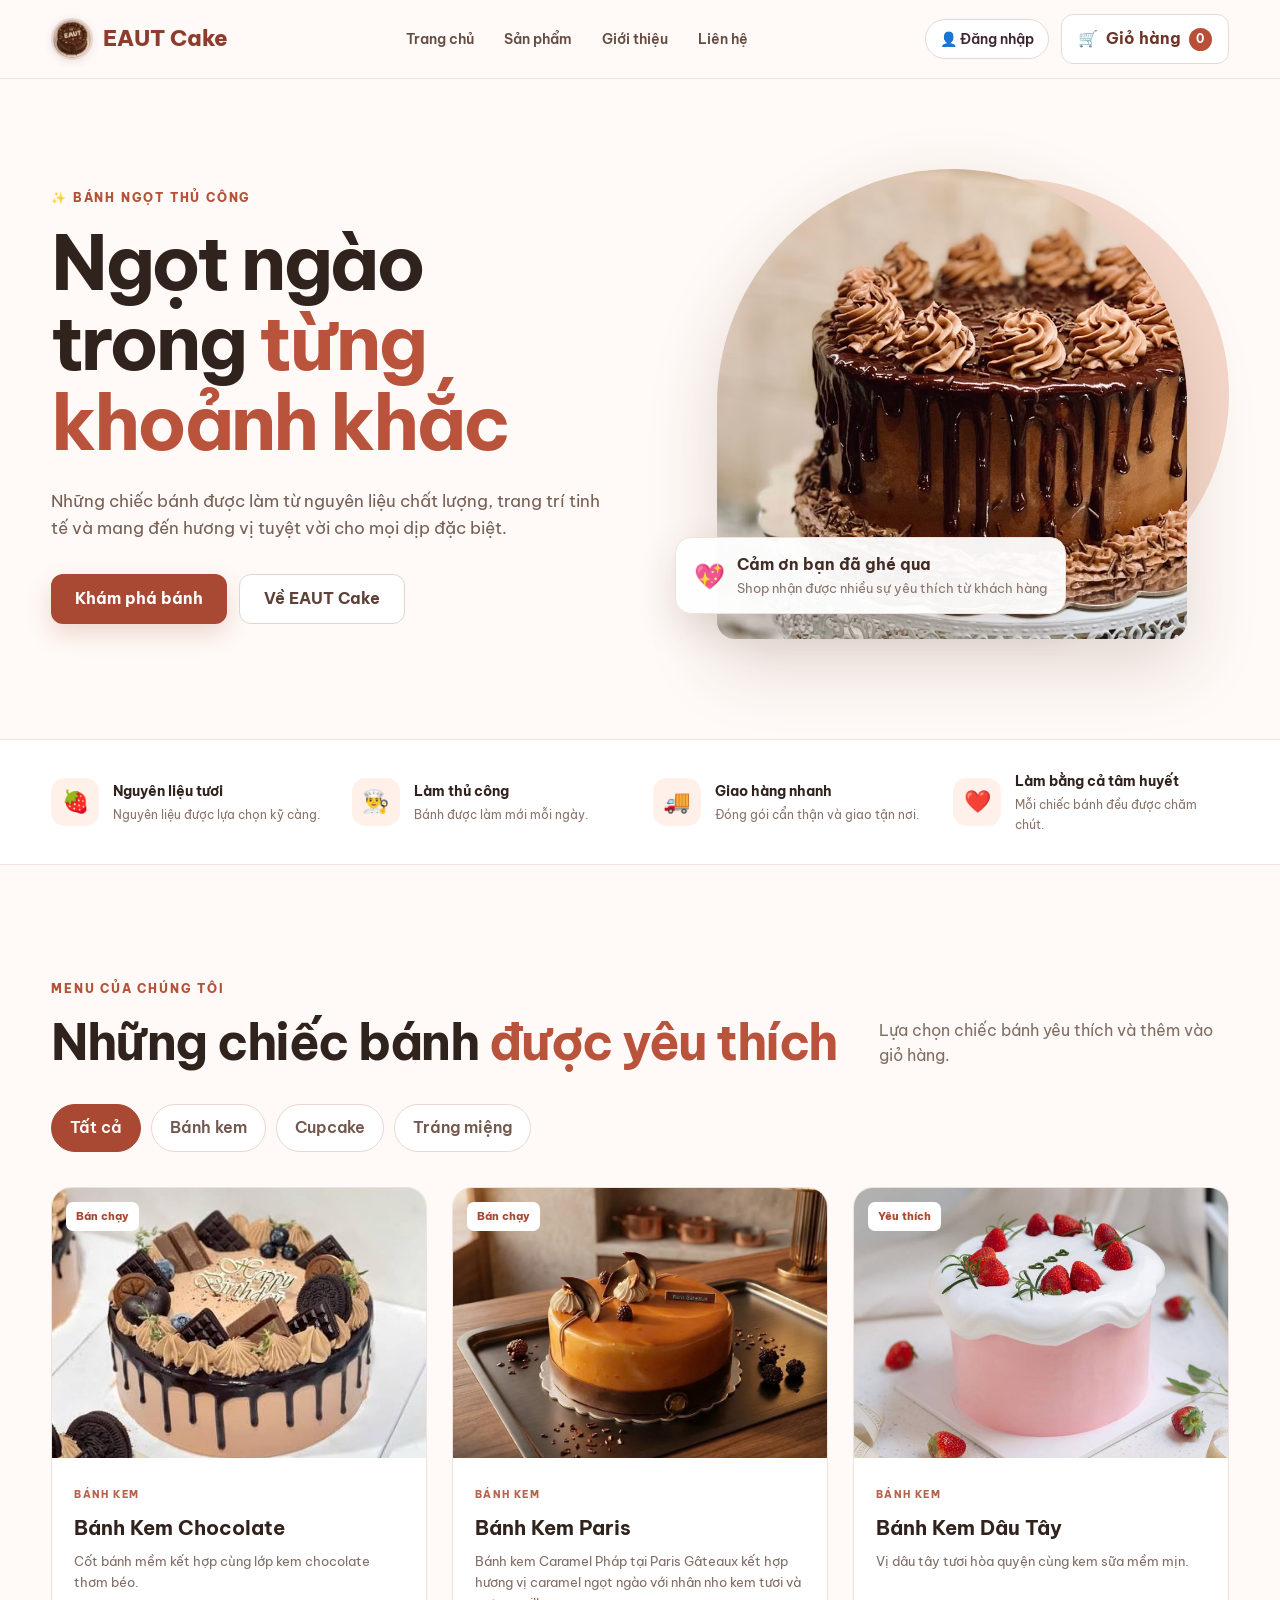
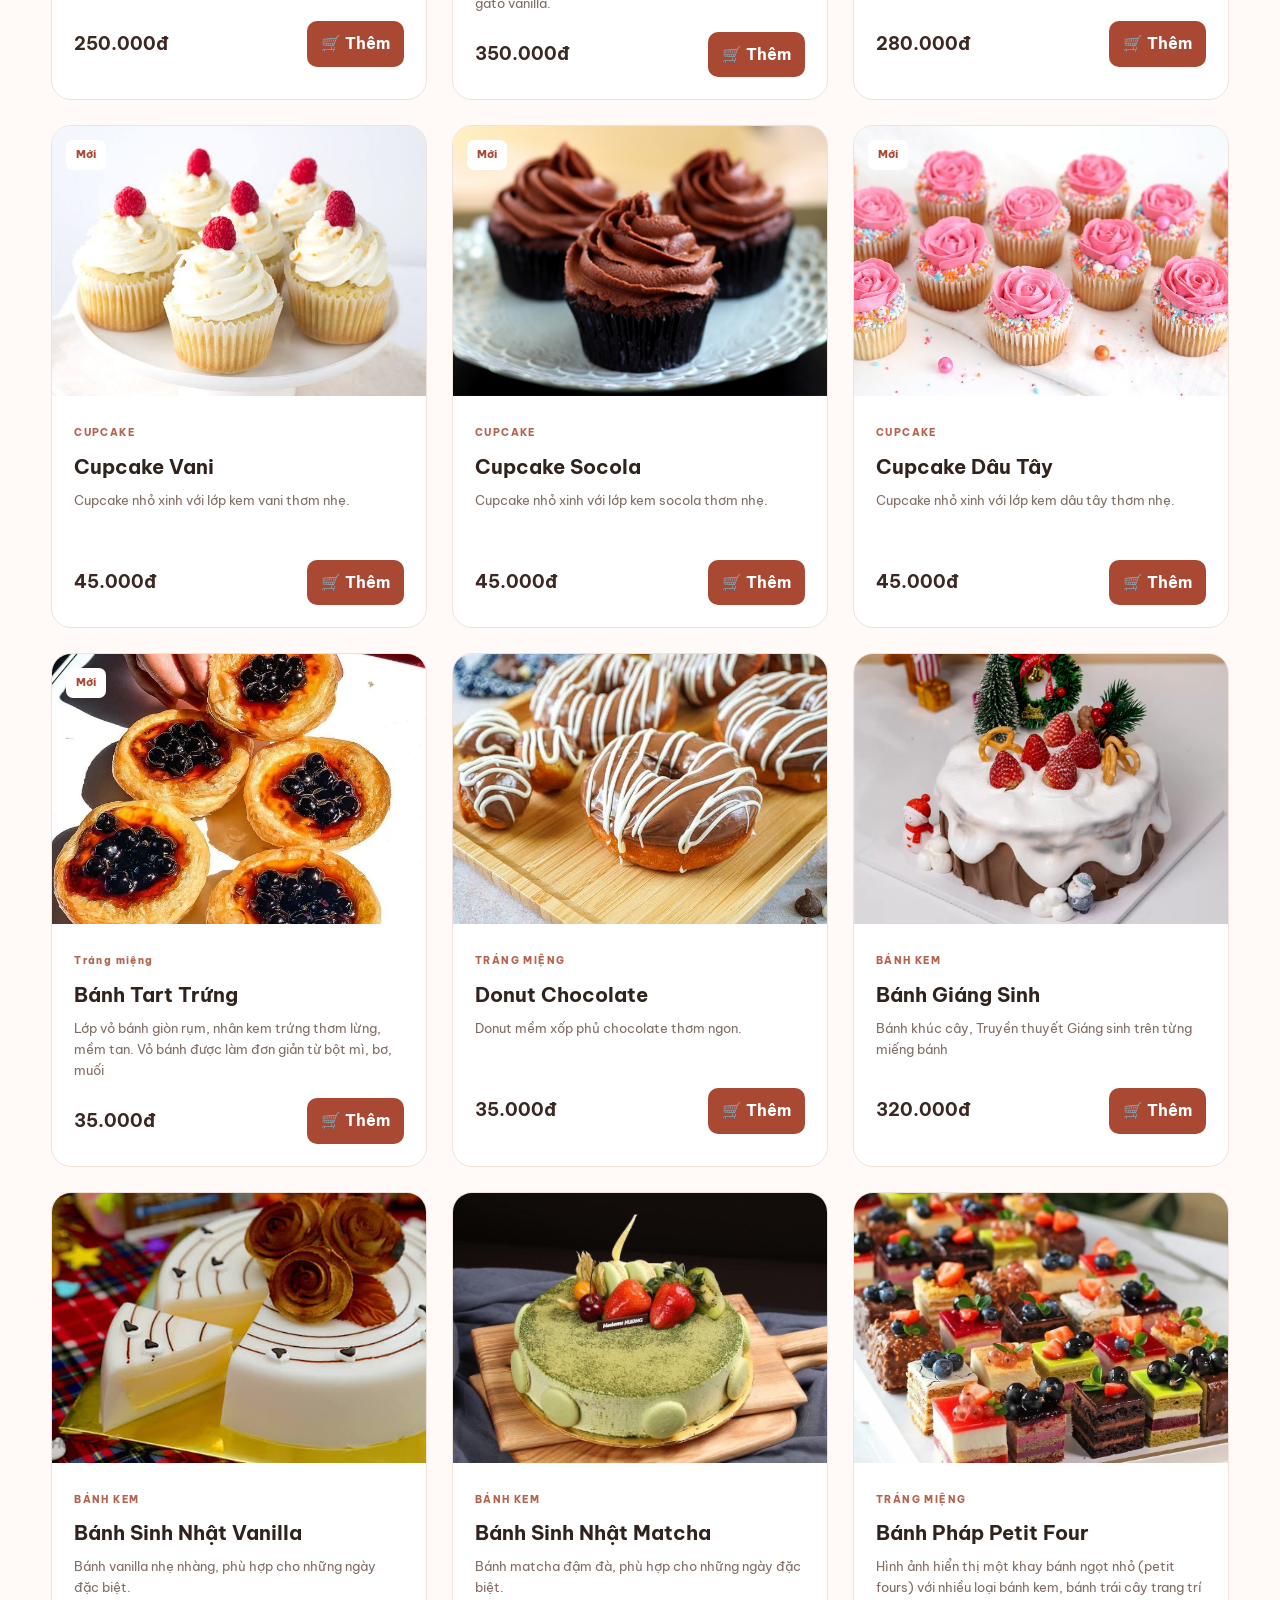
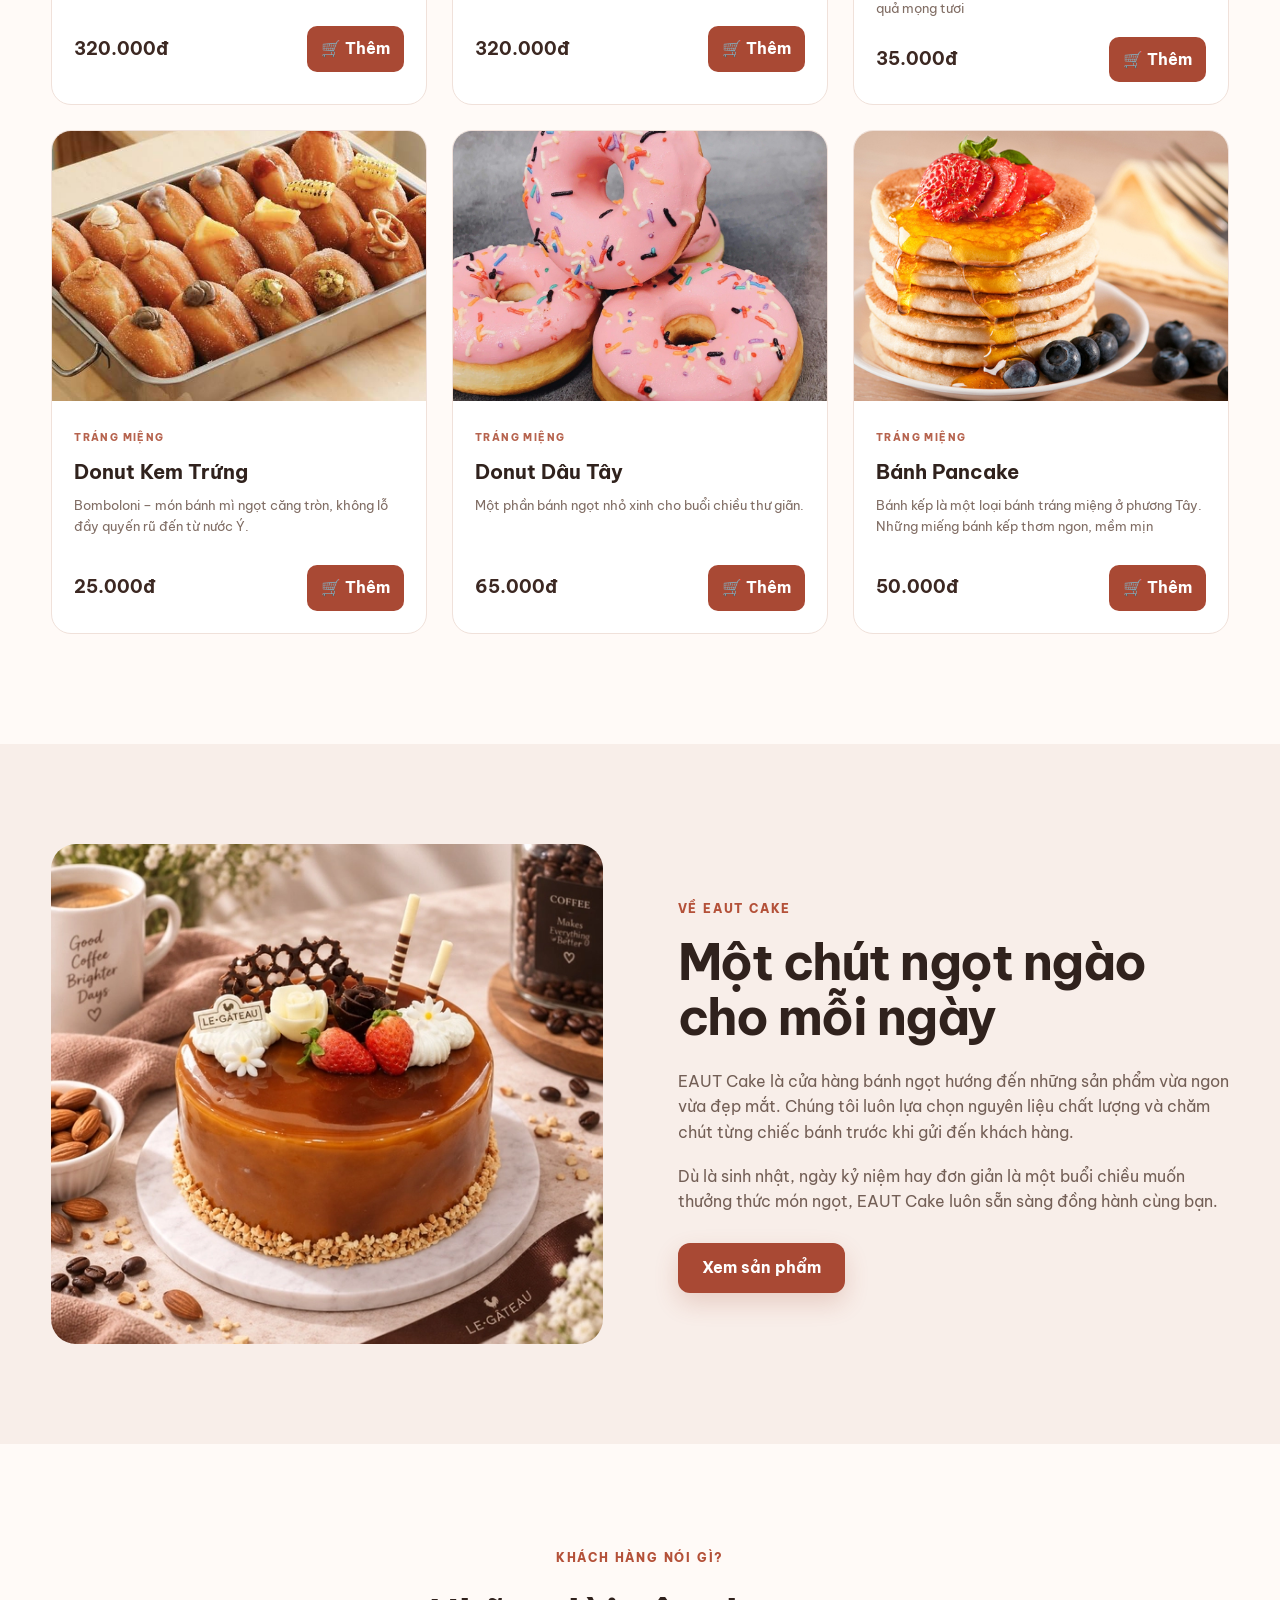
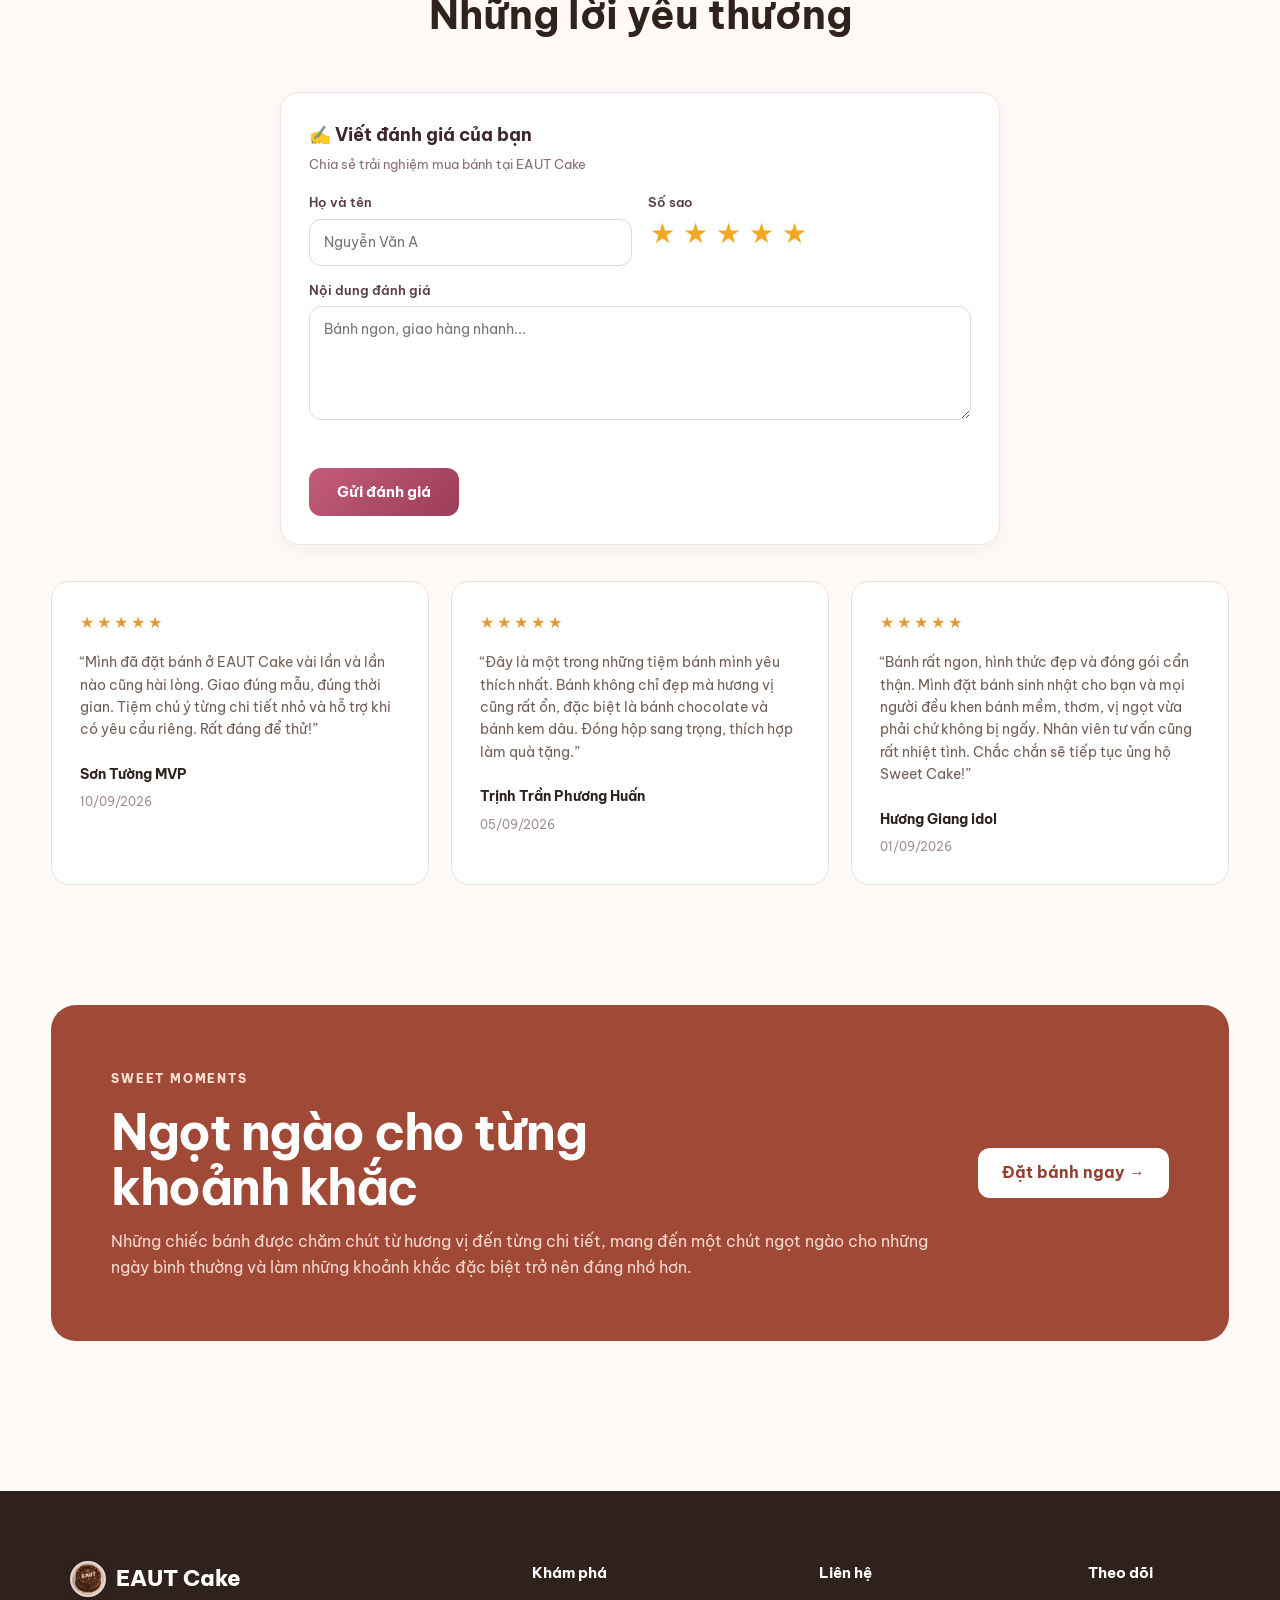
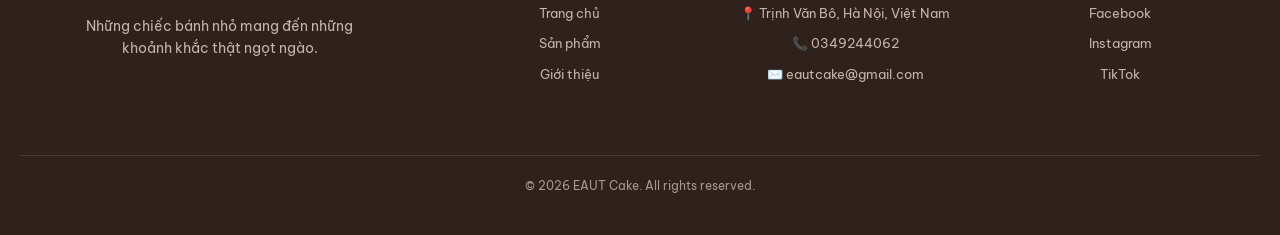
==== index.html @ 59509317 "Add files via upload" ====
<!DOCTYPE html>
<html lang="vi">
<head>
    <meta charset="UTF-8">
    <meta name="viewport" content="width=device-width, initial-scale=1.0">

    <title>EAUT Cake - Tiệm bánh ngọt</title>
    <meta name="description" content="Sweet Cake - Tiệm bánh ngọt với những chiếc bánh thơm ngon, đẹp mắt và chất lượng.">
    <link rel="stylesheet" href="admin.css">
    <link rel="stylesheet" href="style.css">
</head>

<body>

    <!-- HEADER -->
    <header class="header">
        <div class="container header-content">

            <a href="#" class="logo">
                <span class="logo-icon">
                    <img src="images/logo.png" alt="EAUT Cake logo">
                </span>
                <span>EAUT Cake</span>
            </a>

            <nav class="nav" id="nav">
                <a href="#home">Trang chủ</a>
                <a href="#products">Sản phẩm</a>
                <a href="#about">Giới thiệu</a>
                <a href="#contact">Liên hệ</a>
            </nav>

            <div class="header-actions">

                <!-- Auth area -->
                <div class="auth-area" id="auth-area">
                    <button class="auth-btn" id="btn-login" onclick="openAuthModal('login')">
                        👤 Đăng nhập
                    </button>
                    <div class="user-menu" id="user-menu" style="display:none;">
                        <button class="user-btn" onclick="toggleUserDropdown()">
                            <span id="user-display-name">User</span>
                            <span>▾</span>
                        </button>
                        <div class="user-dropdown" id="user-dropdown">
                            <a href="#" id="admin-link-item" style="display:none;" onclick="goAdmin(event)">⚙️ Quản trị</a>
                            <a href="#" onclick="handleLogout(event)">🚪 Đăng xuất</a>
                        </div>
                    </div>
                </div>

                <button class="cart-btn" onclick="openCart()">
                    🛒
                    <span>Giỏ hàng</span>
                    <b id="cart-count">0</b>
                </button>

                <button class="menu-btn" onclick="toggleMenu()">
                    ☰
                </button>

            </div>

        </div>
    </header>


    <!-- HERO -->
    <section class="hero" id="home">

        <div class="container hero-content">

            <div class="hero-text">

                <span class="small-title">
                    ✨ BÁNH NGỌT THỦ CÔNG
                </span>

                <h1>
                    Ngọt ngào trong
                    <span>từng khoảnh khắc</span>
                </h1>

                <p>
                    Những chiếc bánh được làm từ nguyên liệu chất lượng,
                    trang trí tinh tế và mang đến hương vị tuyệt vời
                    cho mọi dịp đặc biệt.
                </p>

                <div class="hero-buttons">

                    <a href="#products" class="primary-btn">
                        Khám phá bánh
                    </a>

                    <a href="#about" class="secondary-btn">
                        Về EAUT Cake
                    </a>

                </div>

            </div>


            <div class="hero-image">

                <div class="hero-circle"></div>

                <img
                    src="images/anh.avif"
                    alt="Bánh kem chocolate">

                <div class="floating-card">
                    <span>💖</span>
                    <div>
                        <strong>Cảm ơn bạn đã ghé qua</strong>
                        <small>Shop nhận được nhiều sự yêu thích từ khách hàng</small>
                    </div>
                </div>

            </div>

        </div>

    </section>


    <!-- FEATURES -->
    <section class="features">

        <div class="container features-grid">

            <div class="feature">
                <div class="feature-icon">🍓</div>
                <div>
                    <h3>Nguyên liệu tươi</h3>
                    <p>Nguyên liệu được lựa chọn kỹ càng.</p>
                </div>
            </div>

            <div class="feature">
                <div class="feature-icon">👨‍🍳</div>
                <div>
                    <h3>Làm thủ công</h3>
                    <p>Bánh được làm mới mỗi ngày.</p>
                </div>
            </div>

            <div class="feature">
                <div class="feature-icon">🚚</div>
                <div>
                    <h3>Giao hàng nhanh</h3>
                    <p>Đóng gói cẩn thận và giao tận nơi.</p>
                </div>
            </div>

            <div class="feature">
                <div class="feature-icon">❤️</div>
                <div>
                    <h3>Làm bằng cả tâm huyết</h3>
                    <p>Mỗi chiếc bánh đều được chăm chút.</p>
                </div>
            </div>

        </div>

    </section>


    <!-- PRODUCTS -->
    <section class="products-section" id="products">

        <div class="container">

            <div class="section-heading">

                <div>
                    <span class="small-title">MENU CỦA CHÚNG TÔI</span>

                    <h2>
                        Những chiếc bánh
                        <span>được yêu thích</span>
                    </h2>
                </div>

                <p>
                    Lựa chọn chiếc bánh yêu thích và thêm vào giỏ hàng.
                </p>

            </div>


            <div class="category-buttons">

                <button class="category active" onclick="filterProducts('all', this)">
                    Tất cả
                </button>

                <button class="category" onclick="filterProducts('cake', this)">
                    Bánh kem
                </button>

                <button class="category" onclick="filterProducts('cupcake', this)">
                    Cupcake
                </button>

                <button class="category" onclick="filterProducts('dessert', this)">
                    Tráng miệng
                </button>

            </div>


            <div class="products-grid" id="products-grid">

                <!-- PRODUCT 1 -->
                <div class="product-card" data-category="cake">

                    <div class="product-image">

                        <span class="product-tag">
                            Bán chạy
                        </span>

                        <img
                            src="images/banhsocola.jpg"
                            alt="Bánh kem chocolate"
                            loading="lazy"
                        >

                    </div>

                    <div class="product-content">

                        <span class="product-type">
                            BÁNH KEM
                        </span>

                        <h3>Bánh Kem Chocolate</h3>

                        <p>
                            Cốt bánh mềm kết hợp cùng lớp kem chocolate
                            thơm béo.
                        </p>

                        <div class="product-bottom">

                            <strong>250.000đ</strong>

                            <button
                                class="add-btn"
                                onclick="addToCart('Bánh Kem Chocolate', 250000)"
                            >
                                🛒 Thêm
                            </button>

                        </div>

                    </div>

                </div>

                <!-- PRODUCT 2 -->
                <div class="product-card" data-category="cake">

                    <div class="product-image">

                        <span class="product-tag">
                            Bán chạy
                        </span>

                        <img
                            src="images/banhparis.webp"
                            alt="Bánh kem Paris"
                            loading="lazy"
                        >

                    </div>

                    <div class="product-content">

                        <span class="product-type">
                            BÁNH KEM
                        </span>

                        <h3>Bánh Kem Paris</h3>

                        <p>
                            Bánh kem Caramel Pháp tại Paris Gâteaux kết hợp hương vị caramel 
                            ngọt ngào với nhân nho kem tươi và gato vanilla. 
                        </p>

                        <div class="product-bottom">

                            <strong>350.000đ</strong>

                            <button
                                class="add-btn"
                                onclick="addToCart('Bánh Kem Paris', 250000)"
                            >
                                🛒 Thêm
                            </button>

                        </div>

                    </div>

                </div>


                <!-- PRODUCT 3 -->
                <div class="product-card" data-category="cake">

                    <div class="product-image">

                        <span class="product-tag">
                            Yêu thích
                        </span>

                        <img
                            src="images/banhdautay.jpeg"
                            alt="Bánh dâu tây"
                            loading="lazy"
                        >

                    </div>

                    <div class="product-content">

                        <span class="product-type">
                            BÁNH KEM
                        </span>

                        <h3>Bánh Kem Dâu Tây</h3>

                        <p>
                            Vị dâu tây tươi hòa quyện cùng kem sữa
                            mềm mịn.
                        </p>

                        <div class="product-bottom">

                            <strong>280.000đ</strong>

                            <button
                                class="add-btn"
                                onclick="addToCart('Bánh Kem Dâu Tây', 280000)"
                            >
                                🛒 Thêm
                            </button>

                        </div>

                    </div>

                </div>


                <!-- PRODUCT 4 -->
                <div class="product-card" data-category="cupcake">

                    <div class="product-image">

                        <span class="product-tag">
                            Mới
                        </span>

                        <img
                            src="images/cupecakevani.jpg"
                            alt="Cupcake vani"
                            loading="lazy"
                        >

                    </div>

                    <div class="product-content">

                        <span class="product-type">
                            CUPCAKE
                        </span>

                        <h3>Cupcake Vani</h3>

                        <p>
                            Cupcake nhỏ xinh với lớp kem vani
                            thơm nhẹ.
                        </p>

                        <div class="product-bottom">

                            <strong>45.000đ</strong>

                            <button
                                class="add-btn"
                                onclick="addToCart('Cupcake Vani', 45000)"
                            >
                                🛒 Thêm
                            </button>

                        </div>

                    </div>

                </div>

                <!-- PRODUCT 5 -->
                <div class="product-card" data-category="cupcake">

                    <div class="product-image">

                        <span class="product-tag">
                            Mới
                        </span>

                        <img
                            src="images/cupecakescl.jpg"
                            alt="Cupcake Socola"
                            loading="lazy"
                        >

                    </div>

                    <div class="product-content">

                        <span class="product-type">
                            CUPCAKE
                        </span>

                        <h3>Cupcake Socola</h3>

                        <p>
                            Cupcake nhỏ xinh với lớp kem socola
                            thơm nhẹ.
                        </p>

                        <div class="product-bottom">

                            <strong>45.000đ</strong>

                            <button
                                class="add-btn"
                                onclick="addToCart('Cupcake Socola', 45000)"
                            >
                                🛒 Thêm
                            </button>

                        </div>

                    </div>

                </div>

                <!-- PRODUCT 6 -->
                <div class="product-card" data-category="cupcake">

                    <div class="product-image">

                        <span class="product-tag">
                            Mới
                        </span>

                        <img
                            src="images/cupecakedautay.jpg"
                            alt="Cupcake dâu tây"
                            loading="lazy"
                        >

                    </div>

                    <div class="product-content">

                        <span class="product-type">
                            CUPCAKE
                        </span>

                        <h3>Cupcake Dâu Tây</h3>

                        <p>
                            Cupcake nhỏ xinh với lớp kem dâu tây
                            thơm nhẹ.
                        </p>

                        <div class="product-bottom">

                            <strong>45.000đ</strong>

                            <button
                                class="add-btn"
                                onclick="addToCart('Cupcake dâu tây', 45000)"
                            >
                                🛒 Thêm
                            </button>

                        </div>

                    </div>

                </div>

                <!-- PRODUCT 7 -->
                <div class="product-card" data-category="dessert">

                    <div class="product-image">

                        <span class="product-tag">
                            Mới
                        </span>

                        <img
                            src="images/banhtrung.webp"
                            alt="Bánh trứng"
                            loading="lazy"
                        >

                    </div>

                    <div class="product-content">

                        <span class="product-type">
                            Tráng miệng
                        </span>

                        <h3>Bánh Tart Trứng</h3>

                        <p>
                            Lớp vỏ bánh giòn rụm, nhân kem trứng thơm lừng, mềm tan. 
                            Vỏ bánh được làm đơn giản từ bột mì, bơ, muối
                        </p>

                        <div class="product-bottom">

                            <strong>35.000đ</strong>

                            <button
                                class="add-btn"
                                onclick="addToCart('Bánh Trứng', 35000)"
                            >
                                🛒 Thêm
                            </button>

                        </div>

                    </div>

                </div>

                <!-- PRODUCT 8 -->
                <div class="product-card" data-category="dessert">

                    <div class="product-image">

                        <img
                            src="images/donutscl.jpg"
                            alt="Bánh donut"
                            loading="lazy"
                        >

                    </div>

                    <div class="product-content">

                        <span class="product-type">
                            TRÁNG MIỆNG
                        </span>

                        <h3>Donut Chocolate</h3>

                        <p>
                            Donut mềm xốp phủ chocolate thơm ngon.
                        </p>

                        <div class="product-bottom">

                            <strong>35.000đ</strong>

                            <button
                                class="add-btn"
                                onclick="addToCart('Donut Chocolate', 35000)"
                            >
                                🛒 Thêm
                            </button>

                        </div>

                    </div>

                </div>


                <!-- PRODUCT 9 -->
                <div class="product-card" data-category="cake">

                    <div class="product-image">

                        <img
                            src="images/banhgiangsinh.webp"
                            alt="Bánh giáng sinh"
                            loading="lazy"
                        >

                    </div>

                    <div class="product-content">

                        <span class="product-type">
                            BÁNH KEM
                        </span>

                        <h3>Bánh Giáng Sinh</h3>

                        <p>
                        Bánh khúc cây, Truyền thuyết Giáng sinh trên từng miếng bánh
                        </p>

                        <div class="product-bottom">

                            <strong>320.000đ</strong>

                            <button
                                class="add-btn"
                                onclick="addToCart('Bánh Giáng Sinh', 320000)"
                            >
                                🛒 Thêm
                            </button>

                        </div>

                    </div>

                </div>
                <div class="product-card" data-category="cake">

                    <div class="product-image">

                        <img
                            src="images/snvailla.jpg"
                            alt="Bánh sinh nhật"
                            loading="lazy"
                        >

                    </div>

                    <div class="product-content">

                        <span class="product-type">
                            BÁNH KEM
                        </span>

                        <h3>Bánh Sinh Nhật Vanilla</h3>

                        <p>
                            Bánh vanilla nhẹ nhàng, phù hợp cho
                            những ngày đặc biệt.
                        </p>

                        <div class="product-bottom">

                            <strong>320.000đ</strong>

                            <button
                                class="add-btn"
                                onclick="addToCart('Bánh Sinh Nhật Vanilla', 320000)"
                            >
                                🛒 Thêm
                            </button>

                        </div>

                    </div>

                </div>


                <!-- PRODUCT 10 -->
                <div class="product-card" data-category="cake">

                    <div class="product-image">

                        <img
                            src="images/snmatcha.jpg"
                            alt="Bánh sinh nhật Matcha"
                            loading="lazy"
                        >

                    </div>

                    <div class="product-content">

                        <span class="product-type">
                            BÁNH KEM
                        </span>

                        <h3>Bánh Sinh Nhật Matcha</h3>

                        <p>
                            Bánh matcha đậm đà, phù hợp cho
                            những ngày đặc biệt.
                        </p>

                        <div class="product-bottom">

                            <strong>320.000đ</strong>

                            <button
                                class="add-btn"
                                onclick="addToCart('Bánh Sinh Nhật Matcha', 320000)"
                            >
                                🛒 Thêm
                            </button>

                        </div>

                    </div>

                </div>

                <!-- PRODUCT 11 -->
                <div class="product-card" data-category="dessert">

                    <div class="product-image">

                        <img
                            src="images/petitfour.webp"
                            alt="Bánh ngọt"
                            loading="lazy"
                        >

                    </div>

                    <div class="product-content">

                        <span class="product-type">
                            TRÁNG MIỆNG
                        </span>

                        <h3>Bánh Pháp Petit Four</h3>

                        <p>
                            Hình ảnh hiển thị một khay bánh ngọt nhỏ (petit fours) với nhiều loại bánh kem, 
                            bánh trái cây trang trí quả mọng tươi
                        </p>

                        <div class="product-bottom">

                            <strong>35.000đ</strong>

                            <button
                                class="add-btn"
                                onclick="addToCart('Bánh ngọt', 35000)"
                            >
                                🛒 Thêm
                            </button>

                        </div>

                    </div>

                </div>

                <!-- PRODUCT 12 -->
                <div class="product-card" data-category="dessert">

                    <div class="product-image">

                        <img
                            src="images/donutkemtrung.jpg"
                            alt="Donut kem trứng"
                            loading="lazy"
                        >

                    </div>

                    <div class="product-content">

                        <span class="product-type">
                            TRÁNG MIỆNG
                        </span>

                        <h3>Donut Kem Trứng</h3>

                        <p>
                            Bomboloni – món bánh mì ngọt căng tròn, 
                            không lỗ đầy quyến rũ đến từ nước Ý.
                        </p>

                        <div class="product-bottom">

                            <strong>25.000đ</strong>

                            <button
                                class="add-btn"
                                onclick="addToCart('Donut kem trứng', 25000)"
                            >
                                🛒 Thêm
                            </button>

                        </div>

                    </div>

                </div>


                <!-- PRODUCT 13 -->
                <div class="product-card" data-category="dessert">

                    <div class="product-image">

                        <img
                            src="images/donutdautay.webp"
                            alt="Donut Dâu Tây"
                            loading="lazy"
                        >

                    </div>

                    <div class="product-content">

                        <span class="product-type">
                            TRÁNG MIỆNG
                        </span>

                        <h3>Donut Dâu Tây</h3>

                        <p>
                            Một phần bánh ngọt nhỏ xinh cho buổi
                            chiều thư giãn.
                        </p>

                        <div class="product-bottom">

                            <strong>65.000đ</strong>

                            <button
                                class="add-btn"
                                onclick="addToCart('Donut Dâu Tây', 65000)"
                            >
                                🛒 Thêm
                            </button>

                        </div>

                    </div>

                </div>

                
                <!-- PRODUCT 14 -->
                <div class="product-card" data-category="dessert">

                    <div class="product-image">

                        <img
                            src="images/pancake.jpg"
                            alt="Pancake"
                            loading="lazy"
                        >

                    </div>

                    <div class="product-content">

                        <span class="product-type">
                            TRÁNG MIỆNG
                        </span>

                        <h3>Bánh Pancake</h3>

                        <p>
                            Bánh kếp là một loại bánh tráng miệng ở phương Tây. 
                            Những miếng bánh kếp thơm ngon, mềm mịn
                        </p>

                        <div class="product-bottom">

                            <strong>50.000đ</strong>

                            <button
                                class="add-btn"
                                onclick="addToCart('Pancake', 50000)"
                            >
                                🛒 Thêm
                            </button>

                        </div>

                    </div>

                </div>

            </div>

        </div>

    </section>


    <!-- ABOUT -->
    <section class="about" id="about">

        <div class="container about-grid">

            <div class="about-image">

                <img
                    src="images/banhcuoi.webp"
                    alt="Tiệm bánh Sweet Cake"
                    loading="lazy"
                >

            </div>

            <div class="about-content">

                <span class="small-title">
                    VỀ EAUT CAKE
                </span>

                <h2>
                    Một chút ngọt ngào
                    cho mỗi ngày
                </h2>

                <p>
                    EAUT Cake là cửa hàng bánh ngọt hướng đến những
                    sản phẩm vừa ngon vừa đẹp mắt. Chúng tôi luôn
                    lựa chọn nguyên liệu chất lượng và chăm chút
                    từng chiếc bánh trước khi gửi đến khách hàng.
                </p>

                <p>
                    Dù là sinh nhật, ngày kỷ niệm hay đơn giản là
                    một buổi chiều muốn thưởng thức món ngọt,
                    EAUT Cake luôn sẵn sàng đồng hành cùng bạn.
                </p>

                <a href="#products" class="primary-btn">
                    Xem sản phẩm
                </a>

            </div>

        </div>

    </section>


    <!-- REVIEWS -->
    <section class="reviews" id="reviews">

        <div class="container">

            <div class="section-title-center">

                <span class="small-title">
                    KHÁCH HÀNG NÓI GÌ?
                </span>

                <h2>
                    Những lời yêu thương
                </h2>

            </div>

            <!-- Form viết đánh giá -->
            <div class="review-form-card">
                <h3>✍️ Viết đánh giá của bạn</h3>
                <p class="review-form-hint">Chia sẻ trải nghiệm mua bánh tại EAUT Cake</p>

                <form id="review-form" onsubmit="submitReview(event)">
                    <div class="review-form-row">
                        <div class="form-group">
                            <label for="review-name">Họ và tên</label>
                            <input type="text" id="review-name" placeholder="Nguyễn Văn A" required maxlength="50">
                        </div>
                        <div class="form-group">
                            <label>Số sao</label>
                            <div class="star-picker" id="star-picker">
                                <button type="button" class="star-btn" data-star="1">★</button>
                                <button type="button" class="star-btn" data-star="2">★</button>
                                <button type="button" class="star-btn" data-star="3">★</button>
                                <button type="button" class="star-btn" data-star="4">★</button>
                                <button type="button" class="star-btn" data-star="5">★</button>
                            </div>
                            <input type="hidden" id="review-rating" value="5">
                        </div>
                    </div>

                    <div class="form-group">
                        <label for="review-content">Nội dung đánh giá</label>
                        <textarea id="review-content" rows="4" placeholder="Bánh ngon, giao hàng nhanh..." required maxlength="500"></textarea>
                    </div>

                    <p class="review-form-error" id="review-error"></p>

                    <button type="submit" class="review-submit-btn">Gửi đánh giá</button>
                </form>
            </div>

            <!-- Danh sách đánh giá -->
            <div class="reviews-grid" id="reviews-grid">
                <!-- Render by JS -->
            </div>

        </div>

    </section>


    <!-- CTA -->
    <section class="cta">

        <div class="container">

            <div class="cta-box">

                <div>
                    <span class="small-title">
                        SWEET MOMENTS
                    </span>

                    <h2>
                        Ngọt ngào cho từng khoảnh khắc
                    </h2>

                    <p>
                        Những chiếc bánh được chăm chút từ hương vị đến từng chi tiết,
mang đến một chút ngọt ngào cho những ngày bình thường
và làm những khoảnh khắc đặc biệt trở nên đáng nhớ hơn.
                    </p>
                </div>

                <a href="#products" class="white-btn">
                    Đặt bánh ngay →
                </a>

            </div>

        </div>

    </section>


    <!-- FOOTER -->
    <footer class="footer" id="contact">

        <div class="container footer-grid">

            <div class="footer-brand">

                <a href="#" class="logo">
                    <span class="logo-icon">
                        <img src="images/logo.png" alt="EAUT Cake logo">
                    </span>
                    EAUT Cake
                </a>

                <p>
                    Những chiếc bánh nhỏ mang đến
                    những khoảnh khắc thật ngọt ngào.
                </p>

            </div>


            <div class="footer-column">

                <h3>Khám phá</h3>

                <a href="#home">Trang chủ</a>
                <a href="#products">Sản phẩm</a>
                <a href="#about">Giới thiệu</a>

            </div>


            <div class="footer-column">

                <h3>Liên hệ</h3>

                <p>📍 Trịnh Văn Bô, Hà Nội, Việt Nam</p>
                <p>📞 0349244062</p>
                <p>✉️ eautcake@gmail.com</p>

            </div>


            <div class="footer-column">

                <h3>Theo dõi</h3>

                <div class="socials">

                    <a href="#">Facebook</a>
                    <a href="#">Instagram</a>
                    <a href="#">TikTok</a>

                </div>

            </div>

        </div>


        <div class="footer-bottom">

            <p>
                © 2026 EAUT Cake. All rights reserved.
            </p>

        </div>

    </footer>


    <!-- CART -->
    <div class="overlay" id="cart-overlay">

        <div class="cart-modal">

            <button class="close-btn" onclick="closeCart()">
                ×
            </button>

            <div class="modal-header">

                <span>🛒</span>

                <div>
                    <h2>Giỏ hàng</h2>
                    <p>Các sản phẩm bạn đã chọn</p>
                </div>

            </div>


            <div id="cart-items" class="cart-items">

                <div class="empty-cart">
                    <div>🛒</div>
                    <h3>Giỏ hàng đang trống</h3>
                    <p>Hãy chọn một chiếc bánh bạn yêu thích.</p>
                </div>

            </div>


            <div class="cart-footer">

                <div class="total-row">

                    <span>Tổng cộng</span>

                    <strong id="cart-total">
                        0đ
                    </strong>

                </div>

                <button
                    class="checkout-btn"
                    onclick="openCheckout()"
                >
                    Tiến hành thanh toán
                </button>

            </div>

        </div>

    </div>


    <!-- TOAST -->
    <div class="toast" id="toast">
        <span>✓</span>
        <p id="toast-message">
            Đã thêm sản phẩm vào giỏ hàng
        </p>
    </div>


    <!-- AUTH MODAL -->
    <div class="auth-overlay" id="auth-overlay">
        <div class="auth-modal">
            <button class="auth-close" onclick="closeAuthModal()">×</button>

            <div class="auth-tabs">
                <button class="auth-tab active" id="tab-login" onclick="switchAuthTab('login')">Đăng nhập</button>
                <button class="auth-tab" id="tab-register" onclick="switchAuthTab('register')">Đăng ký</button>
            </div>

            <!-- LOGIN FORM -->
            <form id="login-form" class="auth-form" onsubmit="handleLogin(event)">
                <h2>Đăng nhập</h2>
                <p class="auth-hint">Tài khoản admin: <b>admin</b> / <b>admin123</b></p>

                <div class="form-group">
                    <label>Tên đăng nhập</label>
                    <input type="text" id="login-username" placeholder="Nhập tên đăng nhập" required autocomplete="username">
                </div>

                <div class="form-group">
                    <label>Mật khẩu</label>
                    <input type="password" id="login-password" placeholder="Nhập mật khẩu" required autocomplete="current-password">
                </div>

                <p class="auth-error" id="login-error"></p>

                <button type="submit" class="auth-submit">Đăng nhập</button>
            </form>

            <!-- REGISTER FORM -->
            <form id="register-form" class="auth-form" style="display:none;" onsubmit="handleRegister(event)">
                <h2>Đăng ký tài khoản</h2>

                <div class="form-group">
                    <label>Họ và tên</label>
                    <input type="text" id="reg-fullname" placeholder="Nguyễn Văn A" required>
                </div>

                <div class="form-group">
                    <label>Tên đăng nhập</label>
                    <input type="text" id="reg-username" placeholder="username" required autocomplete="username">
                </div>

                <div class="form-group">
                    <label>Số điện thoại</label>
                    <input type="tel" id="reg-phone" placeholder="09xxxxxxxx">
                </div>

                <div class="form-group">
                    <label>Mật khẩu</label>
                    <input type="password" id="reg-password" placeholder="Tối thiểu 4 ký tự" required autocomplete="new-password">
                </div>

                <div class="form-group">
                    <label>Nhập lại mật khẩu</label>
                    <input type="password" id="reg-password2" placeholder="Nhập lại mật khẩu" required autocomplete="new-password">
                </div>

                <p class="auth-error" id="register-error"></p>

                <button type="submit" class="auth-submit">Đăng ký</button>
            </form>
        </div>
    </div>


    <script src="auth.js"></script>
    <script src="script.js"></script>

</body>
</html>
---- admin.css ----
* {
    box-sizing: border-box;
    margin: 0;
    padding: 0;
}

body {
    font-family: Arial, sans-serif;
    background: #f7f5f2;
    color: #333;
}


/* ================= SIDEBAR ================= */

.sidebar {
    position: fixed;

    left: 0;
    top: 0;

    width: 250px;
    height: 100vh;

    background: #3d2430;

    color: white;

    padding: 25px 15px;

    display: flex;
    flex-direction: column;
}


.admin-logo {
    display: flex;
    align-items: center;
    gap: 10px;
    font-size: 20px;
    font-weight: bold;
    margin-bottom: 25px;
}

.admin-logo .logo-icon {
    display: inline-flex;
    align-items: center;
    justify-content: center;
    width: 40px;
    height: 40px;
    border-radius: 50%;
    overflow: hidden;
    flex-shrink: 0;
    background: rgba(255,255,255,0.15);
    border: 2px solid rgba(255,255,255,0.35);
}

.admin-logo .logo-icon img {
    width: 100%;
    height: 100%;
    object-fit: cover;
    display: block;
}


.admin-title {
    font-size: 12px;

    color: #d8c4cb;

    letter-spacing: 2px;

    margin-bottom: 20px;
}


.sidebar nav a,
.back-home {
    display: block;

    text-decoration: none;

    color: white;

    padding: 14px 15px;

    border-radius: 8px;

    margin-bottom: 5px;

    transition: 0.2s;
}


.sidebar nav a:hover,
.back-home:hover {
    background: #684052;
}


.back-home {
    margin-top: auto;

    background: #51303d;
}


/* ================= MAIN ================= */

.admin-main {
    margin-left: 250px;

    padding: 30px;

    max-width: 1500px;
}


.admin-header {
    display: flex;

    justify-content: space-between;

    align-items: center;

    margin-bottom: 30px;
}


.admin-header h1 {
    font-size: 30px;

    margin-bottom: 5px;
}


.admin-header p {
    color: #777;
}


.admin-user {
    background: white;

    padding: 12px 18px;

    border-radius: 10px;

    box-shadow: 0 3px 15px rgba(0,0,0,0.05);
}


/* ================= STATS ================= */

.stats {
    display: grid;

    grid-template-columns:
        repeat(4, 1fr);

    gap: 20px;

    margin-top: 20px;
}


.stat-card {
    background: white;

    padding: 22px;

    border-radius: 14px;

    display: flex;

    align-items: center;

    gap: 15px;

    box-shadow:
        0 5px 20px rgba(0,0,0,0.05);
}


.stat-icon {
    width: 55px;
    height: 55px;

    display: flex;

    align-items: center;
    justify-content: center;

    background: #f8e9ee;

    border-radius: 12px;

    font-size: 25px;
}


.stat-card p {
    color: #777;

    font-size: 14px;

    margin-bottom: 5px;
}


.stat-card h3 {
    font-size: 21px;

    color: #3d2430;
}


/* ================= SECTION ================= */

.admin-section {
    margin-top: 40px;
}


.section-header {
    display: flex;

    justify-content: space-between;

    margin-bottom: 15px;
}


.section-header h2 {
    margin-bottom: 5px;
}


.section-header p {
    color: #777;
}


/* ================= TABLE ================= */

.table-container {
    background: white;

    border-radius: 14px;

    overflow-x: auto;

    box-shadow:
        0 5px 20px rgba(0,0,0,0.05);
}


table {
    width: 100%;

    border-collapse: collapse;
}


th,
td {
    padding: 16px;

    text-align: left;

    border-bottom: 1px solid #eee;
}


th {
    background: #faf7f8;

    color: #555;
}


td {
    color: #444;
}


/* ================= BUTTON ================= */

.stock-controls {
    display: flex;

    align-items: center;

    gap: 8px;
}


.stock-controls button {
    width: 30px;
    height: 30px;

    border: none;

    border-radius: 6px;

    background: #eee;

    cursor: pointer;

    font-size: 18px;
}


.stock-controls button:hover {
    background: #ddd;
}


.stock-number {
    min-width: 30px;

    text-align: center;

    font-weight: bold;
}


.status {
    display: inline-block;

    padding: 5px 10px;

    border-radius: 20px;

    font-size: 13px;
}


.in-stock {
    background: #e5f6ea;

    color: #21853d;
}


.low-stock {
    background: #fff2d6;

    color: #a96c00;
}


.out-stock {
    background: #ffe4e4;

    color: #c62828;
}


/* ================= REVENUE ================= */

.revenue-box {
    background: linear-gradient(
        135deg,
        #3d2430,
        #704254
    );

    color: white;

    border-radius: 18px;

    padding: 30px;

    display: flex;

    justify-content: space-between;

    align-items: center;
}


.revenue-box p {
    opacity: 0.8;

    margin-bottom: 8px;
}


.revenue-box h2 {
    font-size: 35px;
}


.revenue-icon {
    font-size: 55px;
}


/* ================= FOOTER ================= */

footer {
    text-align: center;

    color: #999;

    margin-top: 50px;

    padding: 20px;
}


/* ================= RESPONSIVE ================= */

@media (max-width: 1000px) {

    .stats {
        grid-template-columns:
            repeat(2, 1fr);
    }

}


@media (max-width: 700px) {

    .sidebar {
        position: static;

        width: 100%;

        height: auto;
    }

    .admin-main {
        margin-left: 0;

        padding: 20px;
    }

    .stats {
        grid-template-columns: 1fr;
    }

    .admin-header {
        display: block;
    }

    .admin-user {
        margin-top: 15px;
    }

}

/* Status select */
.status-select {
    padding: 6px 10px;
    border-radius: 8px;
    border: 1px solid #ddd;
    font-size: 13px;
    background: #fff;
    cursor: pointer;
    font-family: inherit;
}

.status-select:focus {
    outline: 2px solid #c45c7a;
}


/* Inline stock edit */
.stock-controls {
    display: flex;
    align-items: center;
    gap: 6px;
}

.stock-controls button {
    width: 28px;
    height: 28px;
    border: 1px solid #ddd;
    border-radius: 6px;
    background: #fff;
    cursor: pointer;
    font-size: 16px;
    line-height: 1;
}

.stock-controls button:hover {
    background: #f0e4e8;
    border-color: #c45c7a;
}

.stock-input {
    width: 64px;
    padding: 6px 8px;
    border: 1.5px solid #e0d0d5;
    border-radius: 8px;
    text-align: center;
    font-size: 14px;
    font-weight: 600;
    font-family: inherit;
}

.stock-input:focus {
    outline: none;
    border-color: #c45c7a;
    box-shadow: 0 0 0 2px rgba(196, 92, 122, 0.15);
}

.save-stock-btn {
    padding: 6px 12px;
    border: none;
    border-radius: 8px;
    background: #3d2430;
    color: #fff;
    font-size: 13px;
    font-weight: 600;
    cursor: pointer;
    font-family: inherit;
}

.save-stock-btn:hover {
    background: #c45c7a;
}
---- style.css ----
@import url('https://fonts.googleapis.com/css2?family=Be+Vietnam+Pro:wght@400;500;600;700;800&display=swap');


/* =========================
   RESET
========================= */
.admin-link {
    text-decoration: none;

    color: #3d2430;

    font-weight: 600;

    padding: 10px 15px;

    border: 1px solid #ddd;

    border-radius: 8px;
}

.admin-link:hover {
    background: #3d2430;

    color: white;
}
* {
    margin: 0;
    padding: 0;
    box-sizing: border-box;
}

html {
    scroll-behavior: smooth;
}

body {
    font-family: "Be Vietnam Pro", sans-serif;
    background: #fffaf7;
    color: #30221d;
    line-height: 1.6;
}

button,
input,
textarea,
select {
    font: inherit;
}

button {
    cursor: pointer;
}

a {
    text-decoration: none;
    color: inherit;
}

img {
    max-width: 100%;
    display: block;
}

.container {
    width: min(1180px, 92%);
    margin: auto;
}


/* =========================
   HEADER
========================= */

.header {
    position: sticky;
    top: 0;
    z-index: 1000;
    background: rgba(255, 250, 247, 0.92);
    backdrop-filter: blur(15px);
    border-bottom: 1px solid #f1e4dd;
}

.header-content {
    min-height: 78px;
    display: flex;
    align-items: center;
    justify-content: space-between;
    gap: 30px;
}

.logo {
    display: flex;
    align-items: center;
    gap: 10px;
    font-size: 22px;
    font-weight: 800;
    color: #8d3d2d;
    text-decoration: none;
}

/* Khung logo tròn — thay ảnh tại images/logo.png (hoặc .jpg / .webp / .svg) */
.logo-icon {
    display: inline-flex;
    align-items: center;
    justify-content: center;
    width: 42px;
    height: 42px;
    border-radius: 50%;
    overflow: hidden;
    flex-shrink: 0;
    background: #f8f0f2;
    border: 2px solid #e8d5d9;
    box-shadow: 0 2px 8px rgba(61, 36, 48, 0.1);
}

.logo-icon img {
    width: 100%;
    height: 100%;
    object-fit: cover;
    display: block;
}

/* Logo nhỏ hơn ở footer */
.footer .logo-icon {
    width: 36px;
    height: 36px;
}

.nav {
    display: flex;
    align-items: center;
    gap: 30px;
}

.nav a {
    font-size: 14px;
    font-weight: 600;
    color: #654c43;
    transition: 0.3s;
}

.nav a:hover {
    color: #c05b43;
}

.header-actions {
    display: flex;
    align-items: center;
    gap: 12px;
}

.cart-btn {
    border: 1px solid #ead9d0;
    background: white;
    color: #6c3528;
    padding: 11px 16px;
    border-radius: 12px;
    display: flex;
    align-items: center;
    gap: 8px;
    font-weight: 700;
    transition: 0.3s;
}

.cart-btn:hover {
    background: #fff0e9;
    transform: translateY(-2px);
}

.cart-btn b {
    min-width: 23px;
    height: 23px;
    display: flex;
    align-items: center;
    justify-content: center;
    background: #b94f38;
    color: white;
    border-radius: 50%;
    font-size: 12px;
}

.menu-btn {
    display: none;
    border: 0;
    background: transparent;
    font-size: 25px;
}


/* =========================
   HERO
========================= */

.hero {
    padding: 90px 0 100px;
    overflow: hidden;
}

.hero-content {
    display: grid;
    grid-template-columns: 1fr 1fr;
    align-items: center;
    gap: 70px;
}

.small-title {
    display: inline-block;
    color: #b45139;
    font-size: 12px;
    font-weight: 800;
    letter-spacing: 1.8px;
    margin-bottom: 16px;
}

.hero h1 {
    max-width: 650px;
    font-size: clamp(45px, 6vw, 76px);
    line-height: 1.05;
    letter-spacing: -3px;
    margin-bottom: 25px;
}

.hero h1 span,
.section-heading h2 span {
    color: #b9533c;
}

.hero-text > p {
    max-width: 570px;
    color: #765f55;
    font-size: 17px;
    margin-bottom: 32px;
}

.hero-buttons {
    display: flex;
    align-items: center;
    gap: 12px;
}

.primary-btn,
.secondary-btn,
.white-btn {
    display: inline-flex;
    align-items: center;
    justify-content: center;
    min-height: 50px;
    padding: 0 24px;
    border-radius: 12px;
    font-weight: 700;
    transition: 0.3s;
}

.primary-btn {
    background: #a94934;
    color: white;
    box-shadow: 0 10px 25px rgba(169, 73, 52, 0.2);
}

.primary-btn:hover {
    background: #8d3d2d;
    transform: translateY(-3px);
}

.secondary-btn {
    border: 1px solid #e4d4cd;
    background: white;
    color: #5d4036;
}

.secondary-btn:hover {
    background: #fff0e9;
}

.hero-image {
    position: relative;
    display: flex;
    justify-content: center;
    align-items: center;
}

.hero-image img {
    width: min(470px, 100%);
    height: 470px;
    object-fit: cover;
    border-radius: 50% 50% 18px 18px;
    position: relative;
    z-index: 2;
    box-shadow: 0 25px 70px rgba(91, 48, 34, 0.18);
}

.hero-circle {
    width: 430px;
    height: 430px;
    background: #f4d8ca;
    border-radius: 50%;
    position: absolute;
    right: 0;
    top: 10px;
}

.floating-card {
    position: absolute;
    z-index: 5;
    left: 0;
    bottom: 25px;
    display: flex;
    align-items: center;
    gap: 12px;
    padding: 14px 18px;
    background: rgba(255,255,255,0.95);
    border: 1px solid #f0e1db;
    border-radius: 16px;
    box-shadow: 0 15px 40px rgba(83, 42, 30, 0.13);
}

.floating-card > span {
    font-size: 25px;
}

.floating-card strong {
    display: block;
    color: #432d26;
}

.floating-card small {
    display: block;
    color: #89746c;
}


/* =========================
   FEATURES
========================= */

.features {
    padding: 30px 0;
    background: #fff;
    border-top: 1px solid #f3e6e0;
    border-bottom: 1px solid #f3e6e0;
}

.features-grid {
    display: grid;
    grid-template-columns: repeat(4, 1fr);
    gap: 25px;
}

.feature {
    display: flex;
    align-items: center;
    gap: 14px;
}

.feature-icon {
    width: 48px;
    height: 48px;
    flex-shrink: 0;
    display: flex;
    align-items: center;
    justify-content: center;
    background: #fff0e9;
    border-radius: 14px;
    font-size: 22px;
}

.feature h3 {
    font-size: 14px;
    margin-bottom: 3px;
}

.feature p {
    font-size: 12px;
    color: #88736a;
}


/* =========================
   PRODUCTS
========================= */

.products-section {
    padding: 110px 0;
}

.section-heading {
    display: flex;
    align-items: end;
    justify-content: space-between;
    gap: 40px;
    margin-bottom: 35px;
}

.section-heading h2,
.about h2,
.cta h2 {
    font-size: clamp(32px, 4vw, 50px);
    line-height: 1.1;
    letter-spacing: -1.5px;
}

.section-heading > p {
    max-width: 350px;
    color: #806c63;
}

.category-buttons {
    display: flex;
    gap: 10px;
    margin-bottom: 35px;
    flex-wrap: wrap;
}

.category {
    border: 1px solid #e8d8d1;
    background: white;
    color: #72584e;
    padding: 10px 18px;
    border-radius: 50px;
    font-weight: 600;
    transition: 0.3s;
}

.category:hover,
.category.active {
    background: #a94934;
    color: white;
    border-color: #a94934;
}

.products-grid {
    display: grid;
    grid-template-columns: repeat(3, 1fr);
    gap: 25px;
}

.product-card {
    overflow: hidden;
    background: white;
    border: 1px solid #f0e1da;
    border-radius: 20px;
    transition: 0.35s;
}

.product-card:hover {
    transform: translateY(-7px);
    box-shadow: 0 20px 45px rgba(87, 44, 31, 0.12);
}

.product-image {
    height: 270px;
    position: relative;
    overflow: hidden;
    background: #f3e6df;
}

.product-image img {
    width: 100%;
    height: 100%;
    object-fit: cover;
    transition: 0.5s;
}

.product-card:hover .product-image img {
    transform: scale(1.06);
}

.product-tag {
    position: absolute;
    z-index: 2;
    left: 14px;
    top: 14px;
    padding: 6px 10px;
    border-radius: 7px;
    background: white;
    color: #a94934;
    font-size: 11px;
    font-weight: 800;
}

.product-content {
    padding: 22px;
}

.product-type {
    font-size: 10px;
    font-weight: 800;
    letter-spacing: 1.4px;
    color: #b6634e;
}

.product-content h3 {
    font-size: 20px;
    margin: 7px 0;
}

.product-content p {
    min-height: 52px;
    font-size: 13px;
    color: #806d64;
    margin-bottom: 18px;
}

.product-bottom {
    display: flex;
    align-items: center;
    justify-content: space-between;
    gap: 10px;
}

.product-bottom strong {
    color: #3c2822;
    font-size: 18px;
}

.add-btn {
    border: 0;
    background: #a94934;
    color: white;
    padding: 10px 14px;
    border-radius: 10px;
    font-weight: 700;
    transition: 0.3s;
}

.add-btn:hover {
    background: #873a2c;
    transform: translateY(-2px);
}


/* =========================
   ABOUT
========================= */

.about {
    padding: 100px 0;
    background: #f8eee9;
}

.about-grid {
    display: grid;
    grid-template-columns: 1fr 1fr;
    align-items: center;
    gap: 75px;
}

.about-image img {
    width: 100%;
    height: 500px;
    object-fit: cover;
    border-radius: 25px;
}

.about-content h2 {
    margin-bottom: 25px;
}

.about-content p {
    color: #735f56;
    margin-bottom: 18px;
}

.about-content .primary-btn {
    margin-top: 10px;
}


/* =========================
   REVIEWS
========================= */

.reviews {
    padding: 100px 0;
}

.section-title-center {
    text-align: center;
    margin-bottom: 45px;
}

.section-title-center h2 {
    font-size: 40px;
}

.reviews-grid {
    display: grid;
    grid-template-columns: repeat(3, 1fr);
    gap: 22px;
}

.review-card {
    background: white;
    border: 1px solid #eee0d9;
    border-radius: 18px;
    padding: 28px;
}

.stars {
    color: #e29b39;
    letter-spacing: 3px;
    margin-bottom: 16px;
}

.review-card p {
    color: #735f56;
    font-size: 14px;
    margin-bottom: 20px;
}

.review-card strong {
    font-size: 14px;
}


/* =========================
   CTA
========================= */

.cta {
    padding: 20px 0 100px;
}

.cta-box {
    background: #9f4936;
    color: white;
    border-radius: 25px;
    padding: 60px;
    display: flex;
    align-items: center;
    justify-content: space-between;
    gap: 40px;
}

.cta-box .small-title {
    color: #ffdcd0;
}

.cta h2 {
    max-width: 600px;
    margin-bottom: 15px;
}

.cta p {
    color: #f6d8d0;
}

.white-btn {
    background: white;
    color: #943f2e;
    white-space: nowrap;
}

.white-btn:hover {
    transform: translateY(-3px);
}


/* =========================
   FOOTER
========================= */

.footer {
    background: #2f211c;
    color: white;
    padding-top: 70px;
}

.footer-grid {
    display: grid;
    grid-template-columns: 2fr 1fr 1.5fr 1fr;
    gap: 50px;
    padding-bottom: 60px;
}

.footer .logo {
    color: white;
    margin-bottom: 18px;
}

.footer-brand p {
    max-width: 300px;
    color: #c7b4ac;
    font-size: 14px;
}

.footer-column h3 {
    font-size: 15px;
    margin-bottom: 18px;
}

.footer-column a,
.footer-column p {
    display: block;
    color: #c7b4ac;
    font-size: 13px;
    margin-bottom: 10px;
}

.footer-column a:hover {
    color: white;
}

.footer-bottom {
    border-top: 1px solid #493932;
    padding: 20px;
    text-align: center;
    color: #aa9790;
    font-size: 12px;
}


/* =========================
   OVERLAY / MODAL
========================= */

.overlay {
    display: none;
    position: fixed;
    inset: 0;
    z-index: 2000;
    background: rgba(32, 20, 16, 0.6);
    backdrop-filter: blur(5px);
    align-items: center;
    justify-content: center;
    padding: 20px;
}

.cart-modal,
.checkout-modal {
    width: min(600px, 100%);
    max-height: 90vh;
    overflow-y: auto;
    background: #fffaf7;
    border-radius: 22px;
    padding: 28px;
    position: relative;
    animation: modalIn 0.25s ease;
}

@keyframes modalIn {

    from {
        opacity: 0;
        transform: translateY(20px) scale(0.97);
    }

    to {
        opacity: 1;
        transform: translateY(0) scale(1);
    }

}

.close-btn {
    position: absolute;
    right: 18px;
    top: 15px;
    width: 36px;
    height: 36px;
    border: 0;
    border-radius: 50%;
    background: #f4e7e1;
    color: #6d4a40;
    font-size: 25px;
}

.modal-header {
    display: flex;
    align-items: center;
    gap: 14px;
    padding-right: 35px;
    margin-bottom: 25px;
}

.modal-header > span {
    font-size: 30px;
}

.modal-header h2 {
    font-size: 24px;
}

.modal-header p {
    font-size: 13px;
    color: #8b756c;
}


/* =========================
   CART
========================= */

.cart-items {
    display: flex;
    flex-direction: column;
    gap: 12px;
}

.empty-cart {
    text-align: center;
    padding: 45px 20px;
    color: #806c63;
}

.empty-cart > div {
    font-size: 40px;
    margin-bottom: 10px;
}

.empty-cart h3 {
    color: #46332c;
    margin-bottom: 5px;
}

.cart-item {
    display: grid;
    grid-template-columns: 1fr auto auto;
    align-items: center;
    gap: 15px;
    padding: 15px;
    background: white;
    border: 1px solid #eee0d9;
    border-radius: 14px;
}

.cart-item h3 {
    font-size: 15px;
}

.cart-item-price {
    color: #a94934;
    font-size: 13px;
    font-weight: 700;
}

.quantity {
    display: flex;
    align-items: center;
    border: 1px solid #e6d7d0;
    border-radius: 9px;
    overflow: hidden;
}

.quantity button {
    width: 30px;
    height: 30px;
    border: 0;
    background: #f8eee9;
}

.quantity span {
    width: 30px;
    text-align: center;
    font-size: 13px;
}

.remove-btn {
    border: 0;
    background: #fff0ec;
    color: #ad4735;
    width: 32px;
    height: 32px;
    border-radius: 8px;
}

.cart-footer {
    margin-top: 25px;
    border-top: 1px solid #eadbd4;
    padding-top: 20px;
}

.total-row {
    display: flex;
    align-items: center;
    justify-content: space-between;
    margin-bottom: 15px;
}

.total-row strong {
    color: #a94934;
    font-size: 22px;
}

.checkout-btn,
.confirm-btn {
    width: 100%;
    border: 0;
    background: #a94934;
    color: white;
    padding: 14px;
    border-radius: 11px;
    font-weight: 800;
    transition: 0.3s;
}

.checkout-btn:hover,
.confirm-btn:hover {
    background: #85392c;
}


/* =========================
   CHECKOUT
========================= */

.checkout-products {
    background: white;
    border: 1px solid #eee0d9;
    border-radius: 13px;
    padding: 12px;
    margin-bottom: 20px;
}

.checkout-product {
    display: flex;
    justify-content: space-between;
    gap: 15px;
    padding: 9px;
    font-size: 13px;
    border-bottom: 1px solid #f2e7e2;
}

.checkout-product:last-child {
    border-bottom: 0;
}

.checkout-product strong {
    color: #a94934;
}

.form-group {
    margin-bottom: 16px;
}

.form-group label {
    display: block;
    margin-bottom: 7px;
    font-size: 13px;
    font-weight: 700;
}

.form-group input,
.form-group textarea,
.form-group select {
    width: 100%;
    border: 1px solid #e2d4cd;
    background: white;
    padding: 12px 14px;
    border-radius: 10px;
    outline: none;
    color: #3f302b;
}

.form-group input:focus,
.form-group textarea:focus,
.form-group select:focus {
    border-color: #b7553e;
    box-shadow: 0 0 0 3px rgba(183, 85, 62, 0.1);
}

.bank-info {
    display: none;
    background: #fff1eb;
    border: 1px solid #f0d3c7;
    padding: 15px;
    border-radius: 11px;
    margin-bottom: 18px;
    font-size: 13px;
}

.bank-info.show {
    display: block;
}

.bank-info p {
    margin-top: 5px;
}

.bank-info small {
    display: block;
    color: #8c6e64;
    margin-top: 8px;
}

.checkout-total {
    display: flex;
    align-items: center;
    justify-content: space-between;
    margin: 20px 0;
    font-size: 16px;
}

.checkout-total strong {
    color: #a94934;
    font-size: 23px;
}


/* =========================
   TOAST
========================= */

.toast {
    position: fixed;
    z-index: 5000;
    right: 25px;
    bottom: 25px;
    background: #30221d;
    color: white;
    padding: 13px 18px;
    border-radius: 12px;
    display: flex;
    align-items: center;
    gap: 10px;
    transform: translateY(100px);
    opacity: 0;
    pointer-events: none;
    transition: 0.3s;
}

.toast.show {
    transform: translateY(0);
    opacity: 1;
}

.toast span {
    width: 25px;
    height: 25px;
    display: flex;
    align-items: center;
    justify-content: center;
    background: #52a46c;
    border-radius: 50%;
}


/* =========================
   RESPONSIVE
========================= */

@media (max-width: 1000px) {

    .nav {
        gap: 16px;
    }

    .hero-content {
        gap: 35px;
    }

    .features-grid {
        grid-template-columns: repeat(2, 1fr);
    }

    .products-grid {
        grid-template-columns: repeat(2, 1fr);
    }

    .footer-grid {
        grid-template-columns: repeat(2, 1fr);
    }

}


@media (max-width: 760px) {

    .header-content {
        min-height: 68px;
    }

    .nav {
        display: none;
        position: absolute;
        left: 4%;
        right: 4%;
        top: 75px;
        padding: 20px;
        background: white;
        border: 1px solid #eadbd4;
        border-radius: 15px;
        flex-direction: column;
        align-items: stretch;
        box-shadow: 0 20px 40px rgba(50, 30, 20, 0.1);
    }

    .nav.show {
        display: flex;
    }

    .nav a {
        padding: 10px;
    }

    .menu-btn {
        display: block;
    }

    .cart-btn span {
        display: none;
    }

    .hero {
        padding: 65px 0;
    }

    .hero-content {
        grid-template-columns: 1fr;
    }

    .hero h1 {
        font-size: 48px;
    }

    .hero-image {
        margin-top: 20px;
    }

    .hero-image img {
        height: 360px;
    }

    .hero-circle {
        width: 330px;
        height: 330px;
    }

    .floating-card {
        left: 10px;
    }

    .section-heading {
        display: block;
    }

    .section-heading > p {
        margin-top: 15px;
    }

    .about-grid {
        grid-template-columns: 1fr;
        gap: 35px;
    }

    .about-image img {
        height: 380px;
    }

    .reviews-grid {
        grid-template-columns: 1fr;
    }

    .cta-box {
        padding: 40px 25px;
        flex-direction: column;
        align-items: flex-start;
    }

}


@media (max-width: 520px) {

    .container {
        width: 90%;
    }

    .features-grid {
        grid-template-columns: 1fr;
    }

    .products-grid {
        grid-template-columns: 1fr;
    }

    .product-image {
        height: 260px;
    }

    .hero h1 {
        font-size: 42px;
        letter-spacing: -2px;
    }

    .hero-buttons {
        flex-direction: column;
        align-items: stretch;
    }

    .primary-btn,
    .secondary-btn {
        width: 100%;
    }

    .footer-grid {
        grid-template-columns: 1fr;
        gap: 30px;
    }

    .cart-modal,
    .checkout-modal {
        padding: 22px 17px;
    }

    .cart-item {
        grid-template-columns: 1fr auto;
    }

    .quantity {
        grid-column: 1;
    }

    .remove-btn {
        grid-column: 2;
        grid-row: 1 / 3;
    }

    .toast {
        left: 15px;
        right: 15px;
        bottom: 15px;
    }

}

/* =========================
   AUTH UI
========================= */

.auth-area {
    position: relative;
}

.auth-btn,
.user-btn {
    background: #fff;
    border: 1.5px solid #e8d5d9;
    color: #3d2430;
    font-weight: 600;
    font-size: 14px;
    padding: 8px 14px;
    border-radius: 999px;
    cursor: pointer;
    font-family: inherit;
    transition: 0.2s;
    display: flex;
    align-items: center;
    gap: 6px;
}

.auth-btn:hover,
.user-btn:hover {
    background: #3d2430;
    color: #fff;
    border-color: #3d2430;
}

.user-menu {
    position: relative;
}

.user-dropdown {
    display: none;
    position: absolute;
    right: 0;
    top: calc(100% + 8px);
    background: #fff;
    border-radius: 12px;
    box-shadow: 0 10px 30px rgba(0,0,0,0.12);
    min-width: 160px;
    overflow: hidden;
    z-index: 100;
}

.user-dropdown.show {
    display: block;
}

.user-dropdown a {
    display: block;
    padding: 12px 16px;
    color: #3d2430;
    text-decoration: none;
    font-size: 14px;
    font-weight: 500;
}

.user-dropdown a:hover {
    background: #fdf6f8;
}

/* Overlay + Modal */
.auth-overlay {
    position: fixed;
    inset: 0;
    background: rgba(30, 15, 20, 0.55);
    display: none;
    align-items: center;
    justify-content: center;
    z-index: 2000;
    padding: 16px;
}

.auth-overlay.show {
    display: flex;
}

.auth-modal {
    background: #fff;
    border-radius: 20px;
    width: 100%;
    max-width: 420px;
    padding: 28px 28px 32px;
    position: relative;
    box-shadow: 0 20px 50px rgba(0,0,0,0.15);
    animation: authIn 0.25s ease;
}

@keyframes authIn {
    from { opacity: 0; transform: translateY(12px) scale(0.98); }
    to   { opacity: 1; transform: translateY(0) scale(1); }
}

.auth-close {
    position: absolute;
    top: 14px;
    right: 16px;
    background: none;
    border: none;
    font-size: 26px;
    color: #999;
    cursor: pointer;
    line-height: 1;
}

.auth-close:hover {
    color: #3d2430;
}

.auth-tabs {
    display: flex;
    gap: 8px;
    margin-bottom: 22px;
    background: #f8f0f2;
    border-radius: 12px;
    padding: 4px;
}

.auth-tab {
    flex: 1;
    border: none;
    background: transparent;
    padding: 10px;
    border-radius: 10px;
    font-weight: 600;
    font-size: 14px;
    color: #8a6b75;
    cursor: pointer;
    font-family: inherit;
    transition: 0.2s;
}

.auth-tab.active {
    background: #fff;
    color: #3d2430;
    box-shadow: 0 2px 8px rgba(0,0,0,0.06);
}

.auth-form h2 {
    font-size: 22px;
    color: #3d2430;
    margin-bottom: 6px;
}

.auth-hint {
    font-size: 13px;
    color: #8a6b75;
    margin-bottom: 18px;
}

.auth-hint b {
    color: #c45c7a;
}

.auth-form .form-group {
    margin-bottom: 14px;
}

.auth-form label {
    display: block;
    font-size: 13px;
    font-weight: 600;
    color: #5a3d48;
    margin-bottom: 6px;
}

.auth-form input {
    width: 100%;
    padding: 12px 14px;
    border: 1.5px solid #e8d5d9;
    border-radius: 12px;
    font-size: 15px;
    font-family: inherit;
    outline: none;
    transition: 0.2s;
}

.auth-form input:focus {
    border-color: #c45c7a;
    box-shadow: 0 0 0 3px rgba(196, 92, 122, 0.15);
}

.auth-error {
    color: #d32f2f;
    font-size: 13px;
    min-height: 18px;
    margin-bottom: 10px;
}

.auth-submit {
    width: 100%;
    padding: 14px;
    border: none;
    border-radius: 12px;
    background: linear-gradient(135deg, #c45c7a, #9b3d5a);
    color: #fff;
    font-size: 16px;
    font-weight: 700;
    cursor: pointer;
    font-family: inherit;
    transition: 0.2s;
}

.auth-submit:hover {
    transform: translateY(-1px);
    box-shadow: 0 8px 20px rgba(196, 92, 122, 0.35);
}

@media (max-width: 768px) {
    .auth-btn span:not(:first-child),
    .user-btn span:last-child {
        display: none;
    }

    .auth-btn,
    .user-btn {
        padding: 8px 12px;
    }
}


/* =========================
   REVIEW FORM
========================= */

.review-form-card {
    background: #fff;
    border-radius: 20px;
    padding: 28px;
    margin-bottom: 36px;
    border: 1px solid #f0e4e8;
    box-shadow: 0 4px 20px rgba(61, 36, 48, 0.05);
    max-width: 720px;
    margin-left: auto;
    margin-right: auto;
}

.review-form-card h3 {
    font-size: 18px;
    color: #3d2430;
    margin-bottom: 4px;
}

.review-form-hint {
    font-size: 13px;
    color: #8a6b75;
    margin-bottom: 18px;
}

.review-form-row {
    display: grid;
    grid-template-columns: 1fr 1fr;
    gap: 16px;
}

.review-form-card .form-group {
    margin-bottom: 14px;
}

.review-form-card label {
    display: block;
    font-size: 13px;
    font-weight: 600;
    color: #5a3d48;
    margin-bottom: 6px;
}

.review-form-card input,
.review-form-card textarea {
    width: 100%;
    padding: 11px 14px;
    border: 1.5px solid #e8d5d9;
    border-radius: 12px;
    font-size: 14px;
    font-family: inherit;
    outline: none;
    transition: 0.2s;
}

.review-form-card input:focus,
.review-form-card textarea:focus {
    border-color: #c45c7a;
    box-shadow: 0 0 0 3px rgba(196, 92, 122, 0.12);
}

.star-picker {
    display: flex;
    gap: 4px;
}

.star-btn {
    background: none;
    border: none;
    font-size: 28px;
    color: #e0d0d5;
    cursor: pointer;
    padding: 0 2px;
    transition: 0.15s;
    line-height: 1;
}

.star-btn.active,
.star-btn:hover {
    color: #f5a623;
}

.review-form-error {
    color: #d32f2f;
    font-size: 13px;
    min-height: 18px;
    margin-bottom: 8px;
}

.review-submit-btn {
    padding: 12px 28px;
    border: none;
    border-radius: 12px;
    background: linear-gradient(135deg, #c45c7a, #9b3d5a);
    color: #fff;
    font-size: 15px;
    font-weight: 700;
    cursor: pointer;
    font-family: inherit;
    transition: 0.2s;
}

.review-submit-btn:hover {
    transform: translateY(-1px);
    box-shadow: 0 8px 20px rgba(196, 92, 122, 0.3);
}

.review-date {
    display: block;
    font-size: 12px;
    color: #a08a92;
    font-weight: 400;
    margin-top: 6px;
}

@media (max-width: 600px) {
    .review-form-row {
        grid-template-columns: 1fr;
    }

    .review-form-card {
        padding: 20px;
    }
}
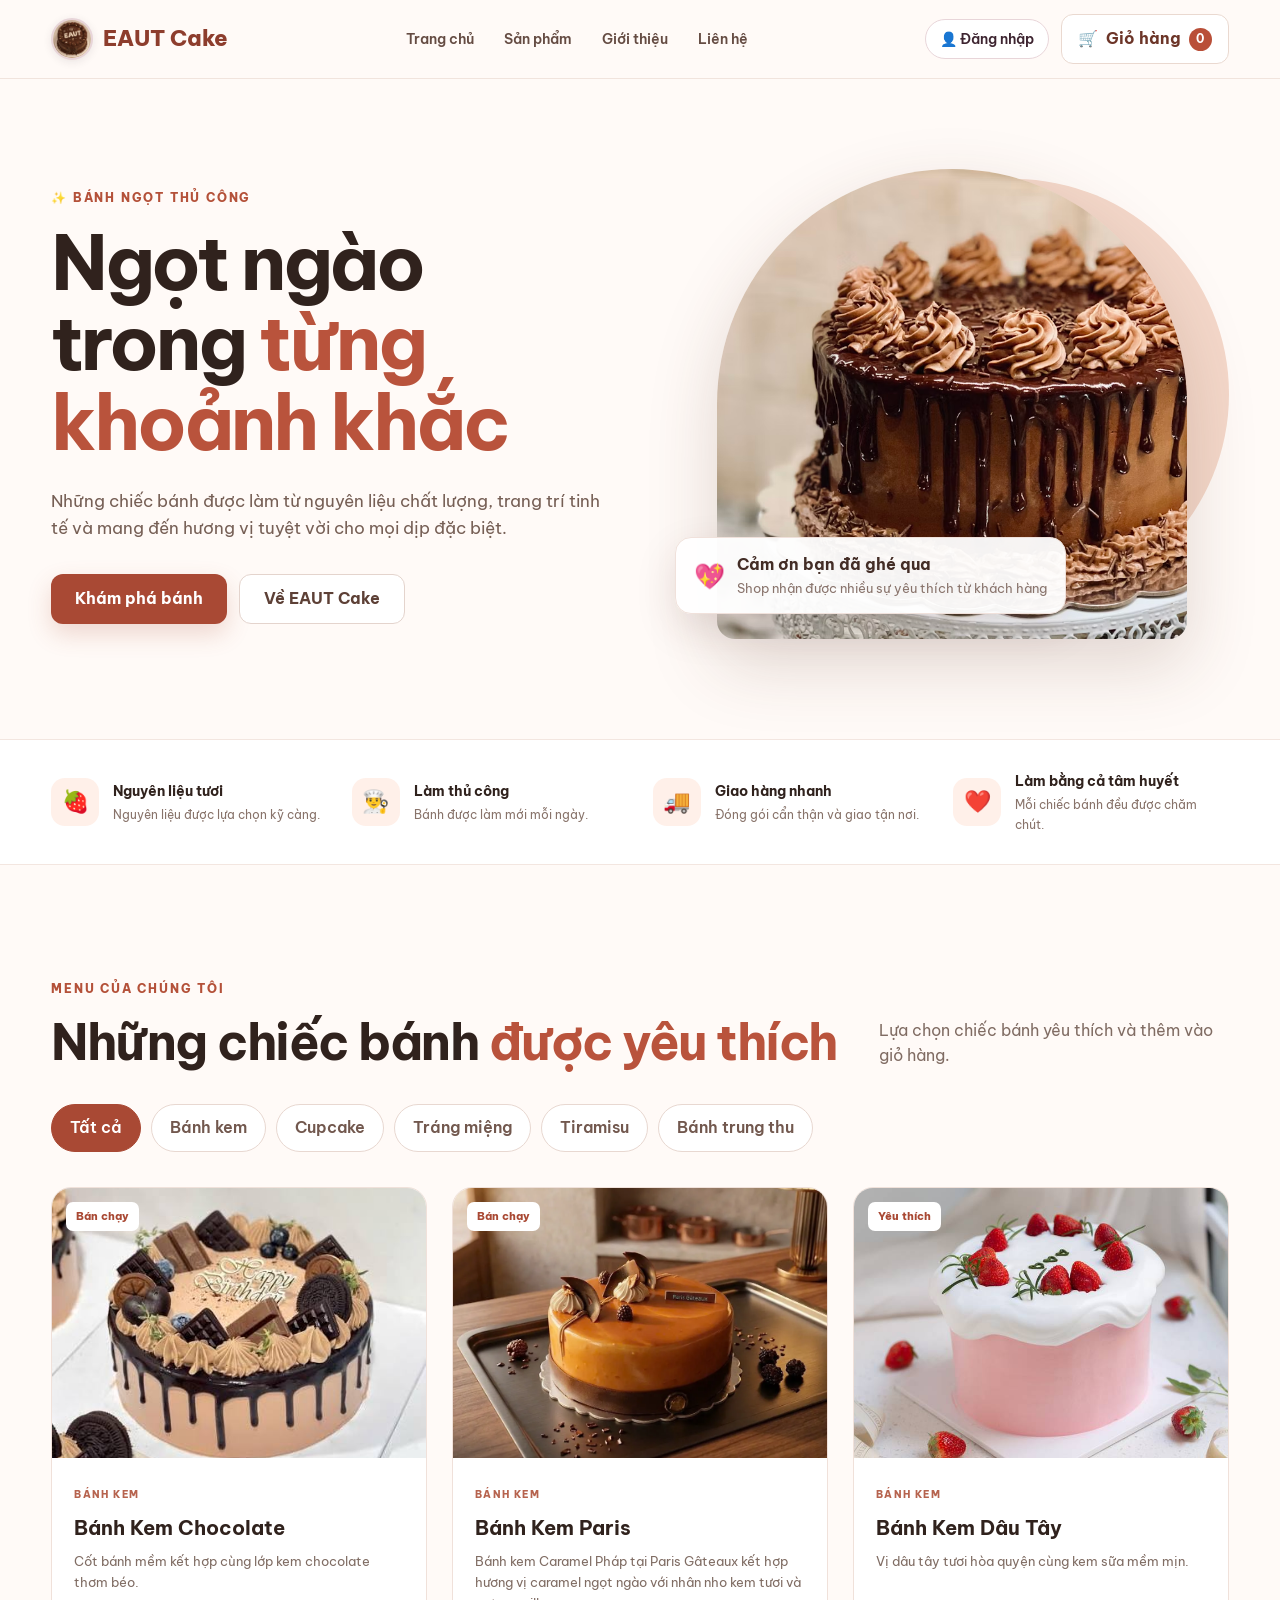
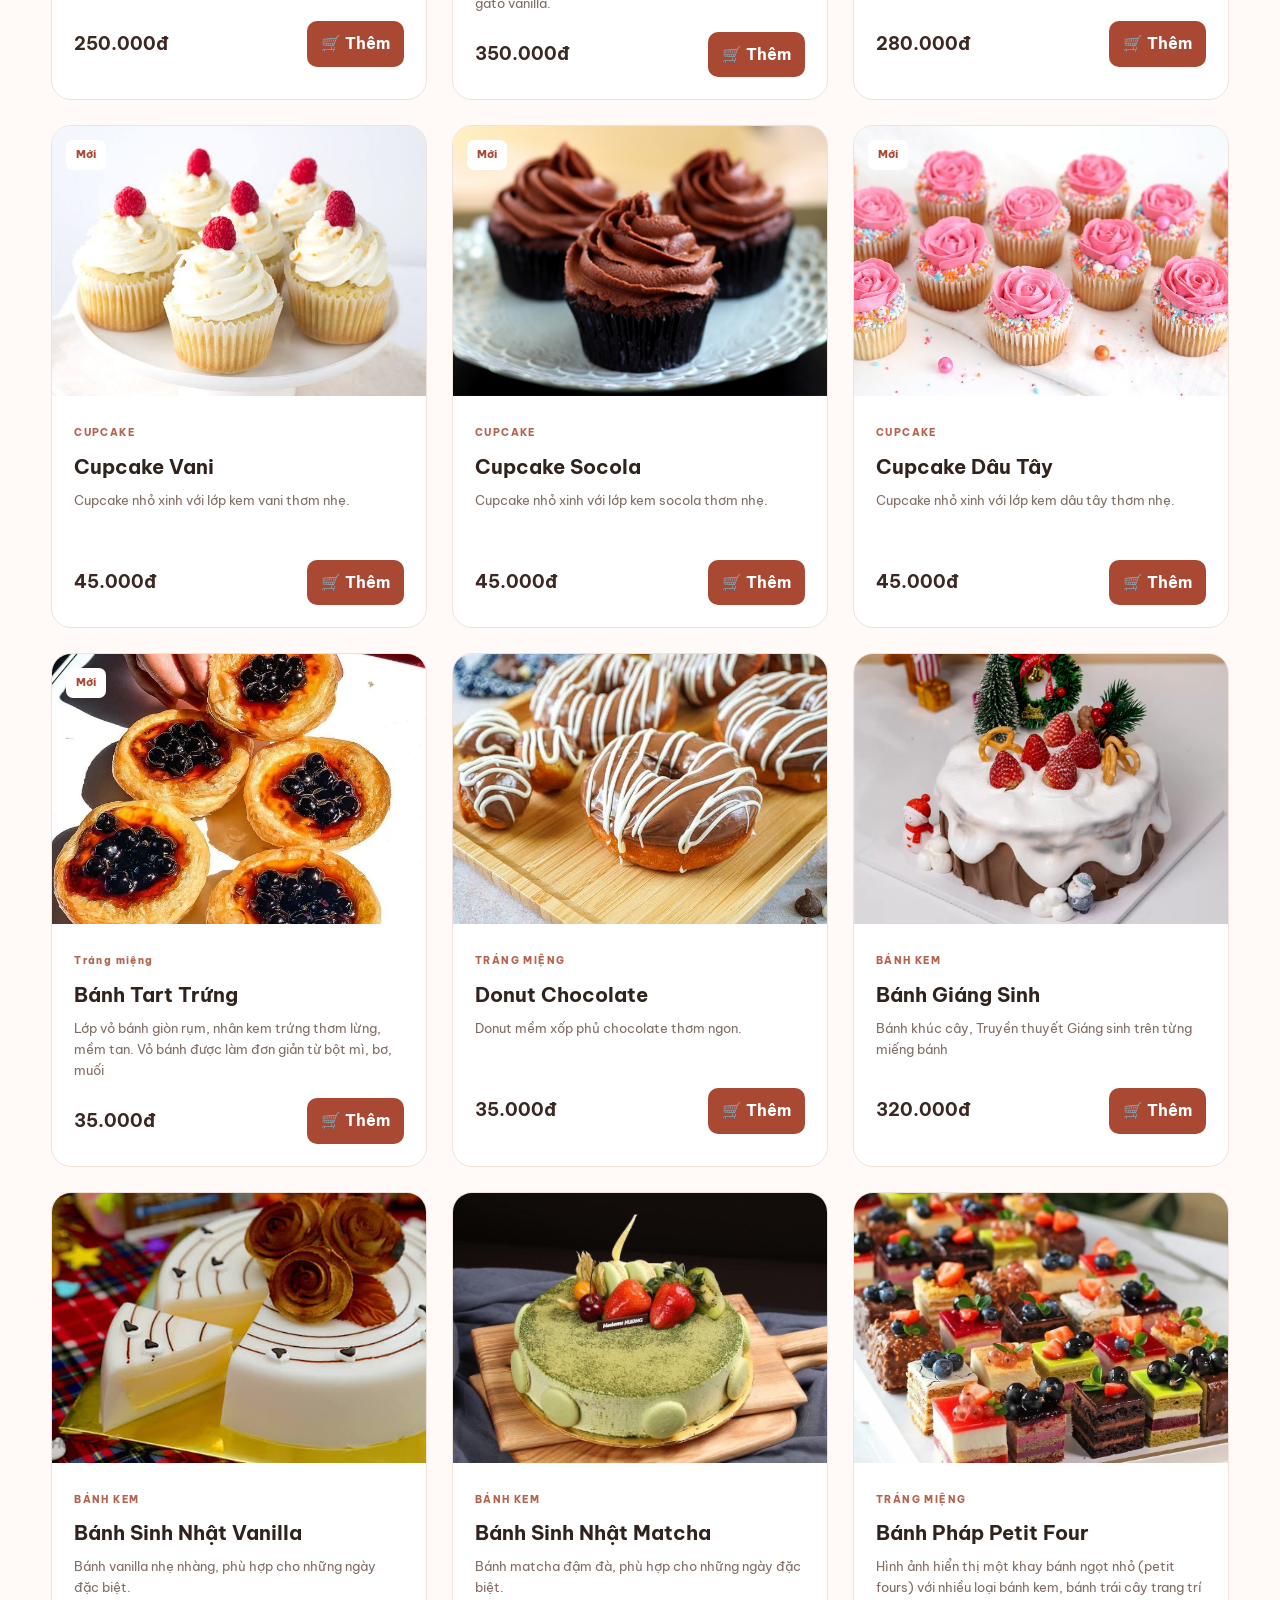
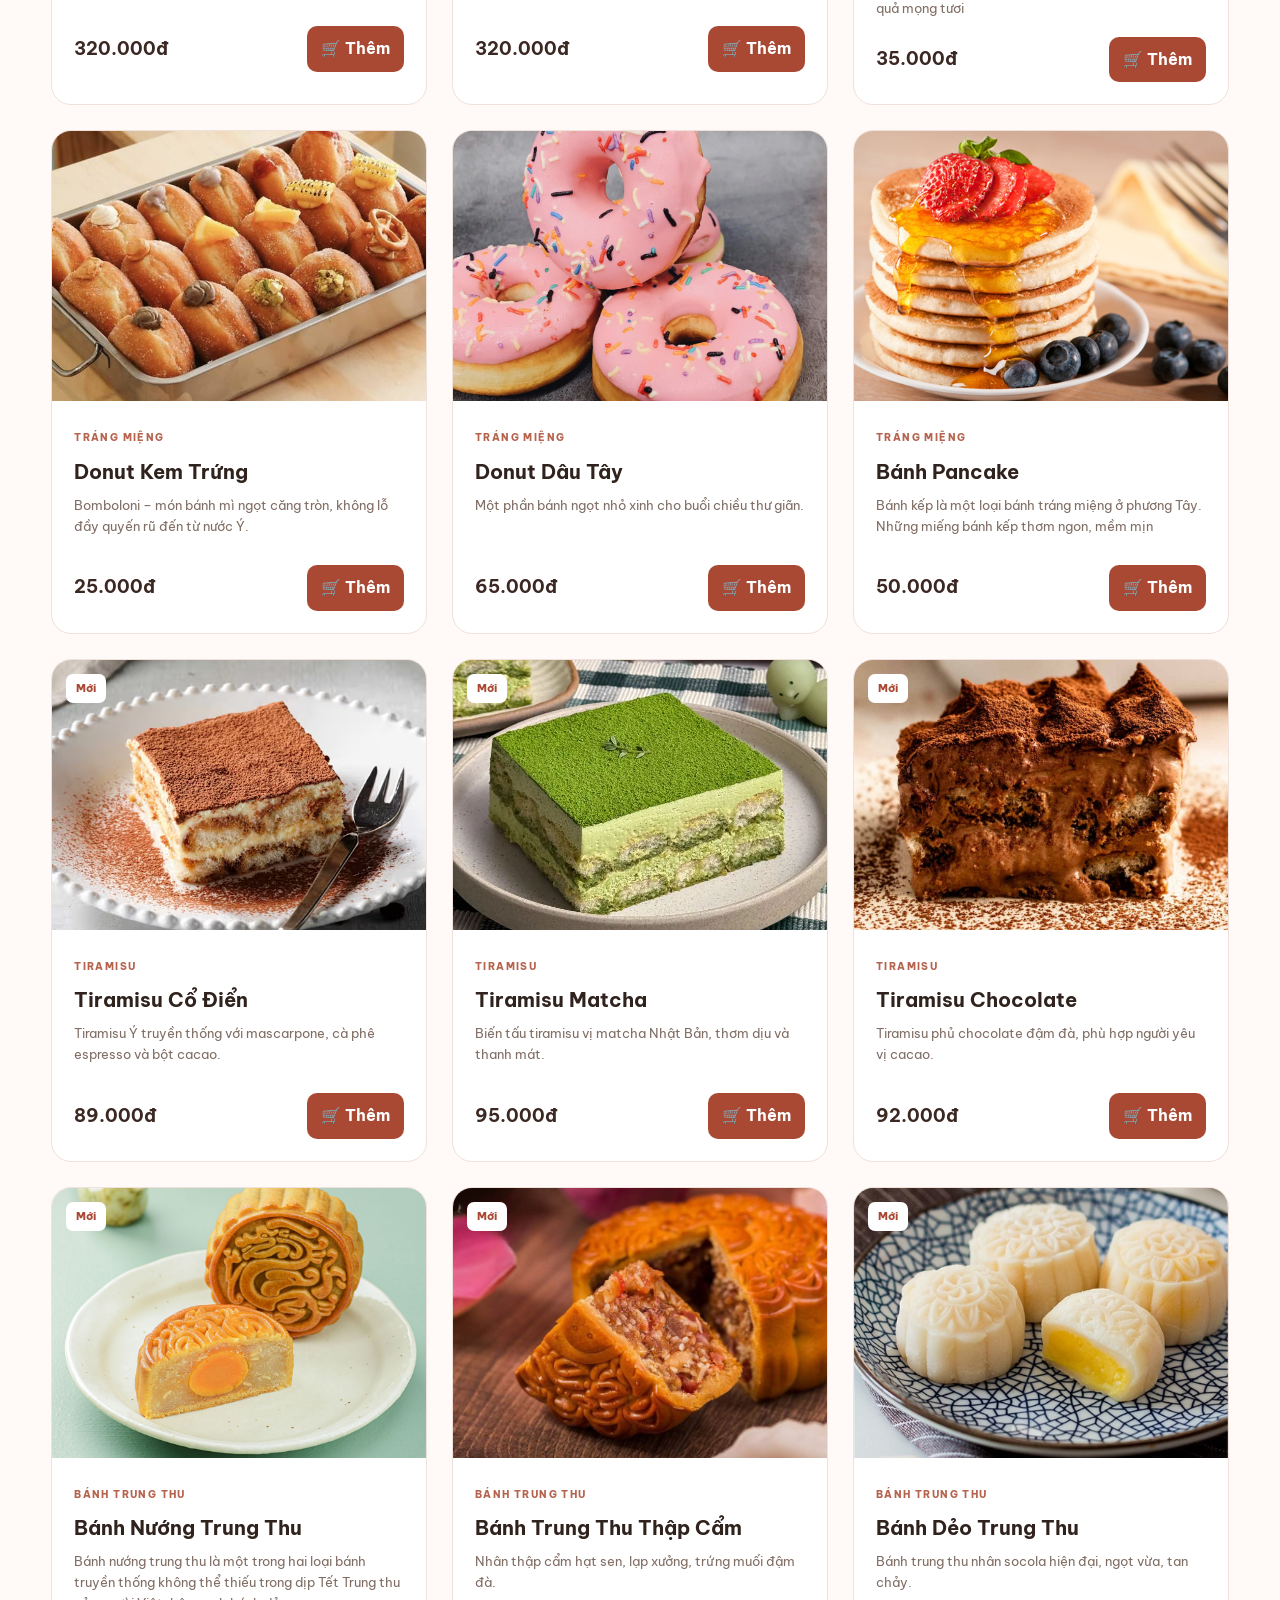
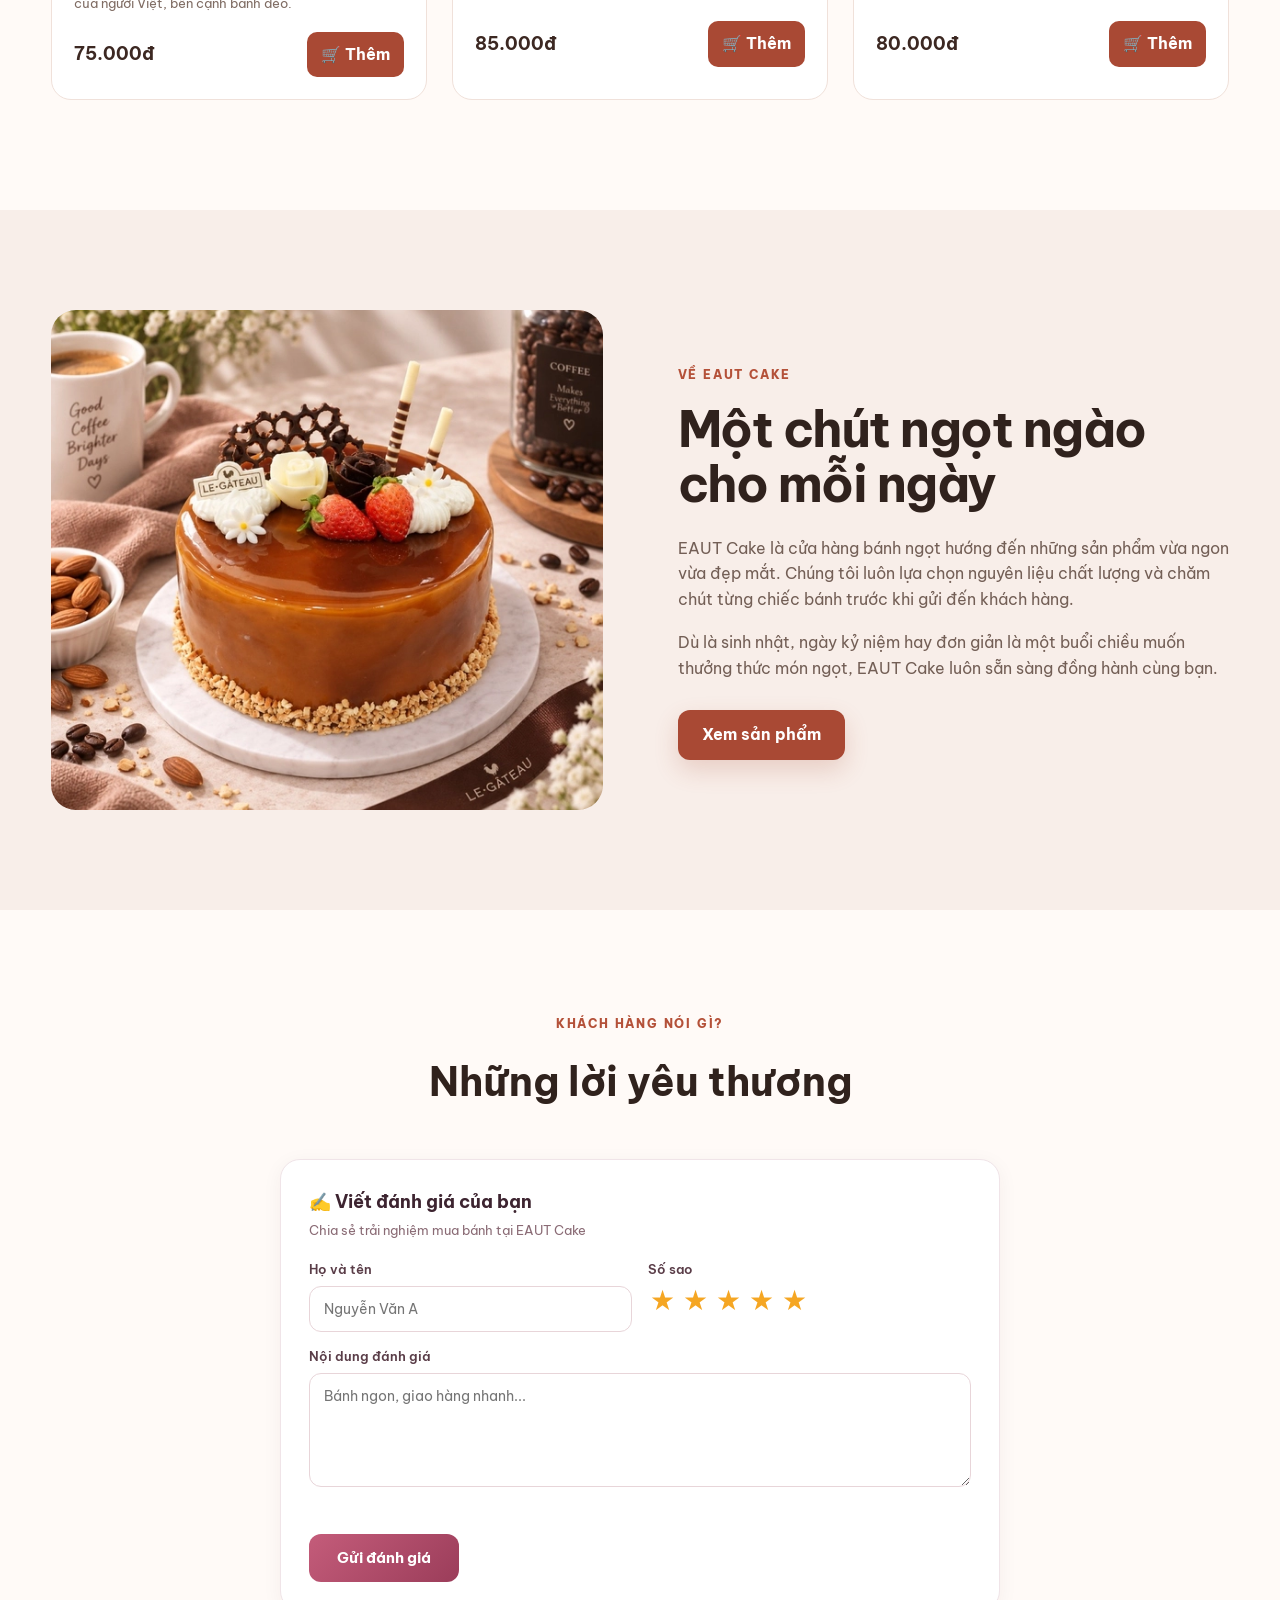
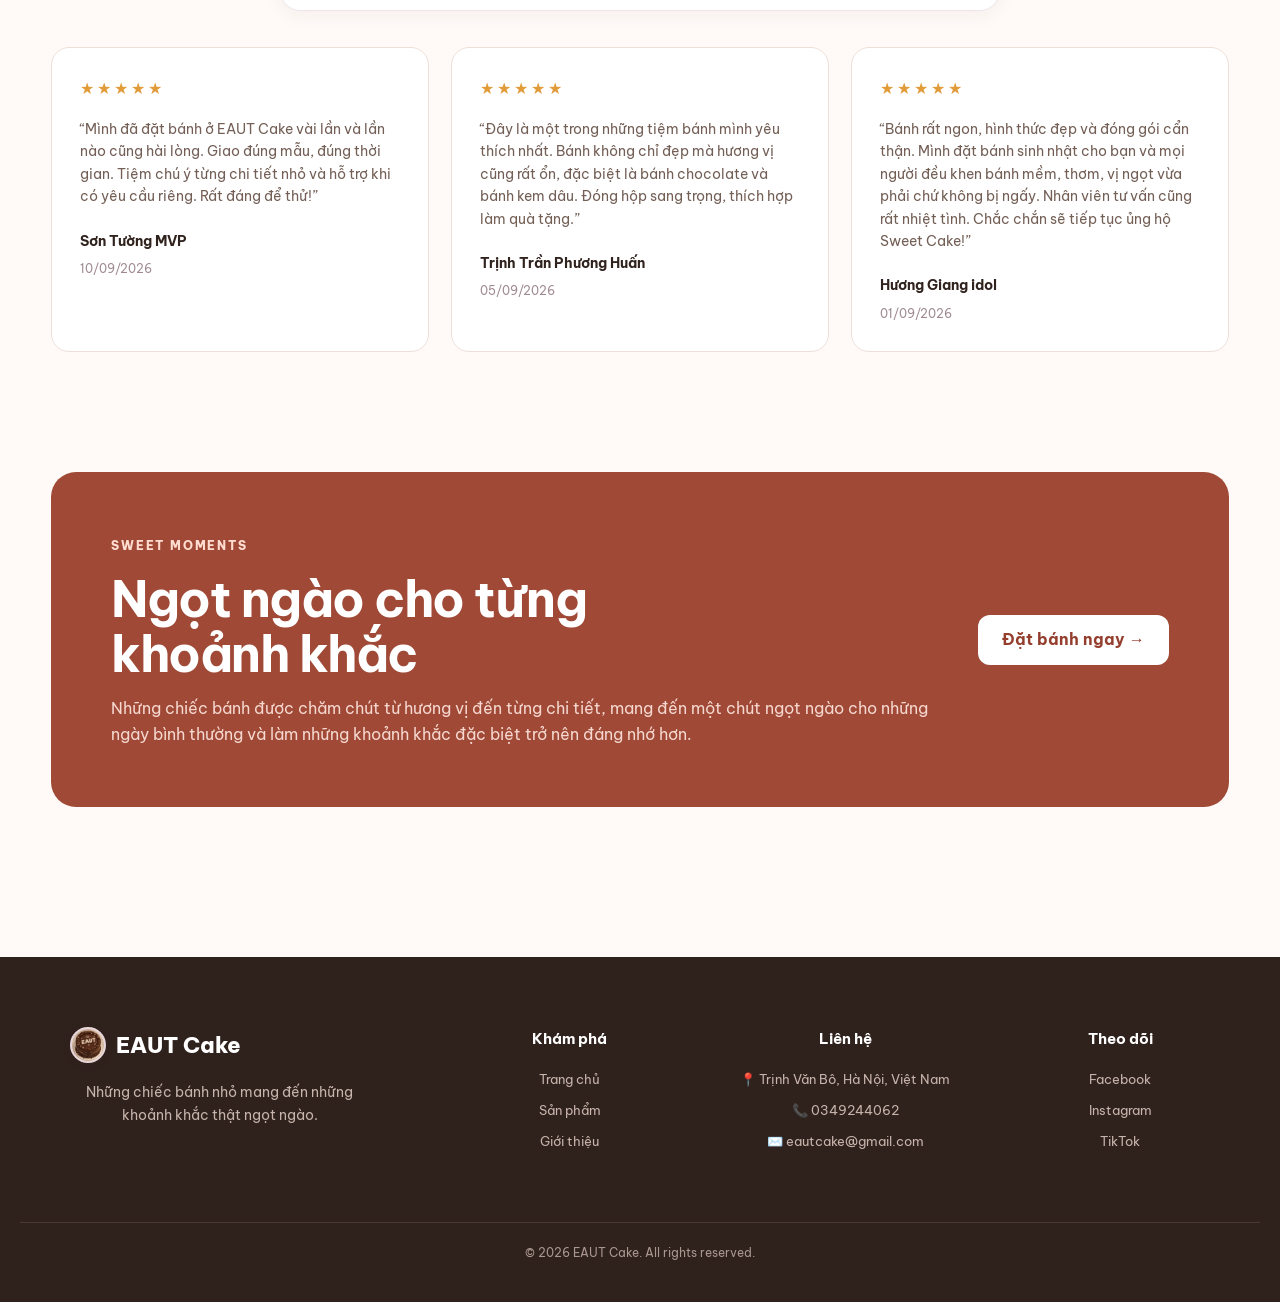
==== commit 49b697f2: "Add files via upload" ====
--- a/index.html
+++ b/index.html
@@ -1,1254 +1,1395 @@
-<!DOCTYPE html>
-<html lang="vi">
-<head>
-    <meta charset="UTF-8">
-    <meta name="viewport" content="width=device-width, initial-scale=1.0">
-
-    <title>EAUT Cake - Tiệm bánh ngọt</title>
-    <meta name="description" content="Sweet Cake - Tiệm bánh ngọt với những chiếc bánh thơm ngon, đẹp mắt và chất lượng.">
-    <link rel="stylesheet" href="admin.css">
-    <link rel="stylesheet" href="style.css">
-</head>
-
-<body>
-
-    <!-- HEADER -->
-    <header class="header">
-        <div class="container header-content">
-
-            <a href="#" class="logo">
-                <span class="logo-icon">
-                    <img src="images/logo.png" alt="EAUT Cake logo">
-                </span>
-                <span>EAUT Cake</span>
-            </a>
-
-            <nav class="nav" id="nav">
-                <a href="#home">Trang chủ</a>
-                <a href="#products">Sản phẩm</a>
-                <a href="#about">Giới thiệu</a>
-                <a href="#contact">Liên hệ</a>
-            </nav>
-
-            <div class="header-actions">
-
-                <!-- Auth area -->
-                <div class="auth-area" id="auth-area">
-                    <button class="auth-btn" id="btn-login" onclick="openAuthModal('login')">
-                        👤 Đăng nhập
-                    </button>
-                    <div class="user-menu" id="user-menu" style="display:none;">
-                        <button class="user-btn" onclick="toggleUserDropdown()">
-                            <span id="user-display-name">User</span>
-                            <span>▾</span>
-                        </button>
-                        <div class="user-dropdown" id="user-dropdown">
-                            <a href="#" id="admin-link-item" style="display:none;" onclick="goAdmin(event)">⚙️ Quản trị</a>
-                            <a href="#" onclick="handleLogout(event)">🚪 Đăng xuất</a>
-                        </div>
-                    </div>
-                </div>
-
-                <button class="cart-btn" onclick="openCart()">
-                    🛒
-                    <span>Giỏ hàng</span>
-                    <b id="cart-count">0</b>
-                </button>
-
-                <button class="menu-btn" onclick="toggleMenu()">
-                    ☰
-                </button>
-
-            </div>
-
-        </div>
-    </header>
-
-
-    <!-- HERO -->
-    <section class="hero" id="home">
-
-        <div class="container hero-content">
-
-            <div class="hero-text">
-
-                <span class="small-title">
-                    ✨ BÁNH NGỌT THỦ CÔNG
-                </span>
-
-                <h1>
-                    Ngọt ngào trong
-                    <span>từng khoảnh khắc</span>
-                </h1>
-
-                <p>
-                    Những chiếc bánh được làm từ nguyên liệu chất lượng,
-                    trang trí tinh tế và mang đến hương vị tuyệt vời
-                    cho mọi dịp đặc biệt.
-                </p>
-
-                <div class="hero-buttons">
-
-                    <a href="#products" class="primary-btn">
-                        Khám phá bánh
-                    </a>
-
-                    <a href="#about" class="secondary-btn">
-                        Về EAUT Cake
-                    </a>
-
-                </div>
-
-            </div>
-
-
-            <div class="hero-image">
-
-                <div class="hero-circle"></div>
-
-                <img
-                    src="images/anh.avif"
-                    alt="Bánh kem chocolate">
-
-                <div class="floating-card">
-                    <span>💖</span>
-                    <div>
-                        <strong>Cảm ơn bạn đã ghé qua</strong>
-                        <small>Shop nhận được nhiều sự yêu thích từ khách hàng</small>
-                    </div>
-                </div>
-
-            </div>
-
-        </div>
-
-    </section>
-
-
-    <!-- FEATURES -->
-    <section class="features">
-
-        <div class="container features-grid">
-
-            <div class="feature">
-                <div class="feature-icon">🍓</div>
-                <div>
-                    <h3>Nguyên liệu tươi</h3>
-                    <p>Nguyên liệu được lựa chọn kỹ càng.</p>
-                </div>
-            </div>
-
-            <div class="feature">
-                <div class="feature-icon">👨‍🍳</div>
-                <div>
-                    <h3>Làm thủ công</h3>
-                    <p>Bánh được làm mới mỗi ngày.</p>
-                </div>
-            </div>
-
-            <div class="feature">
-                <div class="feature-icon">🚚</div>
-                <div>
-                    <h3>Giao hàng nhanh</h3>
-                    <p>Đóng gói cẩn thận và giao tận nơi.</p>
-                </div>
-            </div>
-
-            <div class="feature">
-                <div class="feature-icon">❤️</div>
-                <div>
-                    <h3>Làm bằng cả tâm huyết</h3>
-                    <p>Mỗi chiếc bánh đều được chăm chút.</p>
-                </div>
-            </div>
-
-        </div>
-
-    </section>
-
-
-    <!-- PRODUCTS -->
-    <section class="products-section" id="products">
-
-        <div class="container">
-
-            <div class="section-heading">
-
-                <div>
-                    <span class="small-title">MENU CỦA CHÚNG TÔI</span>
-
-                    <h2>
-                        Những chiếc bánh
-                        <span>được yêu thích</span>
-                    </h2>
-                </div>
-
-                <p>
-                    Lựa chọn chiếc bánh yêu thích và thêm vào giỏ hàng.
-                </p>
-
-            </div>
-
-
-            <div class="category-buttons">
-
-                <button class="category active" onclick="filterProducts('all', this)">
-                    Tất cả
-                </button>
-
-                <button class="category" onclick="filterProducts('cake', this)">
-                    Bánh kem
-                </button>
-
-                <button class="category" onclick="filterProducts('cupcake', this)">
-                    Cupcake
-                </button>
-
-                <button class="category" onclick="filterProducts('dessert', this)">
-                    Tráng miệng
-                </button>
-
-            </div>
-
-
-            <div class="products-grid" id="products-grid">
-
-                <!-- PRODUCT 1 -->
-                <div class="product-card" data-category="cake">
-
-                    <div class="product-image">
-
-                        <span class="product-tag">
-                            Bán chạy
-                        </span>
-
-                        <img
-                            src="images/banhsocola.jpg"
-                            alt="Bánh kem chocolate"
-                            loading="lazy"
-                        >
-
-                    </div>
-
-                    <div class="product-content">
-
-                        <span class="product-type">
-                            BÁNH KEM
-                        </span>
-
-                        <h3>Bánh Kem Chocolate</h3>
-
-                        <p>
-                            Cốt bánh mềm kết hợp cùng lớp kem chocolate
-                            thơm béo.
-                        </p>
-
-                        <div class="product-bottom">
-
-                            <strong>250.000đ</strong>
-
-                            <button
-                                class="add-btn"
-                                onclick="addToCart('Bánh Kem Chocolate', 250000)"
-                            >
-                                🛒 Thêm
-                            </button>
-
-                        </div>
-
-                    </div>
-
-                </div>
-
-                <!-- PRODUCT 2 -->
-                <div class="product-card" data-category="cake">
-
-                    <div class="product-image">
-
-                        <span class="product-tag">
-                            Bán chạy
-                        </span>
-
-                        <img
-                            src="images/banhparis.webp"
-                            alt="Bánh kem Paris"
-                            loading="lazy"
-                        >
-
-                    </div>
-
-                    <div class="product-content">
-
-                        <span class="product-type">
-                            BÁNH KEM
-                        </span>
-
-                        <h3>Bánh Kem Paris</h3>
-
-                        <p>
-                            Bánh kem Caramel Pháp tại Paris Gâteaux kết hợp hương vị caramel 
-                            ngọt ngào với nhân nho kem tươi và gato vanilla. 
-                        </p>
-
-                        <div class="product-bottom">
-
-                            <strong>350.000đ</strong>
-
-                            <button
-                                class="add-btn"
-                                onclick="addToCart('Bánh Kem Paris', 250000)"
-                            >
-                                🛒 Thêm
-                            </button>
-
-                        </div>
-
-                    </div>
-
-                </div>
-
-
-                <!-- PRODUCT 3 -->
-                <div class="product-card" data-category="cake">
-
-                    <div class="product-image">
-
-                        <span class="product-tag">
-                            Yêu thích
-                        </span>
-
-                        <img
-                            src="images/banhdautay.jpeg"
-                            alt="Bánh dâu tây"
-                            loading="lazy"
-                        >
-
-                    </div>
-
-                    <div class="product-content">
-
-                        <span class="product-type">
-                            BÁNH KEM
-                        </span>
-
-                        <h3>Bánh Kem Dâu Tây</h3>
-
-                        <p>
-                            Vị dâu tây tươi hòa quyện cùng kem sữa
-                            mềm mịn.
-                        </p>
-
-                        <div class="product-bottom">
-
-                            <strong>280.000đ</strong>
-
-                            <button
-                                class="add-btn"
-                                onclick="addToCart('Bánh Kem Dâu Tây', 280000)"
-                            >
-                                🛒 Thêm
-                            </button>
-
-                        </div>
-
-                    </div>
-
-                </div>
-
-
-                <!-- PRODUCT 4 -->
-                <div class="product-card" data-category="cupcake">
-
-                    <div class="product-image">
-
-                        <span class="product-tag">
-                            Mới
-                        </span>
-
-                        <img
-                            src="images/cupecakevani.jpg"
-                            alt="Cupcake vani"
-                            loading="lazy"
-                        >
-
-                    </div>
-
-                    <div class="product-content">
-
-                        <span class="product-type">
-                            CUPCAKE
-                        </span>
-
-                        <h3>Cupcake Vani</h3>
-
-                        <p>
-                            Cupcake nhỏ xinh với lớp kem vani
-                            thơm nhẹ.
-                        </p>
-
-                        <div class="product-bottom">
-
-                            <strong>45.000đ</strong>
-
-                            <button
-                                class="add-btn"
-                                onclick="addToCart('Cupcake Vani', 45000)"
-                            >
-                                🛒 Thêm
-                            </button>
-
-                        </div>
-
-                    </div>
-
-                </div>
-
-                <!-- PRODUCT 5 -->
-                <div class="product-card" data-category="cupcake">
-
-                    <div class="product-image">
-
-                        <span class="product-tag">
-                            Mới
-                        </span>
-
-                        <img
-                            src="images/cupecakescl.jpg"
-                            alt="Cupcake Socola"
-                            loading="lazy"
-                        >
-
-                    </div>
-
-                    <div class="product-content">
-
-                        <span class="product-type">
-                            CUPCAKE
-                        </span>
-
-                        <h3>Cupcake Socola</h3>
-
-                        <p>
-                            Cupcake nhỏ xinh với lớp kem socola
-                            thơm nhẹ.
-                        </p>
-
-                        <div class="product-bottom">
-
-                            <strong>45.000đ</strong>
-
-                            <button
-                                class="add-btn"
-                                onclick="addToCart('Cupcake Socola', 45000)"
-                            >
-                                🛒 Thêm
-                            </button>
-
-                        </div>
-
-                    </div>
-
-                </div>
-
-                <!-- PRODUCT 6 -->
-                <div class="product-card" data-category="cupcake">
-
-                    <div class="product-image">
-
-                        <span class="product-tag">
-                            Mới
-                        </span>
-
-                        <img
-                            src="images/cupecakedautay.jpg"
-                            alt="Cupcake dâu tây"
-                            loading="lazy"
-                        >
-
-                    </div>
-
-                    <div class="product-content">
-
-                        <span class="product-type">
-                            CUPCAKE
-                        </span>
-
-                        <h3>Cupcake Dâu Tây</h3>
-
-                        <p>
-                            Cupcake nhỏ xinh với lớp kem dâu tây
-                            thơm nhẹ.
-                        </p>
-
-                        <div class="product-bottom">
-
-                            <strong>45.000đ</strong>
-
-                            <button
-                                class="add-btn"
-                                onclick="addToCart('Cupcake dâu tây', 45000)"
-                            >
-                                🛒 Thêm
-                            </button>
-
-                        </div>
-
-                    </div>
-
-                </div>
-
-                <!-- PRODUCT 7 -->
-                <div class="product-card" data-category="dessert">
-
-                    <div class="product-image">
-
-                        <span class="product-tag">
-                            Mới
-                        </span>
-
-                        <img
-                            src="images/banhtrung.webp"
-                            alt="Bánh trứng"
-                            loading="lazy"
-                        >
-
-                    </div>
-
-                    <div class="product-content">
-
-                        <span class="product-type">
-                            Tráng miệng
-                        </span>
-
-                        <h3>Bánh Tart Trứng</h3>
-
-                        <p>
-                            Lớp vỏ bánh giòn rụm, nhân kem trứng thơm lừng, mềm tan. 
-                            Vỏ bánh được làm đơn giản từ bột mì, bơ, muối
-                        </p>
-
-                        <div class="product-bottom">
-
-                            <strong>35.000đ</strong>
-
-                            <button
-                                class="add-btn"
-                                onclick="addToCart('Bánh Trứng', 35000)"
-                            >
-                                🛒 Thêm
-                            </button>
-
-                        </div>
-
-                    </div>
-
-                </div>
-
-                <!-- PRODUCT 8 -->
-                <div class="product-card" data-category="dessert">
-
-                    <div class="product-image">
-
-                        <img
-                            src="images/donutscl.jpg"
-                            alt="Bánh donut"
-                            loading="lazy"
-                        >
-
-                    </div>
-
-                    <div class="product-content">
-
-                        <span class="product-type">
-                            TRÁNG MIỆNG
-                        </span>
-
-                        <h3>Donut Chocolate</h3>
-
-                        <p>
-                            Donut mềm xốp phủ chocolate thơm ngon.
-                        </p>
-
-                        <div class="product-bottom">
-
-                            <strong>35.000đ</strong>
-
-                            <button
-                                class="add-btn"
-                                onclick="addToCart('Donut Chocolate', 35000)"
-                            >
-                                🛒 Thêm
-                            </button>
-
-                        </div>
-
-                    </div>
-
-                </div>
-
-
-                <!-- PRODUCT 9 -->
-                <div class="product-card" data-category="cake">
-
-                    <div class="product-image">
-
-                        <img
-                            src="images/banhgiangsinh.webp"
-                            alt="Bánh giáng sinh"
-                            loading="lazy"
-                        >
-
-                    </div>
-
-                    <div class="product-content">
-
-                        <span class="product-type">
-                            BÁNH KEM
-                        </span>
-
-                        <h3>Bánh Giáng Sinh</h3>
-
-                        <p>
-                        Bánh khúc cây, Truyền thuyết Giáng sinh trên từng miếng bánh
-                        </p>
-
-                        <div class="product-bottom">
-
-                            <strong>320.000đ</strong>
-
-                            <button
-                                class="add-btn"
-                                onclick="addToCart('Bánh Giáng Sinh', 320000)"
-                            >
-                                🛒 Thêm
-                            </button>
-
-                        </div>
-
-                    </div>
-
-                </div>
-                <div class="product-card" data-category="cake">
-
-                    <div class="product-image">
-
-                        <img
-                            src="images/snvailla.jpg"
-                            alt="Bánh sinh nhật"
-                            loading="lazy"
-                        >
-
-                    </div>
-
-                    <div class="product-content">
-
-                        <span class="product-type">
-                            BÁNH KEM
-                        </span>
-
-                        <h3>Bánh Sinh Nhật Vanilla</h3>
-
-                        <p>
-                            Bánh vanilla nhẹ nhàng, phù hợp cho
-                            những ngày đặc biệt.
-                        </p>
-
-                        <div class="product-bottom">
-
-                            <strong>320.000đ</strong>
-
-                            <button
-                                class="add-btn"
-                                onclick="addToCart('Bánh Sinh Nhật Vanilla', 320000)"
-                            >
-                                🛒 Thêm
-                            </button>
-
-                        </div>
-
-                    </div>
-
-                </div>
-
-
-                <!-- PRODUCT 10 -->
-                <div class="product-card" data-category="cake">
-
-                    <div class="product-image">
-
-                        <img
-                            src="images/snmatcha.jpg"
-                            alt="Bánh sinh nhật Matcha"
-                            loading="lazy"
-                        >
-
-                    </div>
-
-                    <div class="product-content">
-
-                        <span class="product-type">
-                            BÁNH KEM
-                        </span>
-
-                        <h3>Bánh Sinh Nhật Matcha</h3>
-
-                        <p>
-                            Bánh matcha đậm đà, phù hợp cho
-                            những ngày đặc biệt.
-                        </p>
-
-                        <div class="product-bottom">
-
-                            <strong>320.000đ</strong>
-
-                            <button
-                                class="add-btn"
-                                onclick="addToCart('Bánh Sinh Nhật Matcha', 320000)"
-                            >
-                                🛒 Thêm
-                            </button>
-
-                        </div>
-
-                    </div>
-
-                </div>
-
-                <!-- PRODUCT 11 -->
-                <div class="product-card" data-category="dessert">
-
-                    <div class="product-image">
-
-                        <img
-                            src="images/petitfour.webp"
-                            alt="Bánh ngọt"
-                            loading="lazy"
-                        >
-
-                    </div>
-
-                    <div class="product-content">
-
-                        <span class="product-type">
-                            TRÁNG MIỆNG
-                        </span>
-
-                        <h3>Bánh Pháp Petit Four</h3>
-
-                        <p>
-                            Hình ảnh hiển thị một khay bánh ngọt nhỏ (petit fours) với nhiều loại bánh kem, 
-                            bánh trái cây trang trí quả mọng tươi
-                        </p>
-
-                        <div class="product-bottom">
-
-                            <strong>35.000đ</strong>
-
-                            <button
-                                class="add-btn"
-                                onclick="addToCart('Bánh ngọt', 35000)"
-                            >
-                                🛒 Thêm
-                            </button>
-
-                        </div>
-
-                    </div>
-
-                </div>
-
-                <!-- PRODUCT 12 -->
-                <div class="product-card" data-category="dessert">
-
-                    <div class="product-image">
-
-                        <img
-                            src="images/donutkemtrung.jpg"
-                            alt="Donut kem trứng"
-                            loading="lazy"
-                        >
-
-                    </div>
-
-                    <div class="product-content">
-
-                        <span class="product-type">
-                            TRÁNG MIỆNG
-                        </span>
-
-                        <h3>Donut Kem Trứng</h3>
-
-                        <p>
-                            Bomboloni – món bánh mì ngọt căng tròn, 
-                            không lỗ đầy quyến rũ đến từ nước Ý.
-                        </p>
-
-                        <div class="product-bottom">
-
-                            <strong>25.000đ</strong>
-
-                            <button
-                                class="add-btn"
-                                onclick="addToCart('Donut kem trứng', 25000)"
-                            >
-                                🛒 Thêm
-                            </button>
-
-                        </div>
-
-                    </div>
-
-                </div>
-
-
-                <!-- PRODUCT 13 -->
-                <div class="product-card" data-category="dessert">
-
-                    <div class="product-image">
-
-                        <img
-                            src="images/donutdautay.webp"
-                            alt="Donut Dâu Tây"
-                            loading="lazy"
-                        >
-
-                    </div>
-
-                    <div class="product-content">
-
-                        <span class="product-type">
-                            TRÁNG MIỆNG
-                        </span>
-
-                        <h3>Donut Dâu Tây</h3>
-
-                        <p>
-                            Một phần bánh ngọt nhỏ xinh cho buổi
-                            chiều thư giãn.
-                        </p>
-
-                        <div class="product-bottom">
-
-                            <strong>65.000đ</strong>
-
-                            <button
-                                class="add-btn"
-                                onclick="addToCart('Donut Dâu Tây', 65000)"
-                            >
-                                🛒 Thêm
-                            </button>
-
-                        </div>
-
-                    </div>
-
-                </div>
-
-                
-                <!-- PRODUCT 14 -->
-                <div class="product-card" data-category="dessert">
-
-                    <div class="product-image">
-
-                        <img
-                            src="images/pancake.jpg"
-                            alt="Pancake"
-                            loading="lazy"
-                        >
-
-                    </div>
-
-                    <div class="product-content">
-
-                        <span class="product-type">
-                            TRÁNG MIỆNG
-                        </span>
-
-                        <h3>Bánh Pancake</h3>
-
-                        <p>
-                            Bánh kếp là một loại bánh tráng miệng ở phương Tây. 
-                            Những miếng bánh kếp thơm ngon, mềm mịn
-                        </p>
-
-                        <div class="product-bottom">
-
-                            <strong>50.000đ</strong>
-
-                            <button
-                                class="add-btn"
-                                onclick="addToCart('Pancake', 50000)"
-                            >
-                                🛒 Thêm
-                            </button>
-
-                        </div>
-
-                    </div>
-
-                </div>
-
-            </div>
-
-        </div>
-
-    </section>
-
-
-    <!-- ABOUT -->
-    <section class="about" id="about">
-
-        <div class="container about-grid">
-
-            <div class="about-image">
-
-                <img
-                    src="images/banhcuoi.webp"
-                    alt="Tiệm bánh Sweet Cake"
-                    loading="lazy"
-                >
-
-            </div>
-
-            <div class="about-content">
-
-                <span class="small-title">
-                    VỀ EAUT CAKE
-                </span>
-
-                <h2>
-                    Một chút ngọt ngào
-                    cho mỗi ngày
-                </h2>
-
-                <p>
-                    EAUT Cake là cửa hàng bánh ngọt hướng đến những
-                    sản phẩm vừa ngon vừa đẹp mắt. Chúng tôi luôn
-                    lựa chọn nguyên liệu chất lượng và chăm chút
-                    từng chiếc bánh trước khi gửi đến khách hàng.
-                </p>
-
-                <p>
-                    Dù là sinh nhật, ngày kỷ niệm hay đơn giản là
-                    một buổi chiều muốn thưởng thức món ngọt,
-                    EAUT Cake luôn sẵn sàng đồng hành cùng bạn.
-                </p>
-
-                <a href="#products" class="primary-btn">
-                    Xem sản phẩm
-                </a>
-
-            </div>
-
-        </div>
-
-    </section>
-
-
-    <!-- REVIEWS -->
-    <section class="reviews" id="reviews">
-
-        <div class="container">
-
-            <div class="section-title-center">
-
-                <span class="small-title">
-                    KHÁCH HÀNG NÓI GÌ?
-                </span>
-
-                <h2>
-                    Những lời yêu thương
-                </h2>
-
-            </div>
-
-            <!-- Form viết đánh giá -->
-            <div class="review-form-card">
-                <h3>✍️ Viết đánh giá của bạn</h3>
-                <p class="review-form-hint">Chia sẻ trải nghiệm mua bánh tại EAUT Cake</p>
-
-                <form id="review-form" onsubmit="submitReview(event)">
-                    <div class="review-form-row">
-                        <div class="form-group">
-                            <label for="review-name">Họ và tên</label>
-                            <input type="text" id="review-name" placeholder="Nguyễn Văn A" required maxlength="50">
-                        </div>
-                        <div class="form-group">
-                            <label>Số sao</label>
-                            <div class="star-picker" id="star-picker">
-                                <button type="button" class="star-btn" data-star="1">★</button>
-                                <button type="button" class="star-btn" data-star="2">★</button>
-                                <button type="button" class="star-btn" data-star="3">★</button>
-                                <button type="button" class="star-btn" data-star="4">★</button>
-                                <button type="button" class="star-btn" data-star="5">★</button>
-                            </div>
-                            <input type="hidden" id="review-rating" value="5">
-                        </div>
-                    </div>
-
-                    <div class="form-group">
-                        <label for="review-content">Nội dung đánh giá</label>
-                        <textarea id="review-content" rows="4" placeholder="Bánh ngon, giao hàng nhanh..." required maxlength="500"></textarea>
-                    </div>
-
-                    <p class="review-form-error" id="review-error"></p>
-
-                    <button type="submit" class="review-submit-btn">Gửi đánh giá</button>
-                </form>
-            </div>
-
-            <!-- Danh sách đánh giá -->
-            <div class="reviews-grid" id="reviews-grid">
-                <!-- Render by JS -->
-            </div>
-
-        </div>
-
-    </section>
-
-
-    <!-- CTA -->
-    <section class="cta">
-
-        <div class="container">
-
-            <div class="cta-box">
-
-                <div>
-                    <span class="small-title">
-                        SWEET MOMENTS
-                    </span>
-
-                    <h2>
-                        Ngọt ngào cho từng khoảnh khắc
-                    </h2>
-
-                    <p>
-                        Những chiếc bánh được chăm chút từ hương vị đến từng chi tiết,
-mang đến một chút ngọt ngào cho những ngày bình thường
-và làm những khoảnh khắc đặc biệt trở nên đáng nhớ hơn.
-                    </p>
-                </div>
-
-                <a href="#products" class="white-btn">
-                    Đặt bánh ngay →
-                </a>
-
-            </div>
-
-        </div>
-
-    </section>
-
-
-    <!-- FOOTER -->
-    <footer class="footer" id="contact">
-
-        <div class="container footer-grid">
-
-            <div class="footer-brand">
-
-                <a href="#" class="logo">
-                    <span class="logo-icon">
-                        <img src="images/logo.png" alt="EAUT Cake logo">
-                    </span>
-                    EAUT Cake
-                </a>
-
-                <p>
-                    Những chiếc bánh nhỏ mang đến
-                    những khoảnh khắc thật ngọt ngào.
-                </p>
-
-            </div>
-
-
-            <div class="footer-column">
-
-                <h3>Khám phá</h3>
-
-                <a href="#home">Trang chủ</a>
-                <a href="#products">Sản phẩm</a>
-                <a href="#about">Giới thiệu</a>
-
-            </div>
-
-
-            <div class="footer-column">
-
-                <h3>Liên hệ</h3>
-
-                <p>📍 Trịnh Văn Bô, Hà Nội, Việt Nam</p>
-                <p>📞 0349244062</p>
-                <p>✉️ eautcake@gmail.com</p>
-
-            </div>
-
-
-            <div class="footer-column">
-
-                <h3>Theo dõi</h3>
-
-                <div class="socials">
-
-                    <a href="#">Facebook</a>
-                    <a href="#">Instagram</a>
-                    <a href="#">TikTok</a>
-
-                </div>
-
-            </div>
-
-        </div>
-
-
-        <div class="footer-bottom">
-
-            <p>
-                © 2026 EAUT Cake. All rights reserved.
-            </p>
-
-        </div>
-
-    </footer>
-
-
-    <!-- CART -->
-    <div class="overlay" id="cart-overlay">
-
-        <div class="cart-modal">
-
-            <button class="close-btn" onclick="closeCart()">
-                ×
-            </button>
-
-            <div class="modal-header">
-
-                <span>🛒</span>
-
-                <div>
-                    <h2>Giỏ hàng</h2>
-                    <p>Các sản phẩm bạn đã chọn</p>
-                </div>
-
-            </div>
-
-
-            <div id="cart-items" class="cart-items">
-
-                <div class="empty-cart">
-                    <div>🛒</div>
-                    <h3>Giỏ hàng đang trống</h3>
-                    <p>Hãy chọn một chiếc bánh bạn yêu thích.</p>
-                </div>
-
-            </div>
-
-
-            <div class="cart-footer">
-
-                <div class="total-row">
-
-                    <span>Tổng cộng</span>
-
-                    <strong id="cart-total">
-                        0đ
-                    </strong>
-
-                </div>
-
-                <button
-                    class="checkout-btn"
-                    onclick="openCheckout()"
-                >
-                    Tiến hành thanh toán
-                </button>
-
-            </div>
-
-        </div>
-
-    </div>
-
-
-    <!-- TOAST -->
-    <div class="toast" id="toast">
-        <span>✓</span>
-        <p id="toast-message">
-            Đã thêm sản phẩm vào giỏ hàng
-        </p>
-    </div>
-
-
-    <!-- AUTH MODAL -->
-    <div class="auth-overlay" id="auth-overlay">
-        <div class="auth-modal">
-            <button class="auth-close" onclick="closeAuthModal()">×</button>
-
-            <div class="auth-tabs">
-                <button class="auth-tab active" id="tab-login" onclick="switchAuthTab('login')">Đăng nhập</button>
-                <button class="auth-tab" id="tab-register" onclick="switchAuthTab('register')">Đăng ký</button>
-            </div>
-
-            <!-- LOGIN FORM -->
-            <form id="login-form" class="auth-form" onsubmit="handleLogin(event)">
-                <h2>Đăng nhập</h2>
-                <p class="auth-hint">Tài khoản admin: <b>admin</b> / <b>admin123</b></p>
-
-                <div class="form-group">
-                    <label>Tên đăng nhập</label>
-                    <input type="text" id="login-username" placeholder="Nhập tên đăng nhập" required autocomplete="username">
-                </div>
-
-                <div class="form-group">
-                    <label>Mật khẩu</label>
-                    <input type="password" id="login-password" placeholder="Nhập mật khẩu" required autocomplete="current-password">
-                </div>
-
-                <p class="auth-error" id="login-error"></p>
-
-                <button type="submit" class="auth-submit">Đăng nhập</button>
-            </form>
-
-            <!-- REGISTER FORM -->
-            <form id="register-form" class="auth-form" style="display:none;" onsubmit="handleRegister(event)">
-                <h2>Đăng ký tài khoản</h2>
-
-                <div class="form-group">
-                    <label>Họ và tên</label>
-                    <input type="text" id="reg-fullname" placeholder="Nguyễn Văn A" required>
-                </div>
-
-                <div class="form-group">
-                    <label>Tên đăng nhập</label>
-                    <input type="text" id="reg-username" placeholder="username" required autocomplete="username">
-                </div>
-
-                <div class="form-group">
-                    <label>Số điện thoại</label>
-                    <input type="tel" id="reg-phone" placeholder="09xxxxxxxx">
-                </div>
-
-                <div class="form-group">
-                    <label>Mật khẩu</label>
-                    <input type="password" id="reg-password" placeholder="Tối thiểu 4 ký tự" required autocomplete="new-password">
-                </div>
-
-                <div class="form-group">
-                    <label>Nhập lại mật khẩu</label>
-                    <input type="password" id="reg-password2" placeholder="Nhập lại mật khẩu" required autocomplete="new-password">
-                </div>
-
-                <p class="auth-error" id="register-error"></p>
-
-                <button type="submit" class="auth-submit">Đăng ký</button>
-            </form>
-        </div>
-    </div>
-
-
-    <script src="auth.js"></script>
-    <script src="script.js"></script>
-
-</body>
+<!DOCTYPE html>
+<html lang="vi">
+<head>
+    <meta charset="UTF-8">
+    <meta name="viewport" content="width=device-width, initial-scale=1.0">
+
+    <title>EAUT Cake - Tiệm bánh ngọt</title>
+    <meta name="description" content="Sweet Cake - Tiệm bánh ngọt với những chiếc bánh thơm ngon, đẹp mắt và chất lượng.">
+    <link rel="stylesheet" href="admin.css">
+    <link rel="stylesheet" href="style.css">
+</head>
+
+<body>
+
+    <!-- HEADER -->
+    <header class="header">
+        <div class="container header-content">
+
+            <a href="#" class="logo">
+                <span class="logo-icon">
+                    <img src="images/logo.png" alt="EAUT Cake logo">
+                </span>
+                <span>EAUT Cake</span>
+            </a>
+
+            <nav class="nav" id="nav">
+                <a href="#home">Trang chủ</a>
+                <a href="#products">Sản phẩm</a>
+                <a href="#about">Giới thiệu</a>
+                <a href="#contact">Liên hệ</a>
+            </nav>
+
+            <div class="header-actions">
+
+                <!-- Auth area -->
+                <div class="auth-area" id="auth-area">
+                    <button class="auth-btn" id="btn-login" onclick="openAuthModal('login')">
+                        👤 Đăng nhập
+                    </button>
+                    <div class="user-menu" id="user-menu" style="display:none;">
+                        <button class="user-btn" onclick="toggleUserDropdown()">
+                            <span id="user-display-name">User</span>
+                            <span>▾</span>
+                        </button>
+                        <div class="user-dropdown" id="user-dropdown">
+                            <a href="#" id="admin-link-item" style="display:none;" onclick="goAdmin(event)">⚙️ Quản trị</a>
+                            <a href="#" onclick="handleLogout(event)">🚪 Đăng xuất</a>
+                        </div>
+                    </div>
+                </div>
+
+                <button class="cart-btn" onclick="openCart()">
+                    🛒
+                    <span>Giỏ hàng</span>
+                    <b id="cart-count">0</b>
+                </button>
+
+                <button class="menu-btn" onclick="toggleMenu()">
+                    ☰
+                </button>
+
+            </div>
+
+        </div>
+    </header>
+
+
+    <!-- HERO -->
+    <section class="hero" id="home">
+
+        <div class="container hero-content">
+
+            <div class="hero-text">
+
+                <span class="small-title">
+                    ✨ BÁNH NGỌT THỦ CÔNG
+                </span>
+
+                <h1>
+                    Ngọt ngào trong
+                    <span>từng khoảnh khắc</span>
+                </h1>
+
+                <p>
+                    Những chiếc bánh được làm từ nguyên liệu chất lượng,
+                    trang trí tinh tế và mang đến hương vị tuyệt vời
+                    cho mọi dịp đặc biệt.
+                </p>
+
+                <div class="hero-buttons">
+
+                    <a href="#products" class="primary-btn">
+                        Khám phá bánh
+                    </a>
+
+                    <a href="#about" class="secondary-btn">
+                        Về EAUT Cake
+                    </a>
+
+                </div>
+
+            </div>
+
+
+            <div class="hero-image">
+
+                <div class="hero-circle"></div>
+
+                <img
+                    src="images/anh.avif"
+                    alt="Bánh kem chocolate">
+
+                <div class="floating-card">
+                    <span>💖</span>
+                    <div>
+                        <strong>Cảm ơn bạn đã ghé qua</strong>
+                        <small>Shop nhận được nhiều sự yêu thích từ khách hàng</small>
+                    </div>
+                </div>
+
+            </div>
+
+        </div>
+
+    </section>
+
+
+    <!-- FEATURES -->
+    <section class="features">
+
+        <div class="container features-grid">
+
+            <div class="feature">
+                <div class="feature-icon">🍓</div>
+                <div>
+                    <h3>Nguyên liệu tươi</h3>
+                    <p>Nguyên liệu được lựa chọn kỹ càng.</p>
+                </div>
+            </div>
+
+            <div class="feature">
+                <div class="feature-icon">👨‍🍳</div>
+                <div>
+                    <h3>Làm thủ công</h3>
+                    <p>Bánh được làm mới mỗi ngày.</p>
+                </div>
+            </div>
+
+            <div class="feature">
+                <div class="feature-icon">🚚</div>
+                <div>
+                    <h3>Giao hàng nhanh</h3>
+                    <p>Đóng gói cẩn thận và giao tận nơi.</p>
+                </div>
+            </div>
+
+            <div class="feature">
+                <div class="feature-icon">❤️</div>
+                <div>
+                    <h3>Làm bằng cả tâm huyết</h3>
+                    <p>Mỗi chiếc bánh đều được chăm chút.</p>
+                </div>
+            </div>
+
+        </div>
+
+    </section>
+
+
+    <!-- PRODUCTS -->
+    <section class="products-section" id="products">
+
+        <div class="container">
+
+            <div class="section-heading">
+
+                <div>
+                    <span class="small-title">MENU CỦA CHÚNG TÔI</span>
+
+                    <h2>
+                        Những chiếc bánh
+                        <span>được yêu thích</span>
+                    </h2>
+                </div>
+
+                <p>
+                    Lựa chọn chiếc bánh yêu thích và thêm vào giỏ hàng.
+                </p>
+
+            </div>
+
+
+            <div class="category-buttons">
+
+                <button class="category active" onclick="filterProducts('all', this)">
+                    Tất cả
+                </button>
+
+                <button class="category" onclick="filterProducts('cake', this)">
+                    Bánh kem
+                </button>
+
+                <button class="category" onclick="filterProducts('cupcake', this)">
+                    Cupcake
+                </button>
+
+                <button class="category" onclick="filterProducts('dessert', this)">
+                    Tráng miệng
+                </button>
+
+                <button class="category" onclick="filterProducts('tiramisu', this)">
+                    Tiramisu
+                </button>
+
+                <button class="category" onclick="filterProducts('mooncake', this)">
+                    Bánh trung thu
+                </button>
+
+            </div>
+
+
+            <div class="products-grid" id="products-grid">
+
+                <!-- PRODUCT 1 -->
+                <div class="product-card" data-category="cake">
+
+                    <div class="product-image">
+
+                        <span class="product-tag">
+                            Bán chạy
+                        </span>
+
+                        <img
+                            src="images/banhsocola.jpg"
+                            alt="Bánh kem chocolate"
+                            loading="lazy"
+                        >
+
+                    </div>
+
+                    <div class="product-content">
+
+                        <span class="product-type">
+                            BÁNH KEM
+                        </span>
+
+                        <h3>Bánh Kem Chocolate</h3>
+
+                        <p>
+                            Cốt bánh mềm kết hợp cùng lớp kem chocolate
+                            thơm béo.
+                        </p>
+
+                        <div class="product-bottom">
+
+                            <strong>250.000đ</strong>
+
+                            <button
+                                class="add-btn"
+                                onclick="addToCart('Bánh Kem Chocolate', 250000)"
+                            >
+                                🛒 Thêm
+                            </button>
+
+                        </div>
+
+                    </div>
+
+                </div>
+
+                <!-- PRODUCT 2 -->
+                <div class="product-card" data-category="cake">
+
+                    <div class="product-image">
+
+                        <span class="product-tag">
+                            Bán chạy
+                        </span>
+
+                        <img
+                            src="images/banhparis.webp"
+                            alt="Bánh kem Paris"
+                            loading="lazy"
+                        >
+
+                    </div>
+
+                    <div class="product-content">
+
+                        <span class="product-type">
+                            BÁNH KEM
+                        </span>
+
+                        <h3>Bánh Kem Paris</h3>
+
+                        <p>
+                            Bánh kem Caramel Pháp tại Paris Gâteaux kết hợp hương vị caramel 
+                            ngọt ngào với nhân nho kem tươi và gato vanilla. 
+                        </p>
+
+                        <div class="product-bottom">
+
+                            <strong>350.000đ</strong>
+
+                            <button
+                                class="add-btn"
+                                onclick="addToCart('Bánh Kem Paris', 250000)"
+                            >
+                                🛒 Thêm
+                            </button>
+
+                        </div>
+
+                    </div>
+
+                </div>
+
+
+                <!-- PRODUCT 3 -->
+                <div class="product-card" data-category="cake">
+
+                    <div class="product-image">
+
+                        <span class="product-tag">
+                            Yêu thích
+                        </span>
+
+                        <img
+                            src="images/banhdautay.jpeg"
+                            alt="Bánh dâu tây"
+                            loading="lazy"
+                        >
+
+                    </div>
+
+                    <div class="product-content">
+
+                        <span class="product-type">
+                            BÁNH KEM
+                        </span>
+
+                        <h3>Bánh Kem Dâu Tây</h3>
+
+                        <p>
+                            Vị dâu tây tươi hòa quyện cùng kem sữa
+                            mềm mịn.
+                        </p>
+
+                        <div class="product-bottom">
+
+                            <strong>280.000đ</strong>
+
+                            <button
+                                class="add-btn"
+                                onclick="addToCart('Bánh Kem Dâu Tây', 280000)"
+                            >
+                                🛒 Thêm
+                            </button>
+
+                        </div>
+
+                    </div>
+
+                </div>
+
+
+                <!-- PRODUCT 4 -->
+                <div class="product-card" data-category="cupcake">
+
+                    <div class="product-image">
+
+                        <span class="product-tag">
+                            Mới
+                        </span>
+
+                        <img
+                            src="images/cupecakevani.jpg"
+                            alt="Cupcake vani"
+                            loading="lazy"
+                        >
+
+                    </div>
+
+                    <div class="product-content">
+
+                        <span class="product-type">
+                            CUPCAKE
+                        </span>
+
+                        <h3>Cupcake Vani</h3>
+
+                        <p>
+                            Cupcake nhỏ xinh với lớp kem vani
+                            thơm nhẹ.
+                        </p>
+
+                        <div class="product-bottom">
+
+                            <strong>45.000đ</strong>
+
+                            <button
+                                class="add-btn"
+                                onclick="addToCart('Cupcake Vani', 45000)"
+                            >
+                                🛒 Thêm
+                            </button>
+
+                        </div>
+
+                    </div>
+
+                </div>
+
+                <!-- PRODUCT 5 -->
+                <div class="product-card" data-category="cupcake">
+
+                    <div class="product-image">
+
+                        <span class="product-tag">
+                            Mới
+                        </span>
+
+                        <img
+                            src="images/cupecakescl.jpg"
+                            alt="Cupcake Socola"
+                            loading="lazy"
+                        >
+
+                    </div>
+
+                    <div class="product-content">
+
+                        <span class="product-type">
+                            CUPCAKE
+                        </span>
+
+                        <h3>Cupcake Socola</h3>
+
+                        <p>
+                            Cupcake nhỏ xinh với lớp kem socola
+                            thơm nhẹ.
+                        </p>
+
+                        <div class="product-bottom">
+
+                            <strong>45.000đ</strong>
+
+                            <button
+                                class="add-btn"
+                                onclick="addToCart('Cupcake Socola', 45000)"
+                            >
+                                🛒 Thêm
+                            </button>
+
+                        </div>
+
+                    </div>
+
+                </div>
+
+                <!-- PRODUCT 6 -->
+                <div class="product-card" data-category="cupcake">
+
+                    <div class="product-image">
+
+                        <span class="product-tag">
+                            Mới
+                        </span>
+
+                        <img
+                            src="images/cupecakedautay.jpg"
+                            alt="Cupcake dâu tây"
+                            loading="lazy"
+                        >
+
+                    </div>
+
+                    <div class="product-content">
+
+                        <span class="product-type">
+                            CUPCAKE
+                        </span>
+
+                        <h3>Cupcake Dâu Tây</h3>
+
+                        <p>
+                            Cupcake nhỏ xinh với lớp kem dâu tây
+                            thơm nhẹ.
+                        </p>
+
+                        <div class="product-bottom">
+
+                            <strong>45.000đ</strong>
+
+                            <button
+                                class="add-btn"
+                                onclick="addToCart('Cupcake dâu tây', 45000)"
+                            >
+                                🛒 Thêm
+                            </button>
+
+                        </div>
+
+                    </div>
+
+                </div>
+
+                <!-- PRODUCT 7 -->
+                <div class="product-card" data-category="dessert">
+
+                    <div class="product-image">
+
+                        <span class="product-tag">
+                            Mới
+                        </span>
+
+                        <img
+                            src="images/banhtrung.webp"
+                            alt="Bánh trứng"
+                            loading="lazy"
+                        >
+
+                    </div>
+
+                    <div class="product-content">
+
+                        <span class="product-type">
+                            Tráng miệng
+                        </span>
+
+                        <h3>Bánh Tart Trứng</h3>
+
+                        <p>
+                            Lớp vỏ bánh giòn rụm, nhân kem trứng thơm lừng, mềm tan. 
+                            Vỏ bánh được làm đơn giản từ bột mì, bơ, muối
+                        </p>
+
+                        <div class="product-bottom">
+
+                            <strong>35.000đ</strong>
+
+                            <button
+                                class="add-btn"
+                                onclick="addToCart('Bánh Trứng', 35000)"
+                            >
+                                🛒 Thêm
+                            </button>
+
+                        </div>
+
+                    </div>
+
+                </div>
+
+                <!-- PRODUCT 8 -->
+                <div class="product-card" data-category="dessert">
+
+                    <div class="product-image">
+
+                        <img
+                            src="images/donutscl.jpg"
+                            alt="Bánh donut"
+                            loading="lazy"
+                        >
+
+                    </div>
+
+                    <div class="product-content">
+
+                        <span class="product-type">
+                            TRÁNG MIỆNG
+                        </span>
+
+                        <h3>Donut Chocolate</h3>
+
+                        <p>
+                            Donut mềm xốp phủ chocolate thơm ngon.
+                        </p>
+
+                        <div class="product-bottom">
+
+                            <strong>35.000đ</strong>
+
+                            <button
+                                class="add-btn"
+                                onclick="addToCart('Donut Chocolate', 35000)"
+                            >
+                                🛒 Thêm
+                            </button>
+
+                        </div>
+
+                    </div>
+
+                </div>
+
+
+                <!-- PRODUCT 9 -->
+                <div class="product-card" data-category="cake">
+
+                    <div class="product-image">
+
+                        <img
+                            src="images/banhgiangsinh.webp"
+                            alt="Bánh giáng sinh"
+                            loading="lazy"
+                        >
+
+                    </div>
+
+                    <div class="product-content">
+
+                        <span class="product-type">
+                            BÁNH KEM
+                        </span>
+
+                        <h3>Bánh Giáng Sinh</h3>
+
+                        <p>
+                        Bánh khúc cây, Truyền thuyết Giáng sinh trên từng miếng bánh
+                        </p>
+
+                        <div class="product-bottom">
+
+                            <strong>320.000đ</strong>
+
+                            <button
+                                class="add-btn"
+                                onclick="addToCart('Bánh Giáng Sinh', 320000)"
+                            >
+                                🛒 Thêm
+                            </button>
+
+                        </div>
+
+                    </div>
+
+                </div>
+                <div class="product-card" data-category="cake">
+
+                    <div class="product-image">
+
+                        <img
+                            src="images/snvailla.jpg"
+                            alt="Bánh sinh nhật"
+                            loading="lazy"
+                        >
+
+                    </div>
+
+                    <div class="product-content">
+
+                        <span class="product-type">
+                            BÁNH KEM
+                        </span>
+
+                        <h3>Bánh Sinh Nhật Vanilla</h3>
+
+                        <p>
+                            Bánh vanilla nhẹ nhàng, phù hợp cho
+                            những ngày đặc biệt.
+                        </p>
+
+                        <div class="product-bottom">
+
+                            <strong>320.000đ</strong>
+
+                            <button
+                                class="add-btn"
+                                onclick="addToCart('Bánh Sinh Nhật Vanilla', 320000)"
+                            >
+                                🛒 Thêm
+                            </button>
+
+                        </div>
+
+                    </div>
+
+                </div>
+
+
+                <!-- PRODUCT 10 -->
+                <div class="product-card" data-category="cake">
+
+                    <div class="product-image">
+
+                        <img
+                            src="images/snmatcha.jpg"
+                            alt="Bánh sinh nhật Matcha"
+                            loading="lazy"
+                        >
+
+                    </div>
+
+                    <div class="product-content">
+
+                        <span class="product-type">
+                            BÁNH KEM
+                        </span>
+
+                        <h3>Bánh Sinh Nhật Matcha</h3>
+
+                        <p>
+                            Bánh matcha đậm đà, phù hợp cho
+                            những ngày đặc biệt.
+                        </p>
+
+                        <div class="product-bottom">
+
+                            <strong>320.000đ</strong>
+
+                            <button
+                                class="add-btn"
+                                onclick="addToCart('Bánh Sinh Nhật Matcha', 320000)"
+                            >
+                                🛒 Thêm
+                            </button>
+
+                        </div>
+
+                    </div>
+
+                </div>
+
+                <!-- PRODUCT 11 -->
+                <div class="product-card" data-category="dessert">
+
+                    <div class="product-image">
+
+                        <img
+                            src="images/petitfour.webp"
+                            alt="Bánh ngọt"
+                            loading="lazy"
+                        >
+
+                    </div>
+
+                    <div class="product-content">
+
+                        <span class="product-type">
+                            TRÁNG MIỆNG
+                        </span>
+
+                        <h3>Bánh Pháp Petit Four</h3>
+
+                        <p>
+                            Hình ảnh hiển thị một khay bánh ngọt nhỏ (petit fours) với nhiều loại bánh kem, 
+                            bánh trái cây trang trí quả mọng tươi
+                        </p>
+
+                        <div class="product-bottom">
+
+                            <strong>35.000đ</strong>
+
+                            <button
+                                class="add-btn"
+                                onclick="addToCart('Bánh ngọt', 35000)"
+                            >
+                                🛒 Thêm
+                            </button>
+
+                        </div>
+
+                    </div>
+
+                </div>
+
+                <!-- PRODUCT 12 -->
+                <div class="product-card" data-category="dessert">
+
+                    <div class="product-image">
+
+                        <img
+                            src="images/donutkemtrung.jpg"
+                            alt="Donut kem trứng"
+                            loading="lazy"
+                        >
+
+                    </div>
+
+                    <div class="product-content">
+
+                        <span class="product-type">
+                            TRÁNG MIỆNG
+                        </span>
+
+                        <h3>Donut Kem Trứng</h3>
+
+                        <p>
+                            Bomboloni – món bánh mì ngọt căng tròn, 
+                            không lỗ đầy quyến rũ đến từ nước Ý.
+                        </p>
+
+                        <div class="product-bottom">
+
+                            <strong>25.000đ</strong>
+
+                            <button
+                                class="add-btn"
+                                onclick="addToCart('Donut kem trứng', 25000)"
+                            >
+                                🛒 Thêm
+                            </button>
+
+                        </div>
+
+                    </div>
+
+                </div>
+
+
+                <!-- PRODUCT 13 -->
+                <div class="product-card" data-category="dessert">
+
+                    <div class="product-image">
+
+                        <img
+                            src="images/donutdautay.webp"
+                            alt="Donut Dâu Tây"
+                            loading="lazy"
+                        >
+
+                    </div>
+
+                    <div class="product-content">
+
+                        <span class="product-type">
+                            TRÁNG MIỆNG
+                        </span>
+
+                        <h3>Donut Dâu Tây</h3>
+
+                        <p>
+                            Một phần bánh ngọt nhỏ xinh cho buổi
+                            chiều thư giãn.
+                        </p>
+
+                        <div class="product-bottom">
+
+                            <strong>65.000đ</strong>
+
+                            <button
+                                class="add-btn"
+                                onclick="addToCart('Donut Dâu Tây', 65000)"
+                            >
+                                🛒 Thêm
+                            </button>
+
+                        </div>
+
+                    </div>
+
+                </div>
+
+                
+                <!-- PRODUCT 14 -->
+                <div class="product-card" data-category="dessert">
+
+                    <div class="product-image">
+
+                        <img
+                            src="images/pancake.jpg"
+                            alt="Pancake"
+                            loading="lazy"
+                        >
+
+                    </div>
+
+                    <div class="product-content">
+
+                        <span class="product-type">
+                            TRÁNG MIỆNG
+                        </span>
+
+                        <h3>Bánh Pancake</h3>
+
+                        <p>
+                            Bánh kếp là một loại bánh tráng miệng ở phương Tây. 
+                            Những miếng bánh kếp thơm ngon, mềm mịn
+                        </p>
+
+                        <div class="product-bottom">
+
+                            <strong>50.000đ</strong>
+
+                            <button
+                                class="add-btn"
+                                onclick="addToCart('Pancake', 50000)"
+                            >
+                                🛒 Thêm
+                            </button>
+
+                        </div>
+
+                    </div>
+
+                </div>
+
+
+                <!-- TIRAMISU 1 -->
+                <div class="product-card" data-category="tiramisu">
+                    <div class="product-image">
+                        <span class="product-tag">Mới</span>
+                        <img src="images/tiramisu.avif" alt="Tiramisu Cổ Điển" loading="lazy">
+                    </div>
+                    <div class="product-content">
+                        <span class="product-type">TIRAMISU</span>
+                        <h3>Tiramisu Cổ Điển</h3>
+                        <p>
+                            Tiramisu Ý truyền thống với mascarpone,
+                            cà phê espresso và bột cacao.
+                        </p>
+                        <div class="product-bottom">
+                            <strong>89.000đ</strong>
+                            <button class="add-btn" onclick="addToCart('Tiramisu Cổ Điển', 89000)">
+                                🛒 Thêm
+                            </button>
+                        </div>
+                    </div>
+                </div>
+
+                <!-- TIRAMISU 2 -->
+                <div class="product-card" data-category="tiramisu">
+                    <div class="product-image">
+                        <span class="product-tag">Mới</span>
+                        <img src="images/tiramisumatcha.webp" alt="Tiramisu Matcha" loading="lazy">
+                    </div>
+                    <div class="product-content">
+                        <span class="product-type">TIRAMISU</span>
+                        <h3>Tiramisu Matcha</h3>
+                        <p>
+                            Biến tấu tiramisu vị matcha Nhật Bản,
+                            thơm dịu và thanh mát.
+                        </p>
+                        <div class="product-bottom">
+                            <strong>95.000đ</strong>
+                            <button class="add-btn" onclick="addToCart('Tiramisu Matcha', 95000)">
+                                🛒 Thêm
+                            </button>
+                        </div>
+                    </div>
+                </div>
+
+                <!-- TIRAMISU 3 -->
+                <div class="product-card" data-category="tiramisu">
+                    <div class="product-image">
+                        <span class="product-tag">Mới</span>
+                        <img src="images/Chocolate-Tiramisu.jpg" alt="Tiramisu Chocolate" loading="lazy">
+                    </div>
+                    <div class="product-content">
+                        <span class="product-type">TIRAMISU</span>
+                        <h3>Tiramisu Chocolate</h3>
+                        <p>
+                            Tiramisu phủ chocolate đậm đà,
+                            phù hợp người yêu vị cacao.
+                        </p>
+                        <div class="product-bottom">
+                            <strong>92.000đ</strong>
+                            <button class="add-btn" onclick="addToCart('Tiramisu Chocolate', 92000)">
+                                🛒 Thêm
+                            </button>
+                        </div>
+                    </div>
+                </div>
+
+                <!-- BÁNH TRUNG THU 1 -->
+                <div class="product-card" data-category="mooncake">
+                    <div class="product-image">
+                        <span class="product-tag">Mới</span>
+                        <img src="images/banhnuong2.jpg" alt="Bánh Nướng Trung Thu" loading="lazy">
+                    </div>
+                    <div class="product-content">
+                        <span class="product-type">BÁNH TRUNG THU</span>
+                        <h3>Bánh Nướng Trung Thu</h3>
+                        <p>
+                            Bánh nướng trung thu là một trong hai loại bánh truyền thống không thể thiếu trong dịp 
+                            Tết Trung thu của người Việt, bên cạnh bánh dẻo.
+                        </p>
+                        <div class="product-bottom">
+                            <strong>75.000đ</strong>
+                            <button class="add-btn" onclick="addToCart('Bánh Nướng Trung Thu', 75000)">
+                                🛒 Thêm
+                            </button>
+                        </div>
+                    </div>
+                </div>
+
+                <!-- BÁNH TRUNG THU 2 -->
+                <div class="product-card" data-category="mooncake">
+                    <div class="product-image">
+                        <span class="product-tag">Mới</span>
+                        <img src="images/banhnuong.jpg" alt="Bánh Trung Thu Thập Cẩm" loading="lazy">
+                    </div>
+                    <div class="product-content">
+                        <span class="product-type">BÁNH TRUNG THU</span>
+                        <h3>Bánh Trung Thu Thập Cẩm</h3>
+                        <p>
+                            Nhân thập cẩm hạt sen, lạp xưởng,
+                            trứng muối đậm đà.
+                        </p>
+                        <div class="product-bottom">
+                            <strong>85.000đ</strong>
+                            <button class="add-btn" onclick="addToCart('Bánh Trung Thu Thập Cẩm', 85000)">
+                                🛒 Thêm
+                            </button>
+                        </div>
+                    </div>
+                </div>
+
+                <!-- BÁNH TRUNG THU 3 -->
+                <div class="product-card" data-category="mooncake">
+                    <div class="product-image">
+                        <span class="product-tag">Mới</span>
+                        <img src="images/banhdeo.jpg" alt="Bánh Dẻo Trung Thu" loading="lazy">
+                    </div>
+                    <div class="product-content">
+                        <span class="product-type">BÁNH TRUNG THU</span>
+                        <h3>Bánh Dẻo Trung Thu</h3>
+                        <p>
+                            Bánh trung thu nhân socola hiện đại,
+                            ngọt vừa, tan chảy.
+                        </p>
+                        <div class="product-bottom">
+                            <strong>80.000đ</strong>
+                            <button class="add-btn" onclick="addToCart('Bánh Dẻo Trung Thu', 80000)">
+                                🛒 Thêm
+                            </button>
+                        </div>
+                    </div>
+                </div>
+
+            </div>
+
+        </div>
+
+    </section>
+
+
+    <!-- ABOUT -->
+    <section class="about" id="about">
+
+        <div class="container about-grid">
+
+            <div class="about-image">
+
+                <img
+                    src="images/banhcuoi.webp"
+                    alt="Tiệm bánh Sweet Cake"
+                    loading="lazy"
+                >
+
+            </div>
+
+            <div class="about-content">
+
+                <span class="small-title">
+                    VỀ EAUT CAKE
+                </span>
+
+                <h2>
+                    Một chút ngọt ngào
+                    cho mỗi ngày
+                </h2>
+
+                <p>
+                    EAUT Cake là cửa hàng bánh ngọt hướng đến những
+                    sản phẩm vừa ngon vừa đẹp mắt. Chúng tôi luôn
+                    lựa chọn nguyên liệu chất lượng và chăm chút
+                    từng chiếc bánh trước khi gửi đến khách hàng.
+                </p>
+
+                <p>
+                    Dù là sinh nhật, ngày kỷ niệm hay đơn giản là
+                    một buổi chiều muốn thưởng thức món ngọt,
+                    EAUT Cake luôn sẵn sàng đồng hành cùng bạn.
+                </p>
+
+                <a href="#products" class="primary-btn">
+                    Xem sản phẩm
+                </a>
+
+            </div>
+
+        </div>
+
+    </section>
+
+
+    <!-- REVIEWS -->
+    <section class="reviews" id="reviews">
+
+        <div class="container">
+
+            <div class="section-title-center">
+
+                <span class="small-title">
+                    KHÁCH HÀNG NÓI GÌ?
+                </span>
+
+                <h2>
+                    Những lời yêu thương
+                </h2>
+
+            </div>
+
+            <!-- Form viết đánh giá -->
+            <div class="review-form-card">
+                <h3>✍️ Viết đánh giá của bạn</h3>
+                <p class="review-form-hint">Chia sẻ trải nghiệm mua bánh tại EAUT Cake</p>
+
+                <form id="review-form" onsubmit="submitReview(event)">
+                    <div class="review-form-row">
+                        <div class="form-group">
+                            <label for="review-name">Họ và tên</label>
+                            <input type="text" id="review-name" placeholder="Nguyễn Văn A" required maxlength="50">
+                        </div>
+                        <div class="form-group">
+                            <label>Số sao</label>
+                            <div class="star-picker" id="star-picker">
+                                <button type="button" class="star-btn" data-star="1">★</button>
+                                <button type="button" class="star-btn" data-star="2">★</button>
+                                <button type="button" class="star-btn" data-star="3">★</button>
+                                <button type="button" class="star-btn" data-star="4">★</button>
+                                <button type="button" class="star-btn" data-star="5">★</button>
+                            </div>
+                            <input type="hidden" id="review-rating" value="5">
+                        </div>
+                    </div>
+
+                    <div class="form-group">
+                        <label for="review-content">Nội dung đánh giá</label>
+                        <textarea id="review-content" rows="4" placeholder="Bánh ngon, giao hàng nhanh..." required maxlength="500"></textarea>
+                    </div>
+
+                    <p class="review-form-error" id="review-error"></p>
+
+                    <button type="submit" class="review-submit-btn">Gửi đánh giá</button>
+                </form>
+            </div>
+
+            <!-- Danh sách đánh giá -->
+            <div class="reviews-grid" id="reviews-grid">
+                <!-- Render by JS -->
+            </div>
+
+        </div>
+
+    </section>
+
+
+    <!-- CTA -->
+    <section class="cta">
+
+        <div class="container">
+
+            <div class="cta-box">
+
+                <div>
+                    <span class="small-title">
+                        SWEET MOMENTS
+                    </span>
+
+                    <h2>
+                        Ngọt ngào cho từng khoảnh khắc
+                    </h2>
+
+                    <p>
+                        Những chiếc bánh được chăm chút từ hương vị đến từng chi tiết,
+mang đến một chút ngọt ngào cho những ngày bình thường
+và làm những khoảnh khắc đặc biệt trở nên đáng nhớ hơn.
+                    </p>
+                </div>
+
+                <a href="#products" class="white-btn">
+                    Đặt bánh ngay →
+                </a>
+
+            </div>
+
+        </div>
+
+    </section>
+
+
+    <!-- FOOTER -->
+    <footer class="footer" id="contact">
+
+        <div class="container footer-grid">
+
+            <div class="footer-brand">
+
+                <a href="#" class="logo">
+                    <span class="logo-icon">
+                        <img src="images/logo.png" alt="EAUT Cake logo">
+                    </span>
+                    EAUT Cake
+                </a>
+
+                <p>
+                    Những chiếc bánh nhỏ mang đến
+                    những khoảnh khắc thật ngọt ngào.
+                </p>
+
+            </div>
+
+
+            <div class="footer-column">
+
+                <h3>Khám phá</h3>
+
+                <a href="#home">Trang chủ</a>
+                <a href="#products">Sản phẩm</a>
+                <a href="#about">Giới thiệu</a>
+
+            </div>
+
+
+            <div class="footer-column">
+
+                <h3>Liên hệ</h3>
+
+                <p>📍 Trịnh Văn Bô, Hà Nội, Việt Nam</p>
+                <p>📞 0349244062</p>
+                <p>✉️ eautcake@gmail.com</p>
+
+            </div>
+
+
+            <div class="footer-column">
+
+                <h3>Theo dõi</h3>
+
+                <div class="socials">
+
+                    <a href="#">Facebook</a>
+                    <a href="#">Instagram</a>
+                    <a href="#">TikTok</a>
+
+                </div>
+
+            </div>
+
+        </div>
+
+
+        <div class="footer-bottom">
+
+            <p>
+                © 2026 EAUT Cake. All rights reserved.
+            </p>
+
+        </div>
+
+    </footer>
+
+
+    <!-- CART -->
+    <div class="overlay" id="cart-overlay">
+
+        <div class="cart-modal">
+
+            <button class="close-btn" onclick="closeCart()">
+                ×
+            </button>
+
+            <div class="modal-header">
+
+                <span>🛒</span>
+
+                <div>
+                    <h2>Giỏ hàng</h2>
+                    <p>Các sản phẩm bạn đã chọn</p>
+                </div>
+
+            </div>
+
+
+            <div id="cart-items" class="cart-items">
+
+                <div class="empty-cart">
+                    <div>🛒</div>
+                    <h3>Giỏ hàng đang trống</h3>
+                    <p>Hãy chọn một chiếc bánh bạn yêu thích.</p>
+                </div>
+
+            </div>
+
+
+            <div class="cart-footer">
+
+                <div class="total-row">
+
+                    <span>Tổng cộng</span>
+
+                    <strong id="cart-total">
+                        0đ
+                    </strong>
+
+                </div>
+
+                <button
+                    class="checkout-btn"
+                    onclick="openCheckout()"
+                >
+                    Tiến hành thanh toán
+                </button>
+
+            </div>
+
+        </div>
+
+    </div>
+
+
+    <!-- TOAST -->
+    <div class="toast" id="toast">
+        <span>✓</span>
+        <p id="toast-message">
+            Đã thêm sản phẩm vào giỏ hàng
+        </p>
+    </div>
+
+
+    <!-- AUTH MODAL -->
+    <div class="auth-overlay" id="auth-overlay">
+        <div class="auth-modal">
+            <button class="auth-close" onclick="closeAuthModal()">×</button>
+
+            <div class="auth-tabs">
+                <button class="auth-tab active" id="tab-login" onclick="switchAuthTab('login')">Đăng nhập</button>
+                <button class="auth-tab" id="tab-register" onclick="switchAuthTab('register')">Đăng ký</button>
+            </div>
+
+            <!-- LOGIN FORM -->
+            <form id="login-form" class="auth-form" onsubmit="handleLogin(event)">
+                <h2>Đăng nhập</h2>
+                <p class="auth-hint">Tài khoản admin: <b>admin</b> / <b>admin123</b></p>
+
+                <div class="form-group">
+                    <label>Tên đăng nhập</label>
+                    <input type="text" id="login-username" placeholder="Nhập tên đăng nhập" required autocomplete="username">
+                </div>
+
+                <div class="form-group">
+                    <label>Mật khẩu</label>
+                    <input type="password" id="login-password" placeholder="Nhập mật khẩu" required autocomplete="current-password">
+                </div>
+
+                <p class="auth-error" id="login-error"></p>
+
+                <button type="submit" class="auth-submit">Đăng nhập</button>
+            </form>
+
+            <!-- REGISTER FORM -->
+            <form id="register-form" class="auth-form" style="display:none;" onsubmit="handleRegister(event)">
+                <h2>Đăng ký tài khoản</h2>
+
+                <div class="form-group">
+                    <label>Họ và tên</label>
+                    <input type="text" id="reg-fullname" placeholder="Nguyễn Văn A" required>
+                </div>
+
+                <div class="form-group">
+                    <label>Tên đăng nhập</label>
+                    <input type="text" id="reg-username" placeholder="username" required autocomplete="username">
+                </div>
+
+                <div class="form-group">
+                    <label>Số điện thoại</label>
+                    <input type="tel" id="reg-phone" placeholder="09xxxxxxxx">
+                </div>
+
+                <div class="form-group">
+                    <label>Mật khẩu</label>
+                    <input type="password" id="reg-password" placeholder="Tối thiểu 4 ký tự" required autocomplete="new-password">
+                </div>
+
+                <div class="form-group">
+                    <label>Nhập lại mật khẩu</label>
+                    <input type="password" id="reg-password2" placeholder="Nhập lại mật khẩu" required autocomplete="new-password">
+                </div>
+
+                <p class="auth-error" id="register-error"></p>
+
+                <button type="submit" class="auth-submit">Đăng ký</button>
+            </form>
+        </div>
+    </div>
+
+
+    <script src="auth.js"></script>
+    <script src="script.js"></script>
+
+</body>
 </html>
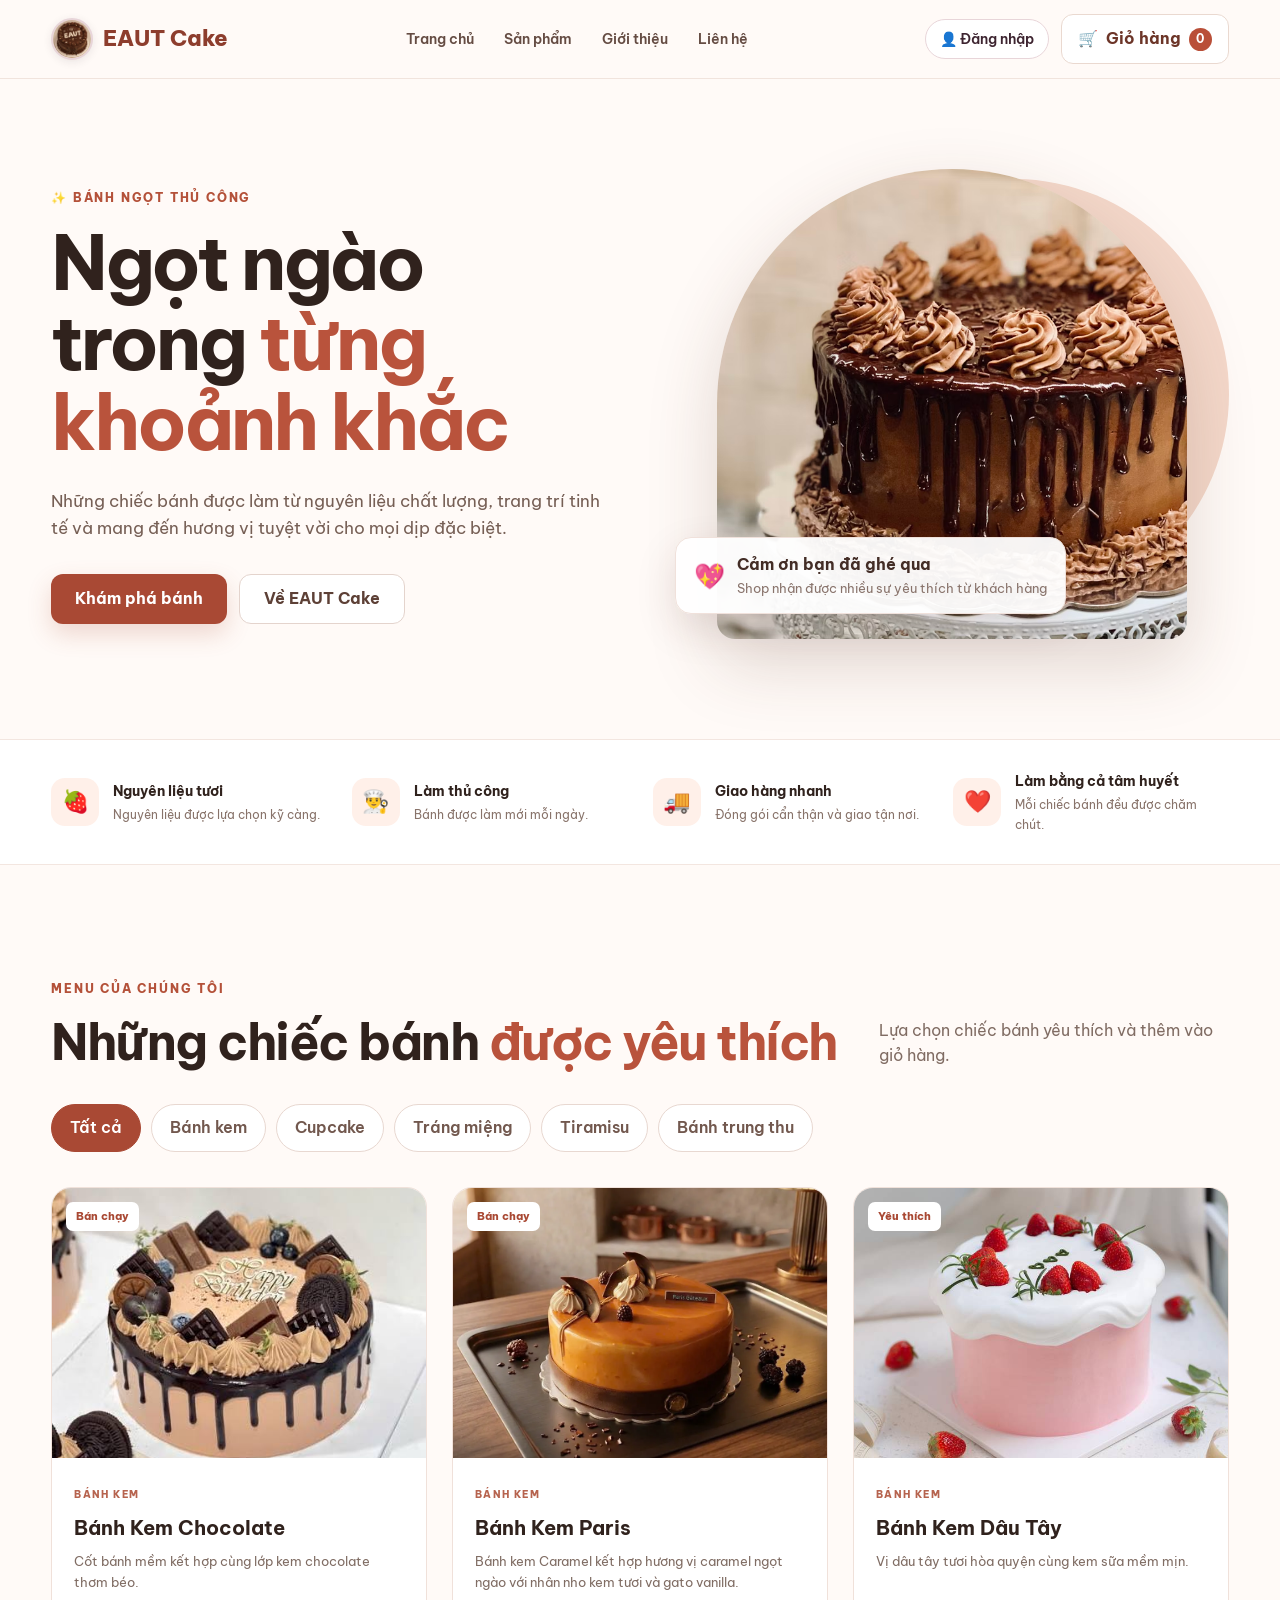
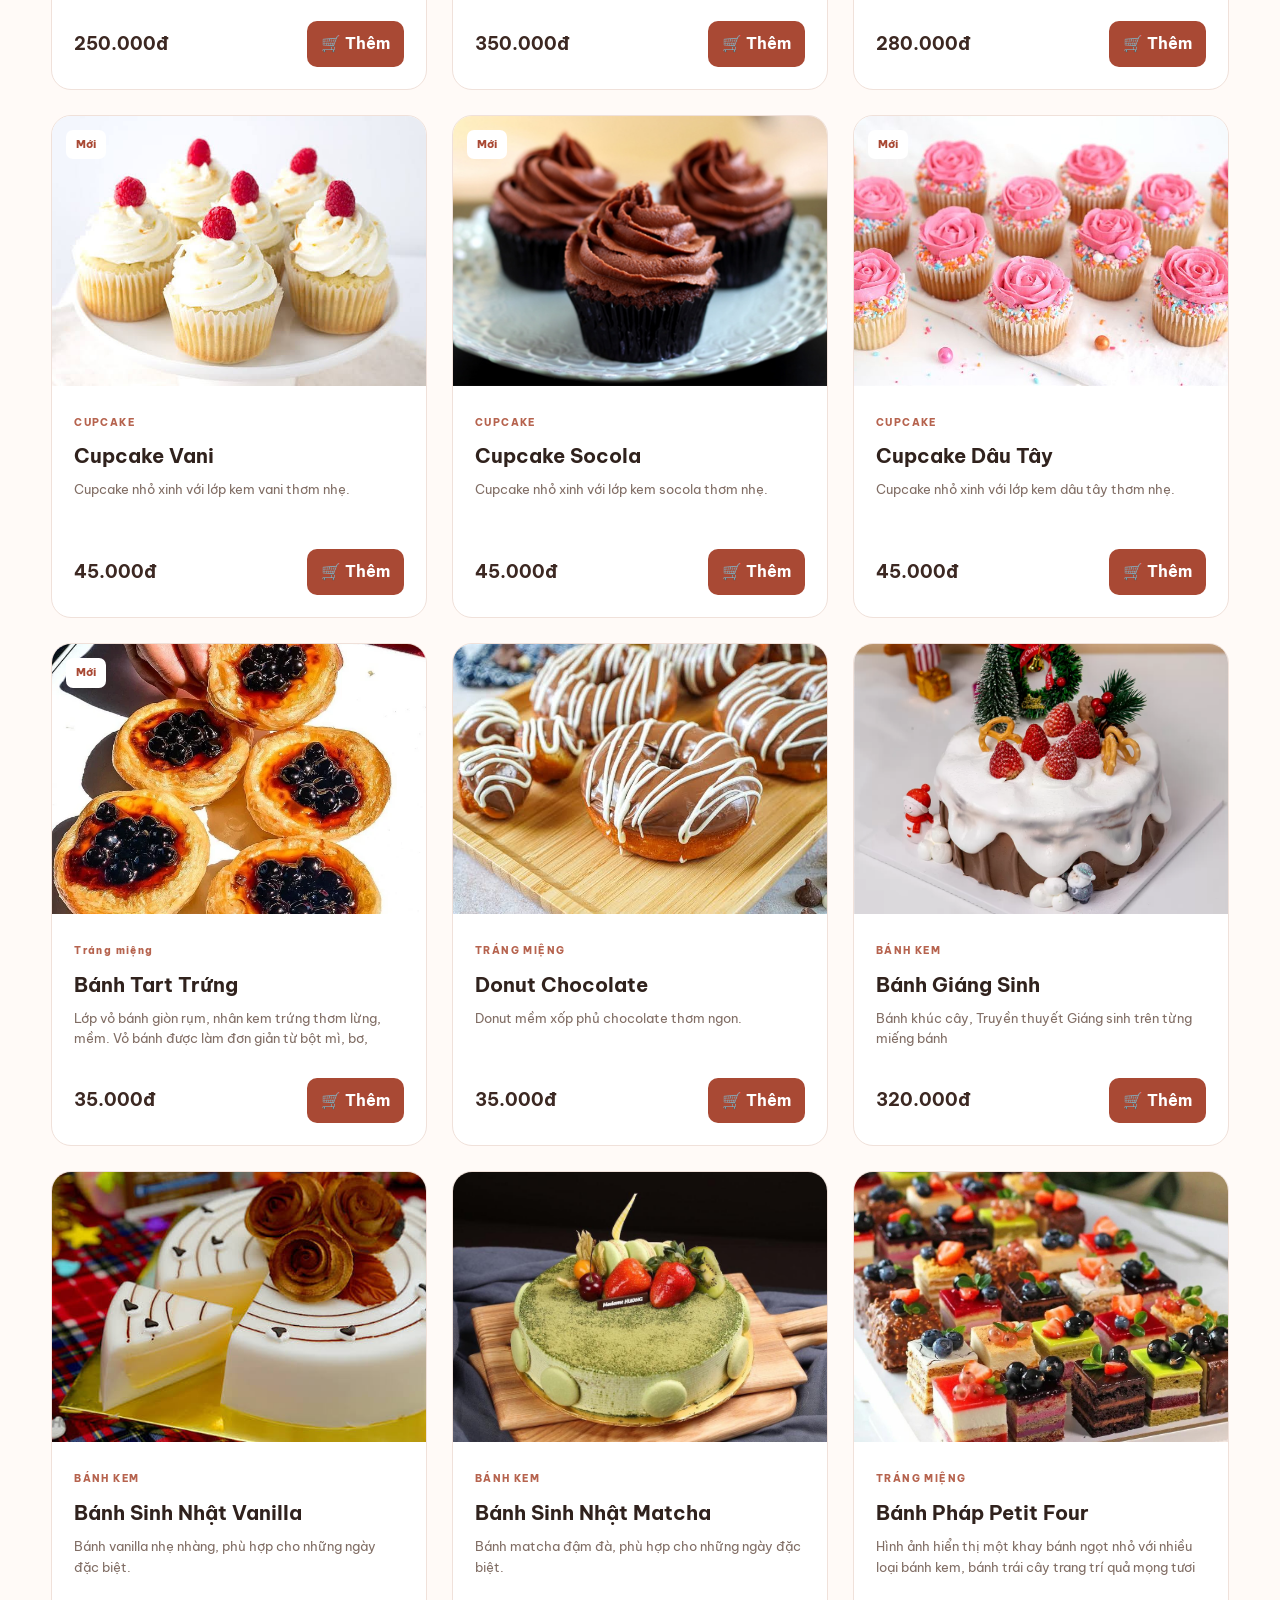
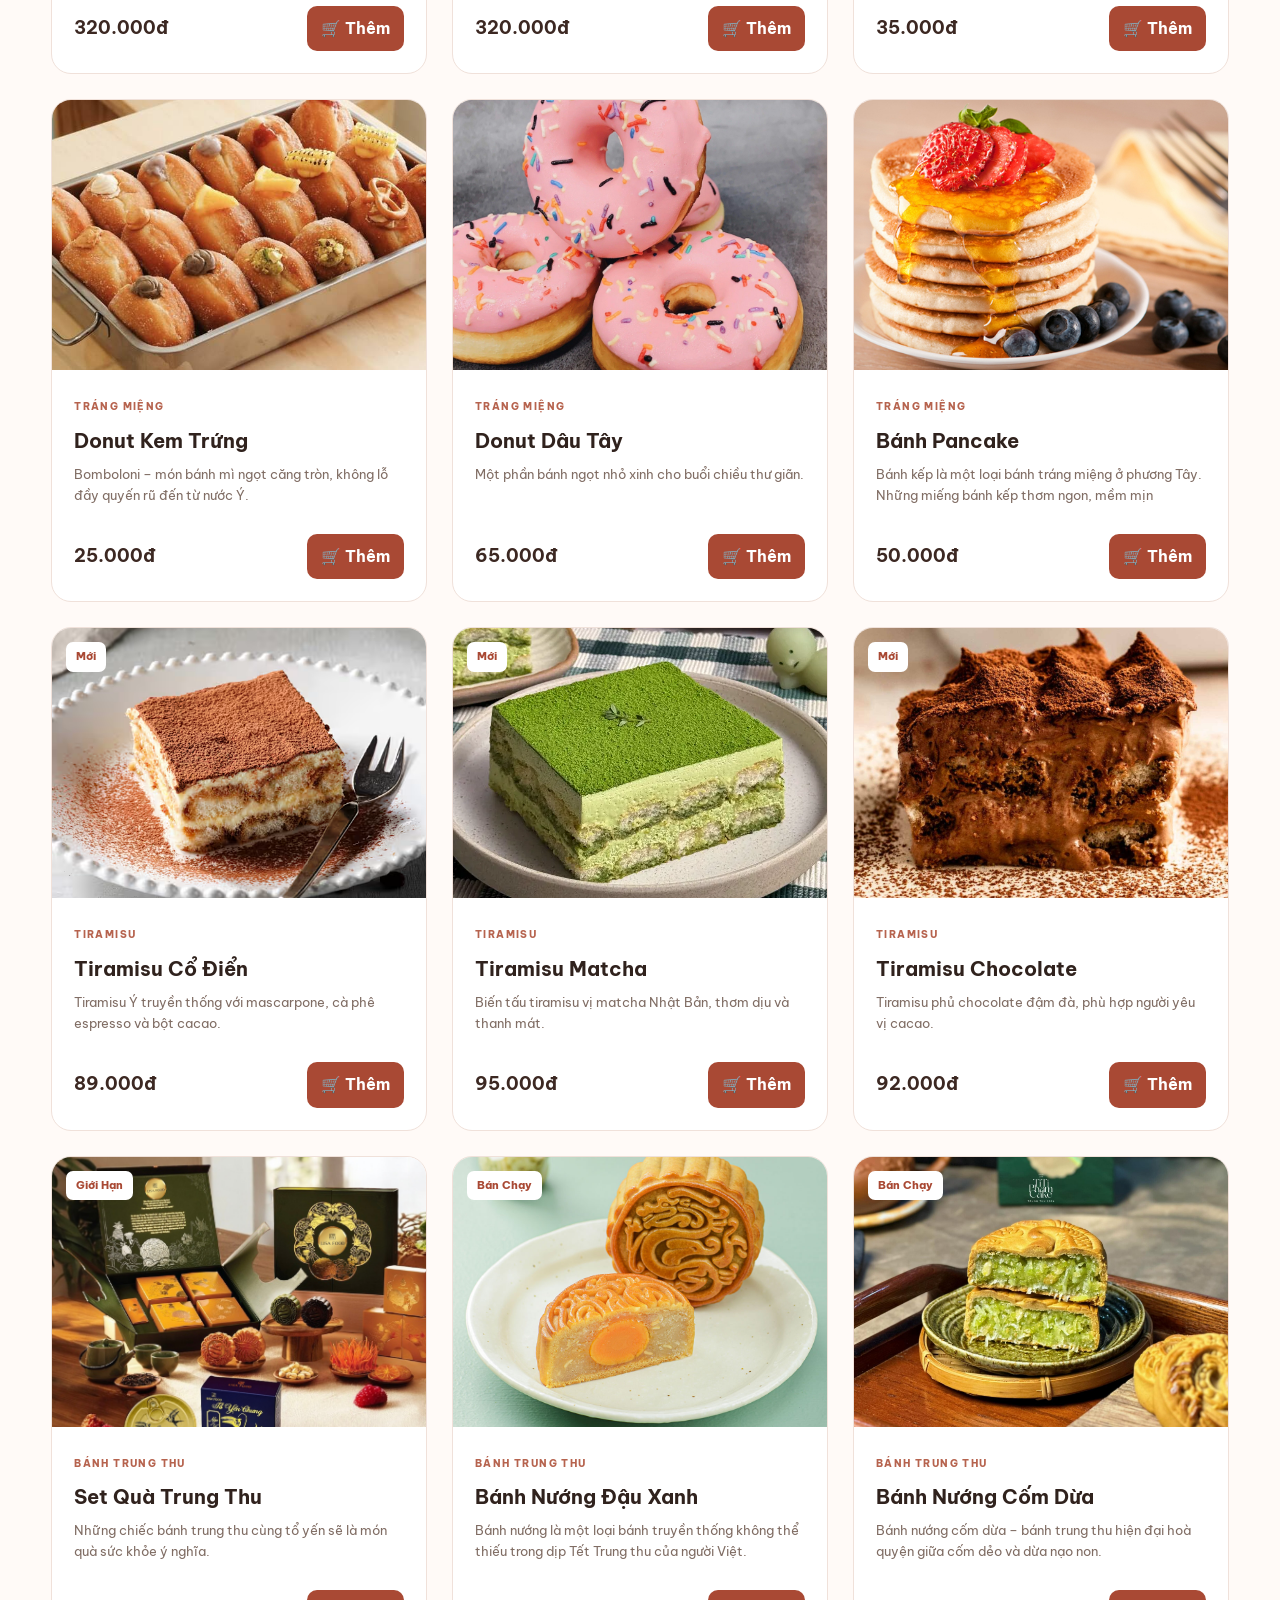
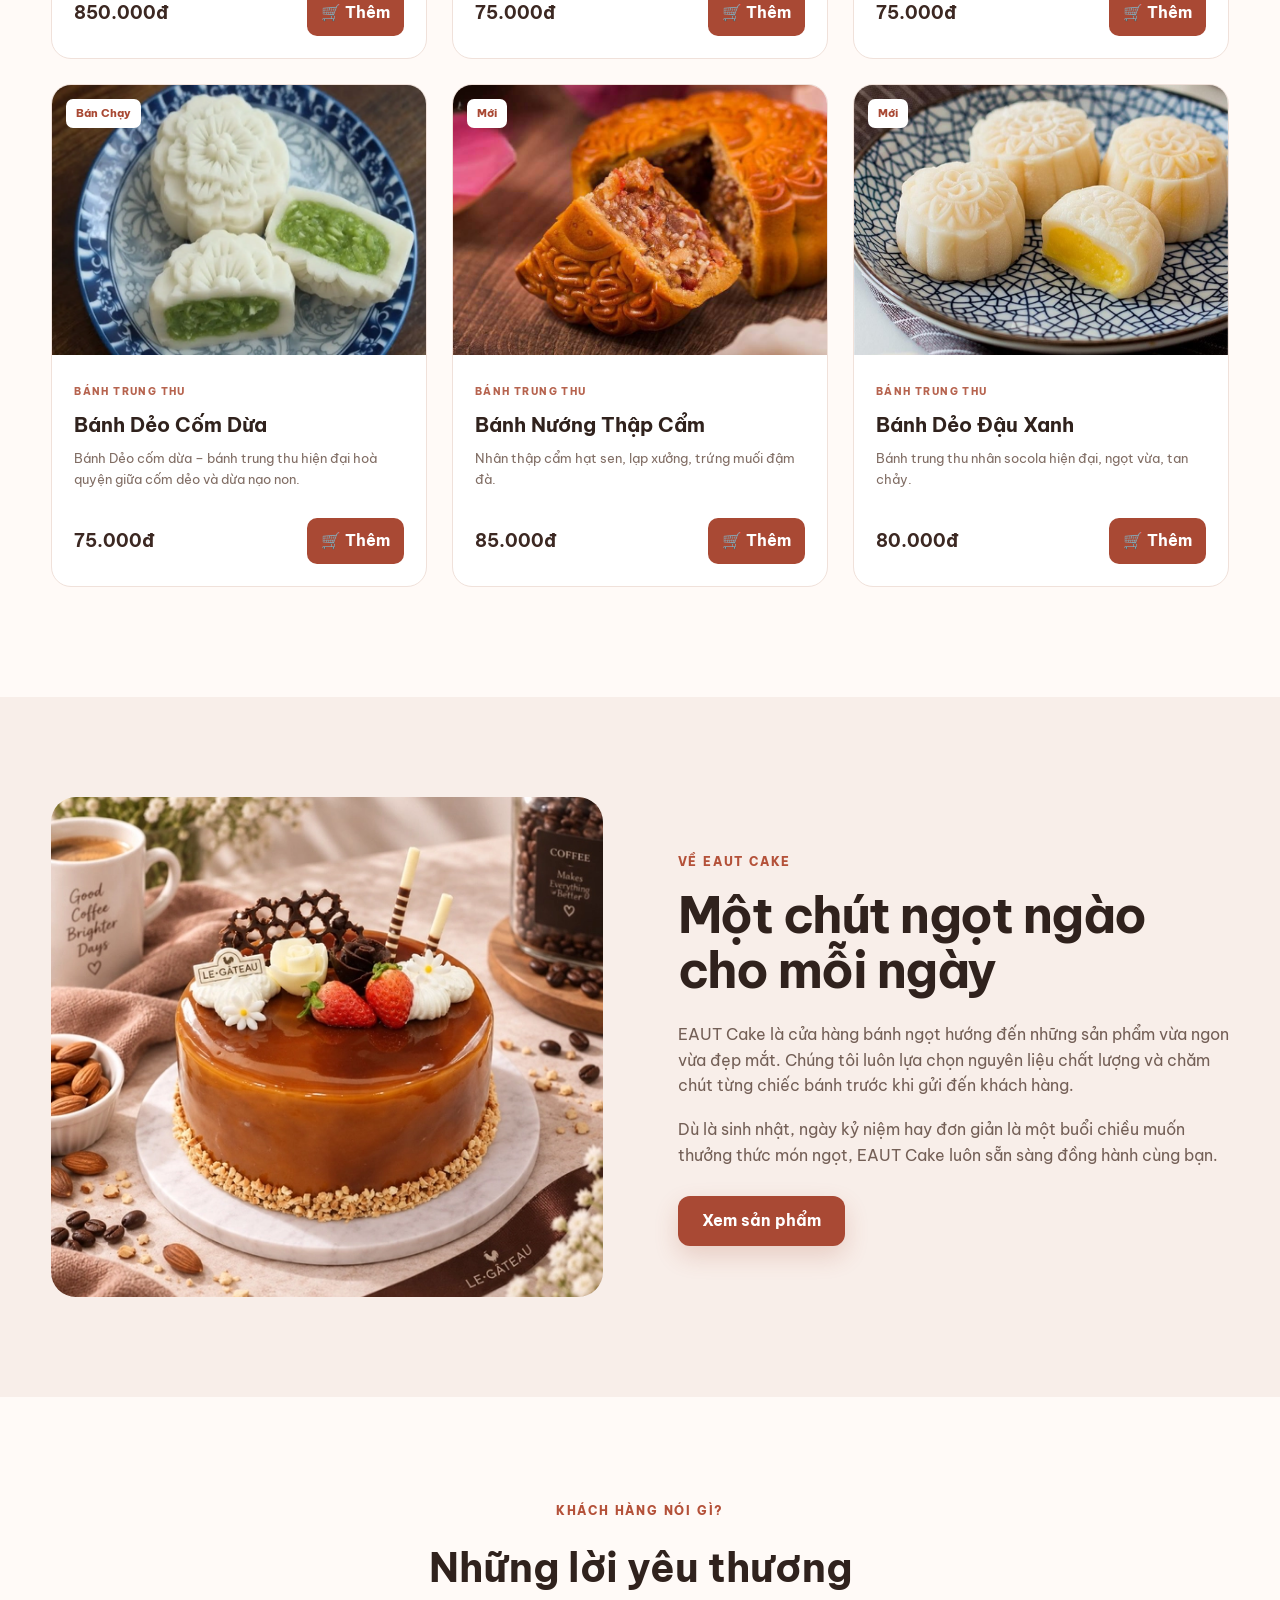
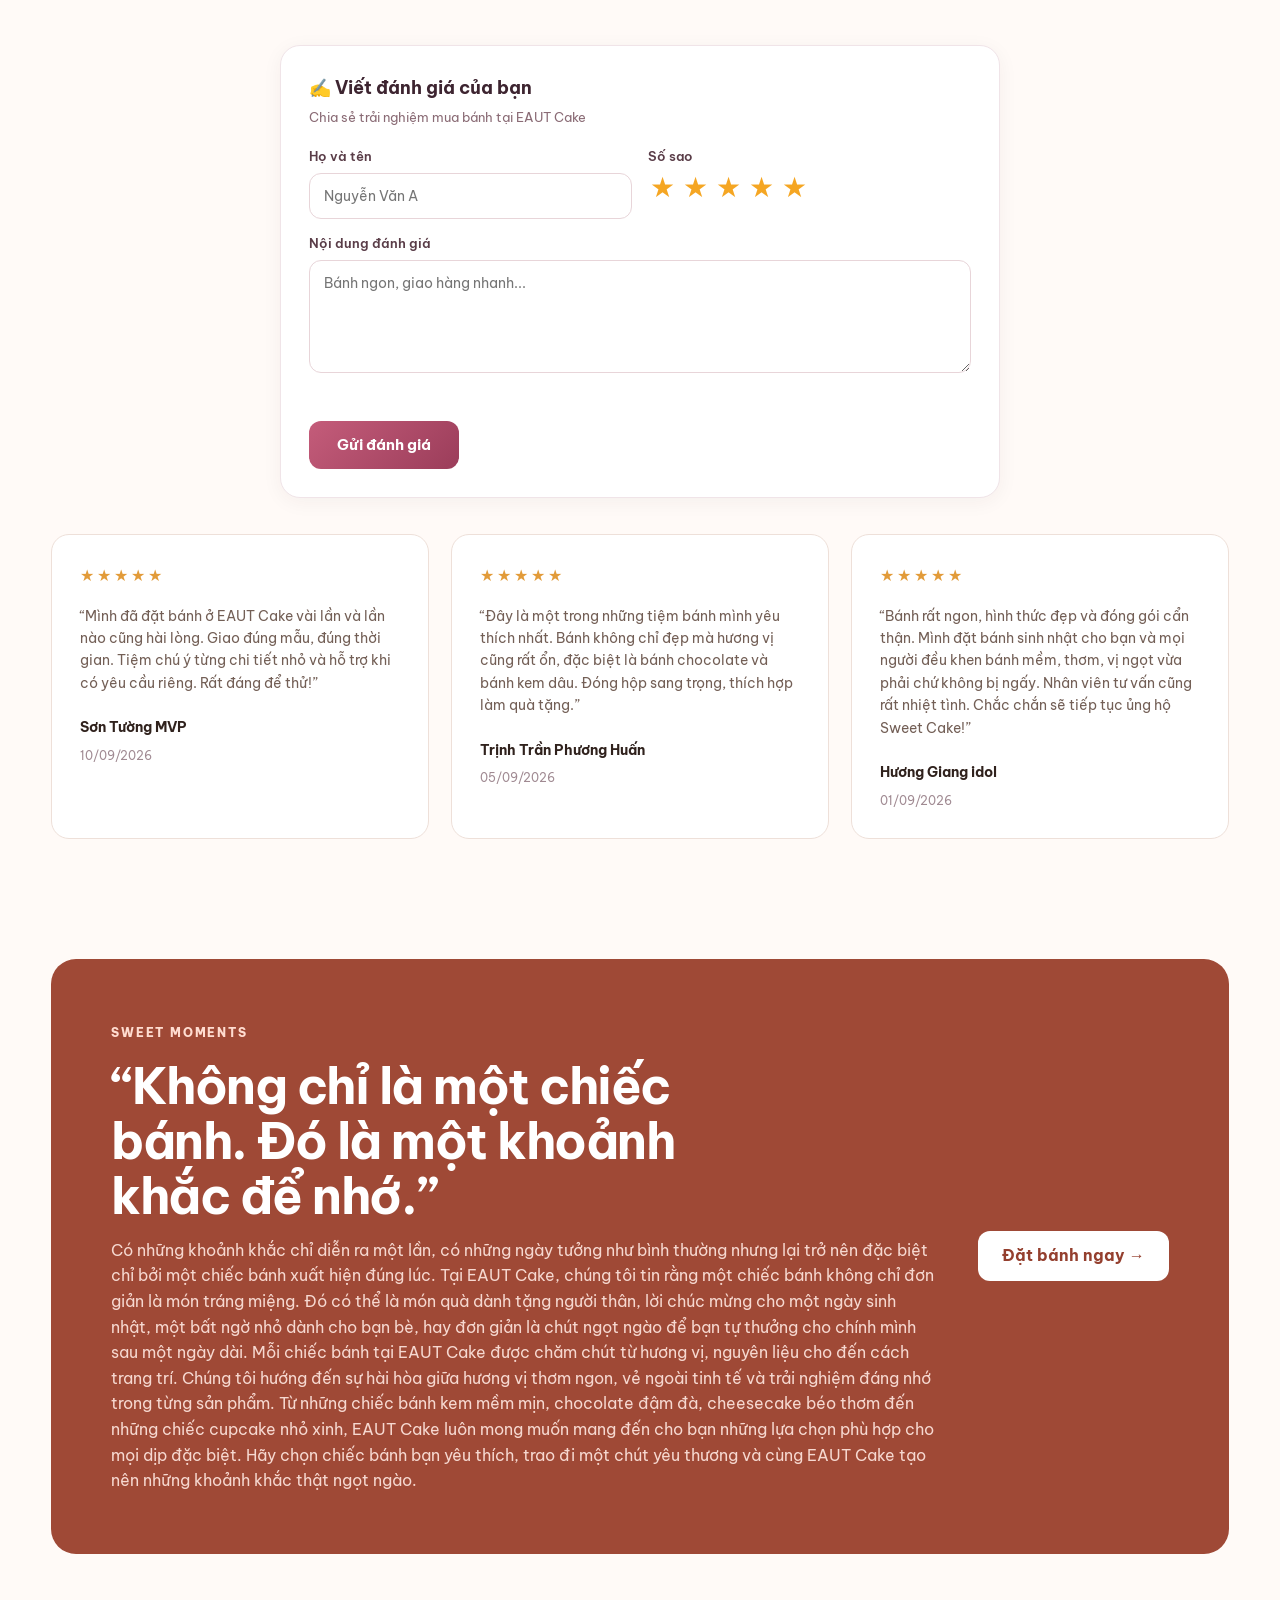
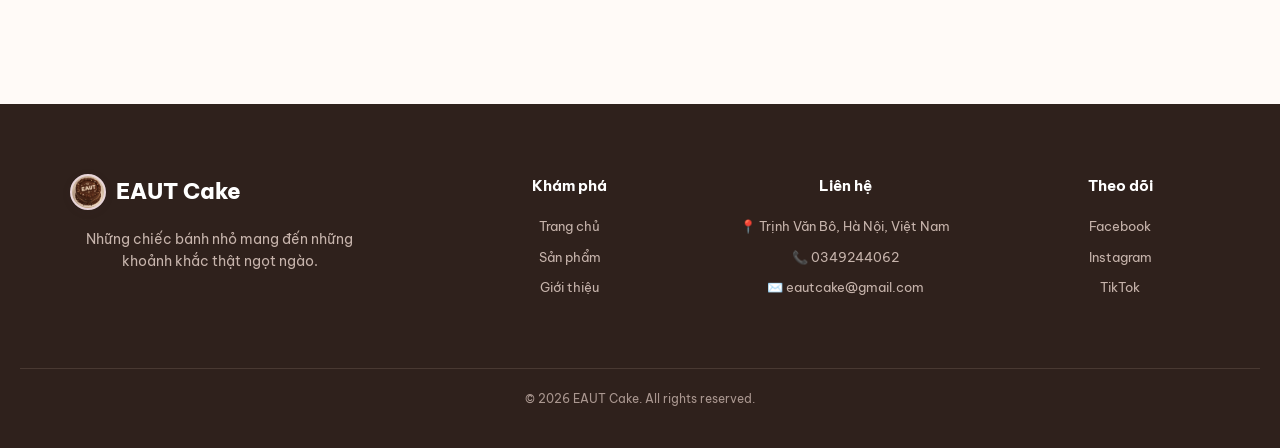
==== commit 61612305: "Add files via upload" ====
--- a/index.html
+++ b/index.html
@@ -294,7 +294,7 @@
                         <h3>Bánh Kem Paris</h3>
 
                         <p>
-                            Bánh kem Caramel Pháp tại Paris Gâteaux kết hợp hương vị caramel 
+                            Bánh kem Caramel kết hợp hương vị caramel 
                             ngọt ngào với nhân nho kem tươi và gato vanilla. 
                         </p>
 
@@ -531,8 +531,8 @@
                         <h3>Bánh Tart Trứng</h3>
 
                         <p>
-                            Lớp vỏ bánh giòn rụm, nhân kem trứng thơm lừng, mềm tan. 
-                            Vỏ bánh được làm đơn giản từ bột mì, bơ, muối
+                            Lớp vỏ bánh giòn rụm, nhân kem trứng thơm lừng, mềm. 
+                            Vỏ bánh được làm đơn giản từ bột mì, bơ,
                         </p>
 
                         <div class="product-bottom">
@@ -744,7 +744,7 @@
                         <h3>Bánh Pháp Petit Four</h3>
 
                         <p>
-                            Hình ảnh hiển thị một khay bánh ngọt nhỏ (petit fours) với nhiều loại bánh kem, 
+                            Hình ảnh hiển thị một khay bánh ngọt nhỏ với nhiều loại bánh kem, 
                             bánh trái cây trang trí quả mọng tươi
                         </p>
 
@@ -963,44 +963,109 @@
                     </div>
                 </div>
 
+                <!-- BÁNH TRUNG THU 6 -->
+                <div class="product-card" data-category="mooncake">
+                    <div class="product-image">
+                        <span class="product-tag">Giới Hạn</span>
+                        <img src="images/setqua.png" alt="Set Quà Trung Thu" loading="lazy">
+                    </div>
+                    <div class="product-content">
+                        <span class="product-type">BÁNH TRUNG THU</span>
+                        <h3>Set Quà Trung Thu</h3>
+                        <p>
+                            Những chiếc bánh trung thu cùng tổ yến sẽ là món quà sức
+                            khỏe ý nghĩa.
+                        </p>
+                        <div class="product-bottom">
+                            <strong>850.000đ</strong>
+                            <button class="add-btn" onclick="addToCart('Set Quà Trung Thu', 850000)">
+                                🛒 Thêm
+                            </button>
+                        </div>
+                    </div>
+                </div>
+
                 <!-- BÁNH TRUNG THU 1 -->
                 <div class="product-card" data-category="mooncake">
                     <div class="product-image">
-                        <span class="product-tag">Mới</span>
-                        <img src="images/banhnuong2.jpg" alt="Bánh Nướng Trung Thu" loading="lazy">
+                        <span class="product-tag">Bán Chạy</span>
+                        <img src="images/banhnuong2.jpg" alt="Bánh Nướng Đậu Xanh" loading="lazy">
                     </div>
                     <div class="product-content">
                         <span class="product-type">BÁNH TRUNG THU</span>
-                        <h3>Bánh Nướng Trung Thu</h3>
-                        <p>
-                            Bánh nướng trung thu là một trong hai loại bánh truyền thống không thể thiếu trong dịp 
-                            Tết Trung thu của người Việt, bên cạnh bánh dẻo.
+                        <h3>Bánh Nướng Đậu Xanh</h3>
+                        <p>
+                            Bánh nướng là một loại bánh truyền thống không thể thiếu trong dịp 
+                            Tết Trung thu của người Việt.
                         </p>
                         <div class="product-bottom">
                             <strong>75.000đ</strong>
-                            <button class="add-btn" onclick="addToCart('Bánh Nướng Trung Thu', 75000)">
-                                🛒 Thêm
-                            </button>
-                        </div>
-                    </div>
-                </div>
+                            <button class="add-btn" onclick="addToCart('Bánh Nướng Đậu Xanh', 75000)">
+                                🛒 Thêm
+                            </button>
+                        </div>
+                    </div>
+                </div>
+
+                <!-- BÁNH TRUNG THU 4 -->
+                <div class="product-card" data-category="mooncake">
+                    <div class="product-image">
+                        <span class="product-tag">Bán Chạy</span>
+                        <img src="images/bncomdua.jpg" alt="Bánh Nướng Cốm Dừa" loading="lazy">
+                    </div>
+                    <div class="product-content">
+                        <span class="product-type">BÁNH TRUNG THU</span>
+                        <h3>Bánh Nướng Cốm Dừa</h3>
+                        <p>
+                            Bánh nướng cốm dừa – bánh trung thu hiện đại hoà quyện giữa cốm dẻo và dừa nạo non.
+                        </p>
+                        <div class="product-bottom">
+                            <strong>75.000đ</strong>
+                            <button class="add-btn" onclick="addToCart('Bánh Nướng Cốm Dừa', 75000)">
+                                🛒 Thêm
+                            </button>
+                        </div>
+                    </div>
+                </div>
+
+                <!-- BÁNH TRUNG THU 5 -->
+                <div class="product-card" data-category="mooncake">
+                    <div class="product-image">
+                        <span class="product-tag">Bán Chạy</span>
+                        <img src="images/bdcomdua.webp" alt="Bánh Dẻo Cốm Dừa" loading="lazy">
+                    </div>
+                    <div class="product-content">
+                        <span class="product-type">BÁNH TRUNG THU</span>
+                        <h3>Bánh Dẻo Cốm Dừa</h3>
+                        <p>
+                            Bánh Dẻo cốm dừa – bánh trung thu hiện đại hoà quyện giữa cốm dẻo và dừa nạo non.
+                        </p>
+                        <div class="product-bottom">
+                            <strong>75.000đ</strong>
+                            <button class="add-btn" onclick="addToCart('Bánh Dẻo Cốm Dừa', 75000)">
+                                🛒 Thêm
+                            </button>
+                        </div>
+                    </div>
+                </div>
+
 
                 <!-- BÁNH TRUNG THU 2 -->
                 <div class="product-card" data-category="mooncake">
                     <div class="product-image">
                         <span class="product-tag">Mới</span>
-                        <img src="images/banhnuong.jpg" alt="Bánh Trung Thu Thập Cẩm" loading="lazy">
+                        <img src="images/banhnuong.jpg" alt="Bánh Nướng Thập Cẩm" loading="lazy">
                     </div>
                     <div class="product-content">
                         <span class="product-type">BÁNH TRUNG THU</span>
-                        <h3>Bánh Trung Thu Thập Cẩm</h3>
+                        <h3>Bánh Nướng Thập Cẩm</h3>
                         <p>
                             Nhân thập cẩm hạt sen, lạp xưởng,
                             trứng muối đậm đà.
                         </p>
                         <div class="product-bottom">
                             <strong>85.000đ</strong>
-                            <button class="add-btn" onclick="addToCart('Bánh Trung Thu Thập Cẩm', 85000)">
+                            <button class="add-btn" onclick="addToCart('Bánh Nướng Thập Cẩm', 85000)">
                                 🛒 Thêm
                             </button>
                         </div>
@@ -1011,18 +1076,18 @@
                 <div class="product-card" data-category="mooncake">
                     <div class="product-image">
                         <span class="product-tag">Mới</span>
-                        <img src="images/banhdeo.jpg" alt="Bánh Dẻo Trung Thu" loading="lazy">
+                        <img src="images/banhdeo.jpg" alt="Bánh Dẻo Đậu Xanh" loading="lazy">
                     </div>
                     <div class="product-content">
                         <span class="product-type">BÁNH TRUNG THU</span>
-                        <h3>Bánh Dẻo Trung Thu</h3>
+                        <h3>Bánh Dẻo Đậu Xanh</h3>
                         <p>
                             Bánh trung thu nhân socola hiện đại,
                             ngọt vừa, tan chảy.
                         </p>
                         <div class="product-bottom">
                             <strong>80.000đ</strong>
-                            <button class="add-btn" onclick="addToCart('Bánh Dẻo Trung Thu', 80000)">
+                            <button class="add-btn" onclick="addToCart('Bánh Dẻo Đậu Xanh', 80000)">
                                 🛒 Thêm
                             </button>
                         </div>
@@ -1161,13 +1226,19 @@
                     </span>
 
                     <h2>
-                        Ngọt ngào cho từng khoảnh khắc
+                        “Không chỉ là một chiếc bánh. Đó là một khoảnh khắc để nhớ.”
                     </h2>
 
                     <p>
-                        Những chiếc bánh được chăm chút từ hương vị đến từng chi tiết,
-mang đến một chút ngọt ngào cho những ngày bình thường
-và làm những khoảnh khắc đặc biệt trở nên đáng nhớ hơn.
+                       Có những khoảnh khắc chỉ diễn ra một lần, có những ngày tưởng như bình thường nhưng lại trở nên đặc biệt chỉ bởi một chiếc bánh xuất hiện đúng lúc.
+
+Tại EAUT Cake, chúng tôi tin rằng một chiếc bánh không chỉ đơn giản là món tráng miệng. Đó có thể là món quà dành tặng người thân, lời chúc mừng cho một ngày sinh nhật, một bất ngờ nhỏ dành cho bạn bè, hay đơn giản là chút ngọt ngào để bạn tự thưởng cho chính mình sau một ngày dài.
+
+Mỗi chiếc bánh tại EAUT Cake được chăm chút từ hương vị, nguyên liệu cho đến cách trang trí. Chúng tôi hướng đến sự hài hòa giữa hương vị thơm ngon, vẻ ngoài tinh tế và trải nghiệm đáng nhớ trong từng sản phẩm.
+
+Từ những chiếc bánh kem mềm mịn, chocolate đậm đà, cheesecake béo thơm đến những chiếc cupcake nhỏ xinh, EAUT Cake luôn mong muốn mang đến cho bạn những lựa chọn phù hợp cho mọi dịp đặc biệt.
+
+Hãy chọn chiếc bánh bạn yêu thích, trao đi một chút yêu thương và cùng EAUT Cake tạo nên những khoảnh khắc thật ngọt ngào.
                     </p>
                 </div>
 
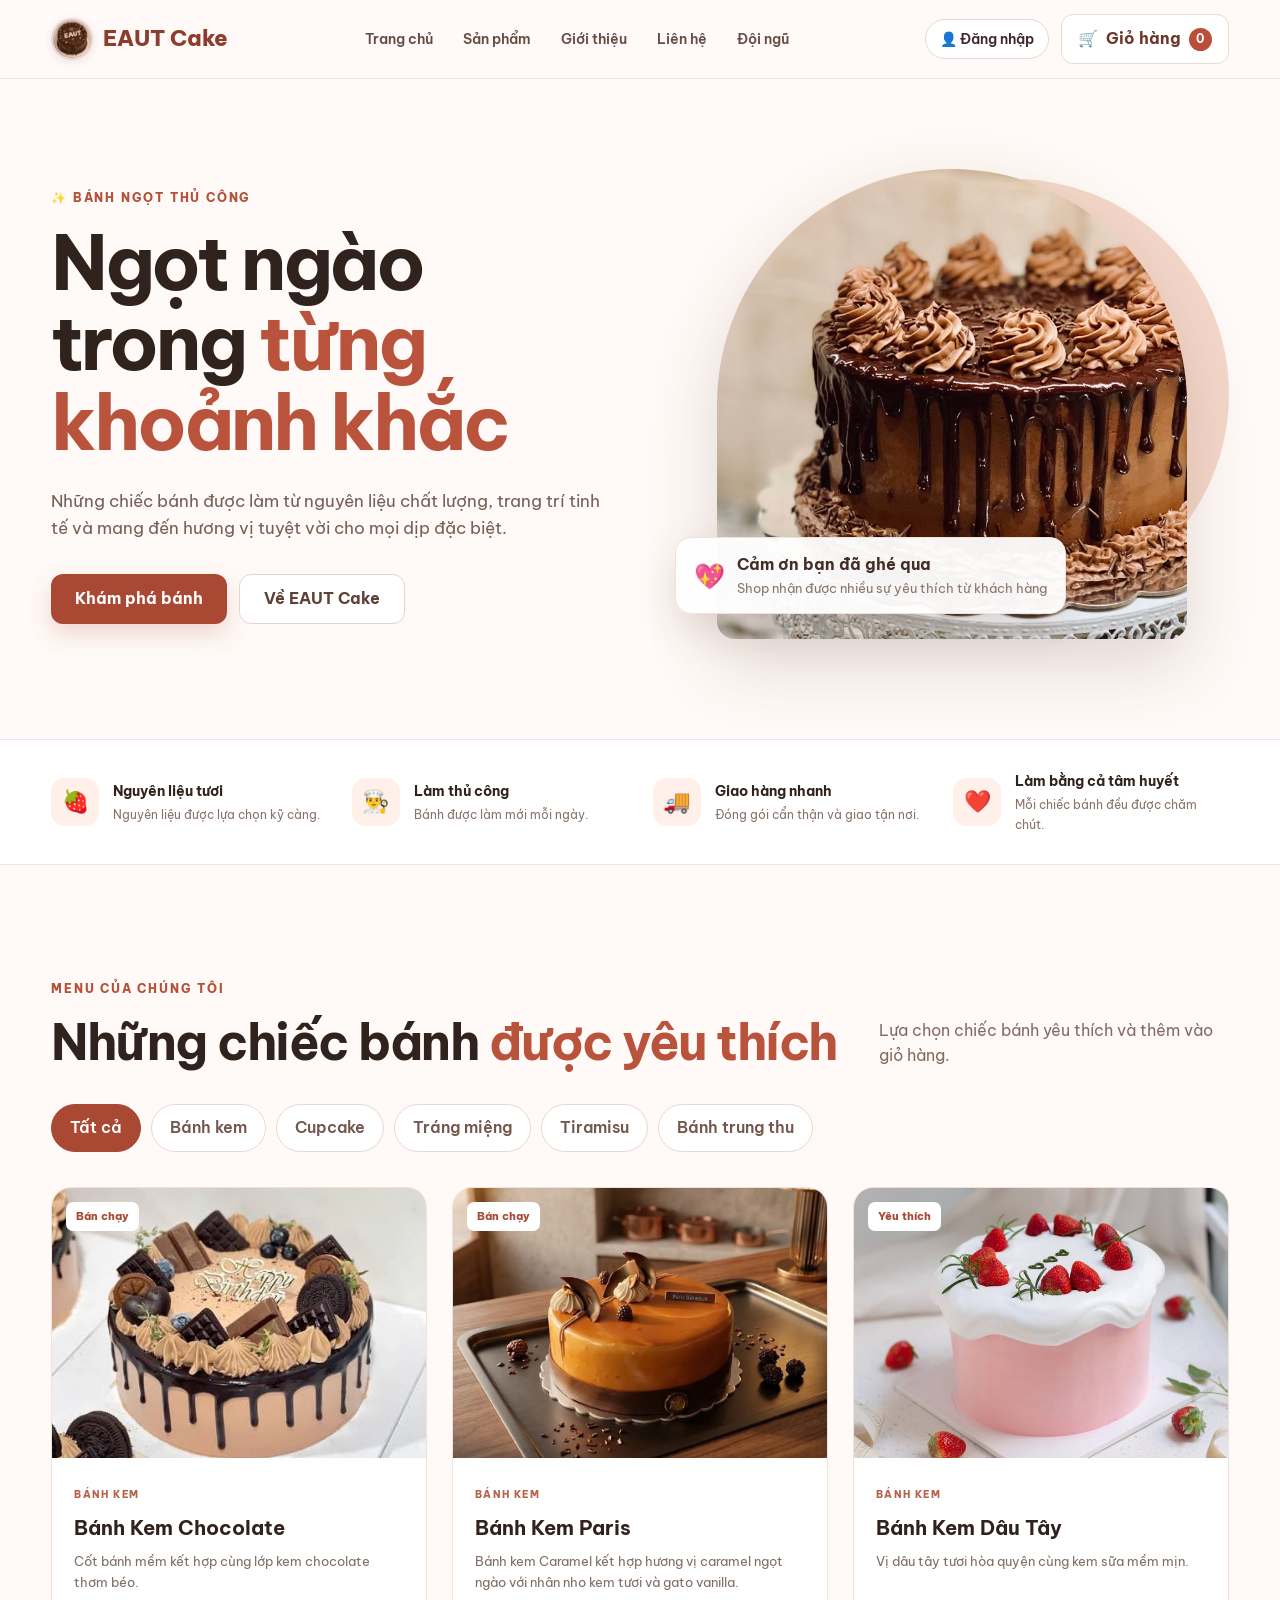
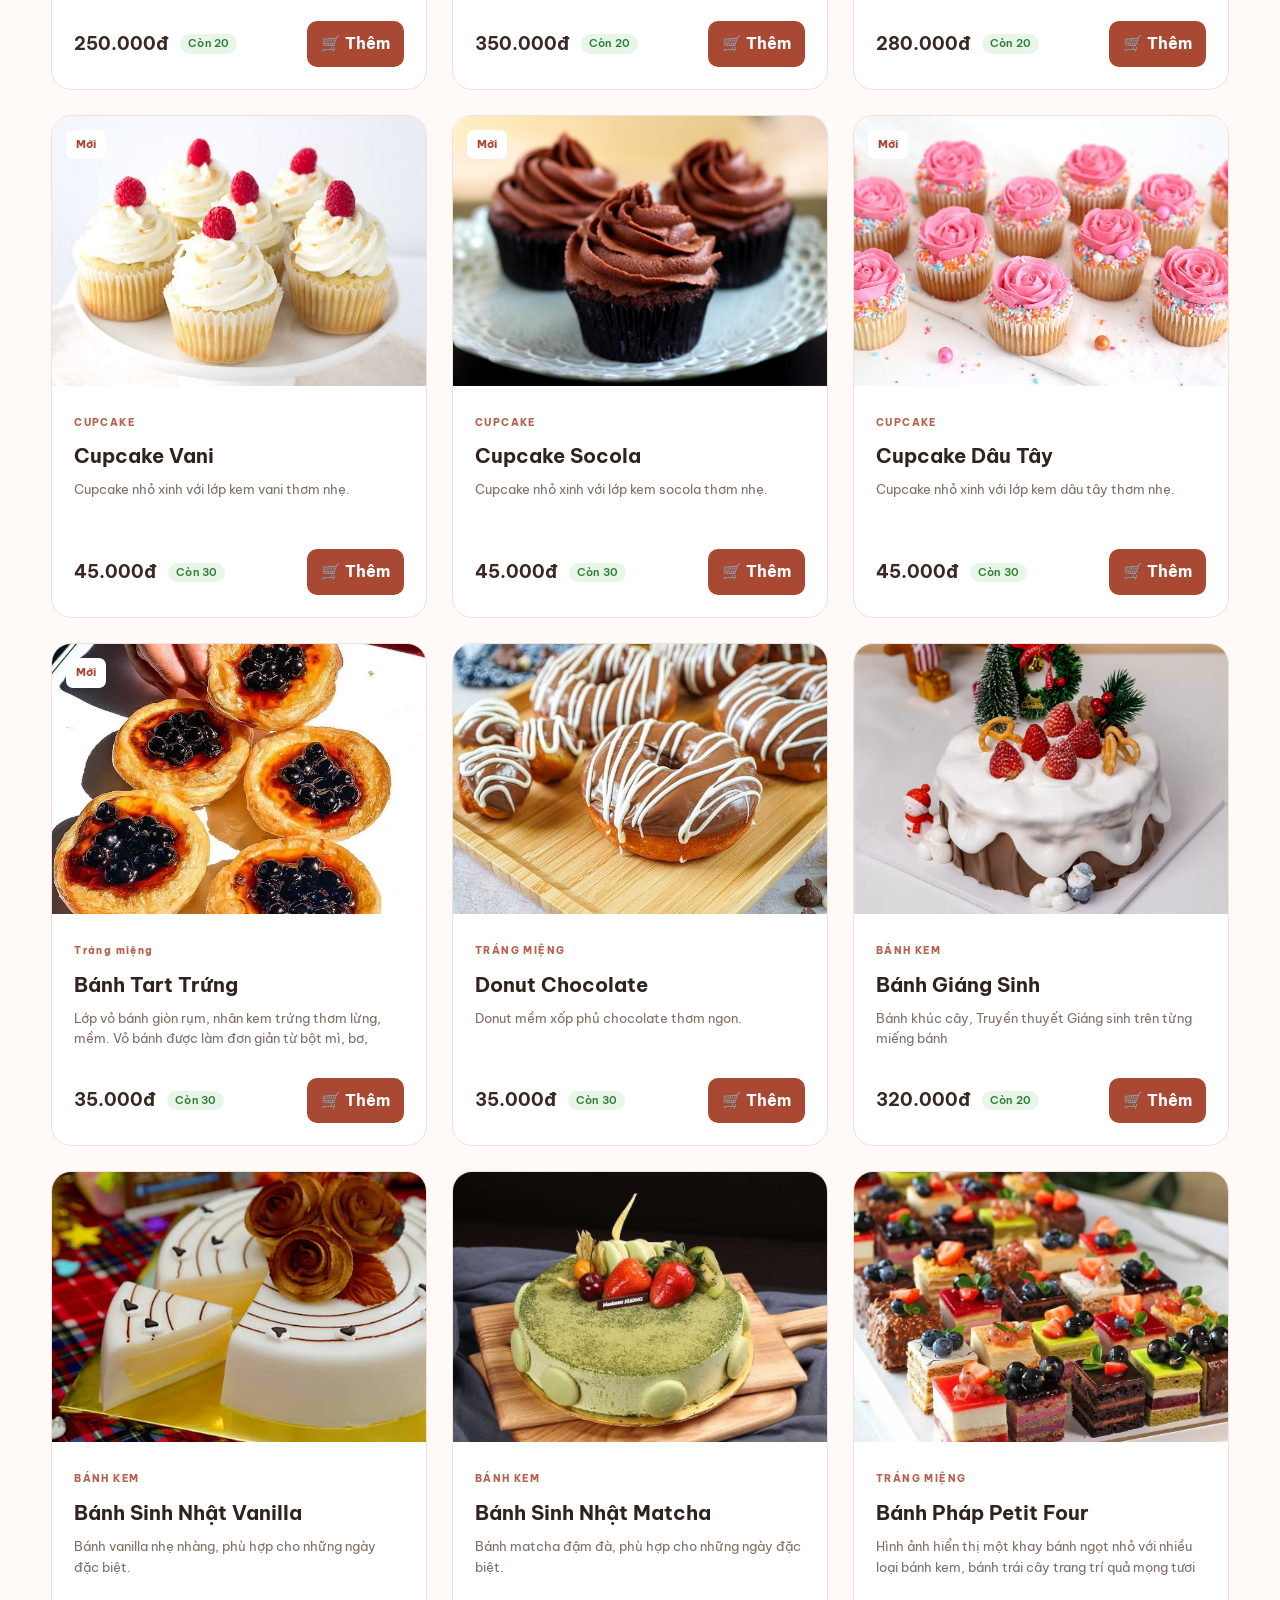
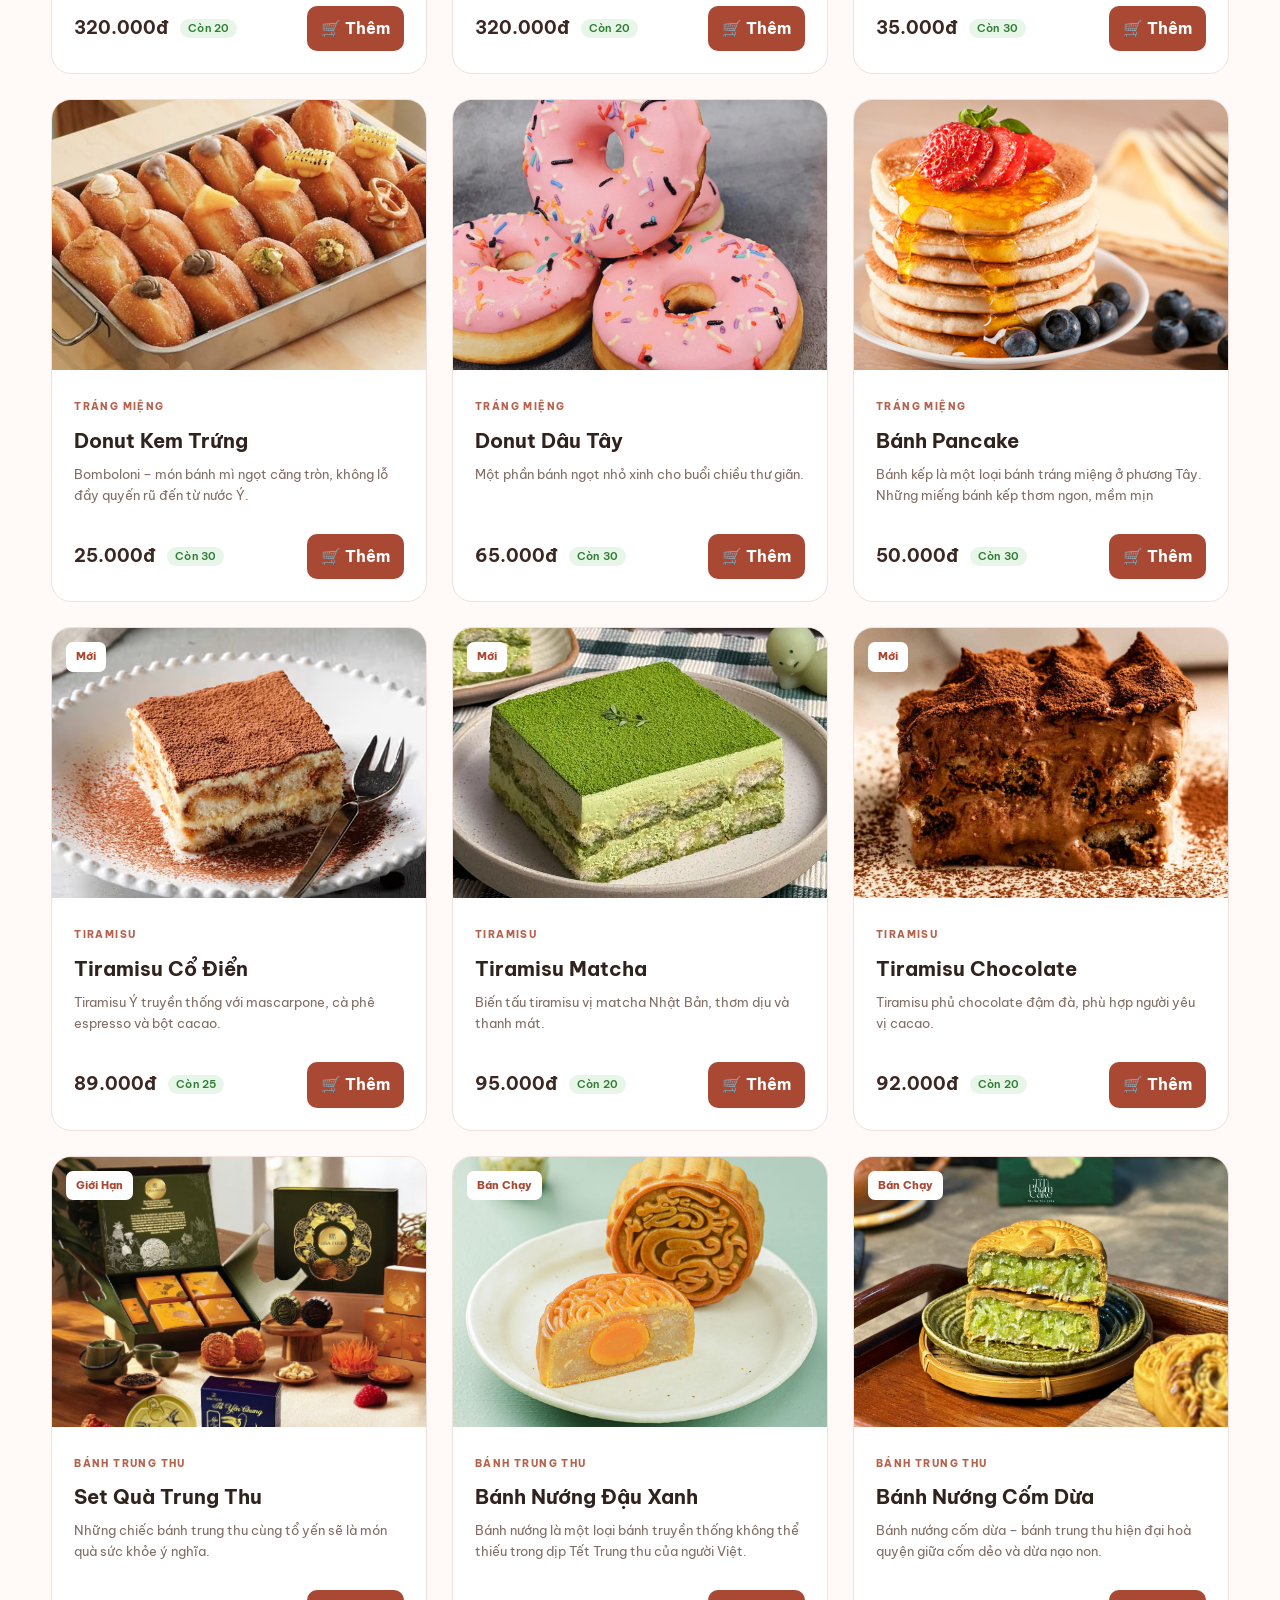
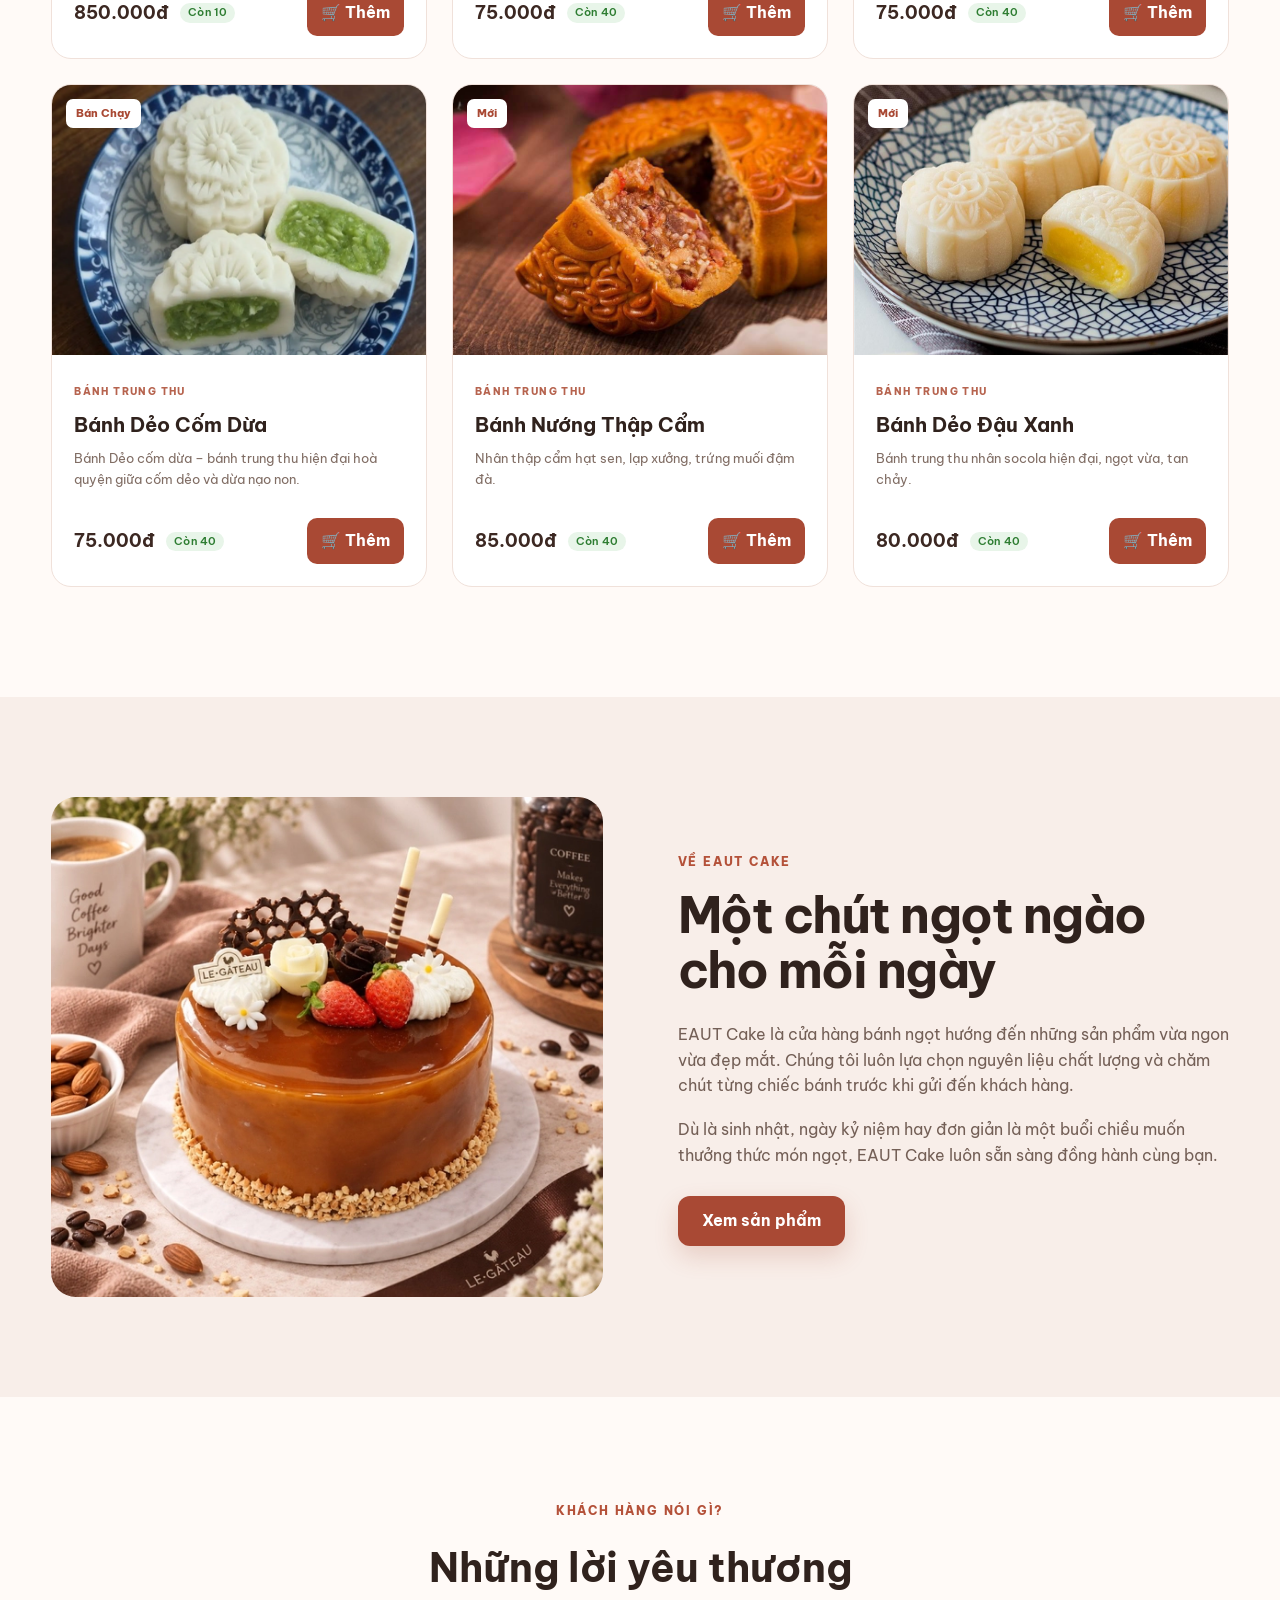
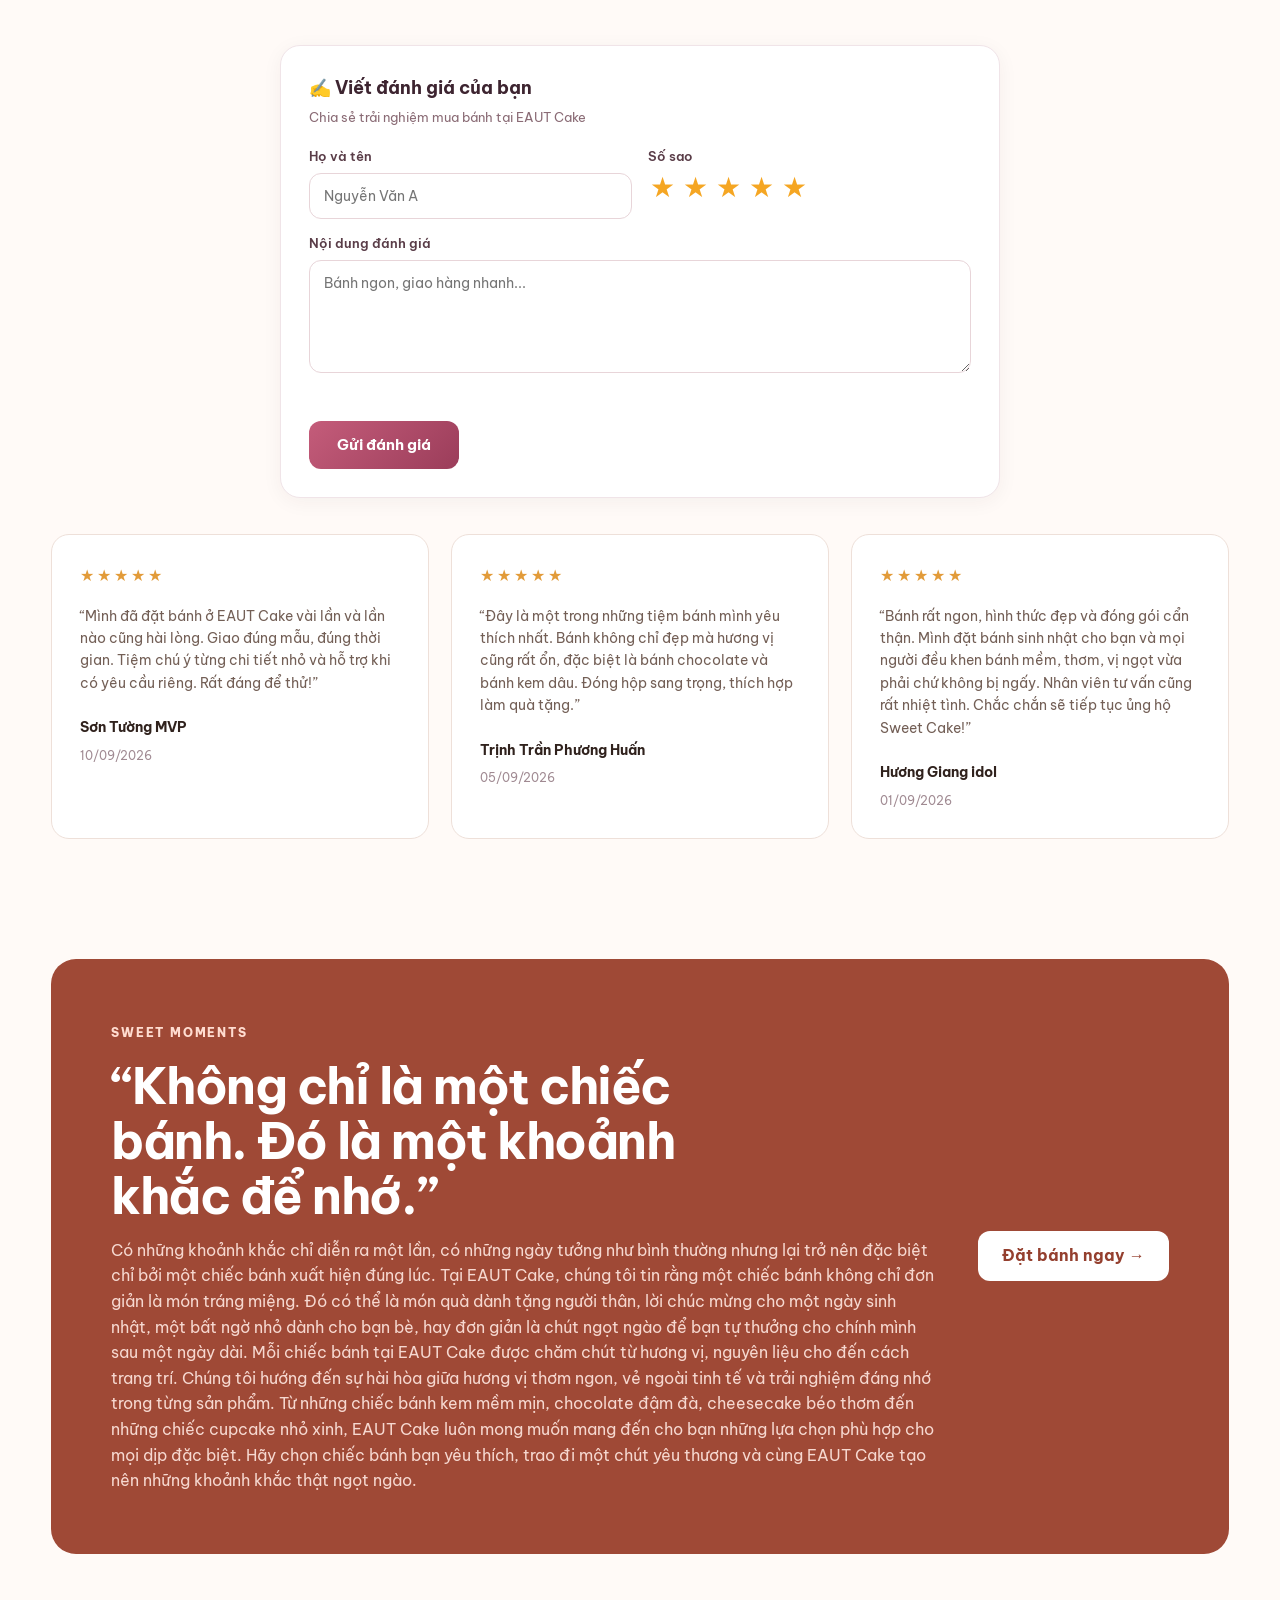
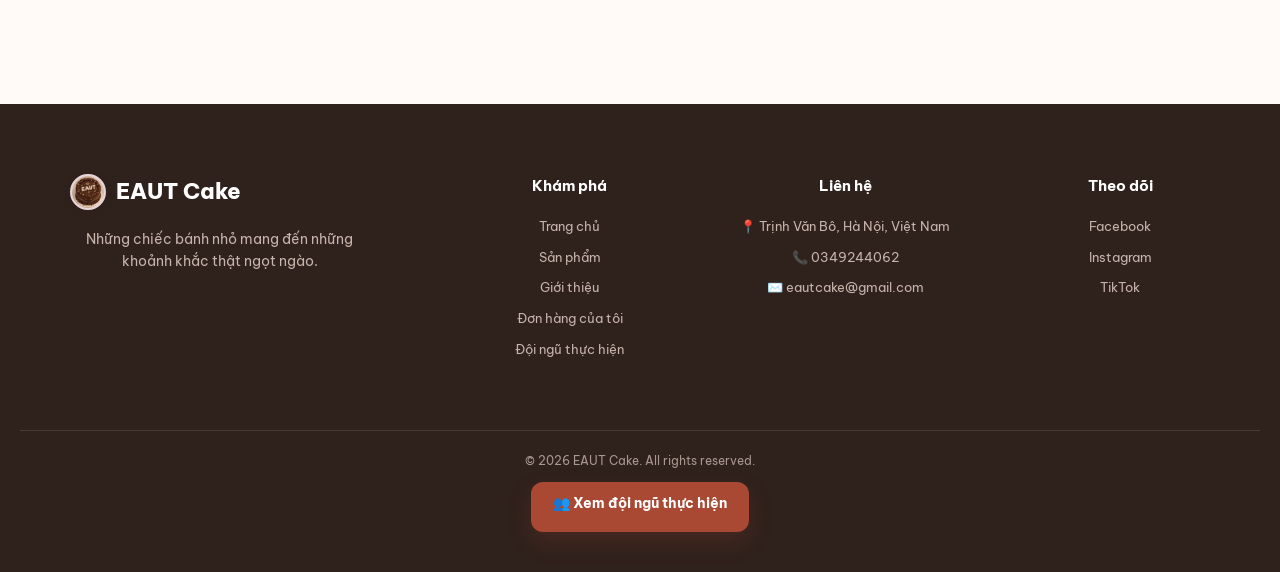
==== commit 36d406c8: "Add files via upload" ====
--- a/index.html
+++ b/index.html
@@ -28,6 +28,7 @@
                 <a href="#products">Sản phẩm</a>
                 <a href="#about">Giới thiệu</a>
                 <a href="#contact">Liên hệ</a>
+                <a href="team.html">Đội ngũ</a>
             </nav>
 
             <div class="header-actions">
@@ -43,6 +44,7 @@
                             <span>▾</span>
                         </button>
                         <div class="user-dropdown" id="user-dropdown">
+                            <a href="orders.html">🧾 Đơn hàng của tôi</a>
                             <a href="#" id="admin-link-item" style="display:none;" onclick="goAdmin(event)">⚙️ Quản trị</a>
                             <a href="#" onclick="handleLogout(event)">🚪 Đăng xuất</a>
                         </div>
@@ -304,7 +306,7 @@
 
                             <button
                                 class="add-btn"
-                                onclick="addToCart('Bánh Kem Paris', 250000)"
+                                onclick="addToCart('Bánh Kem Paris', 350000)"
                             >
                                 🛒 Thêm
                             </button>
@@ -494,7 +496,7 @@
 
                             <button
                                 class="add-btn"
-                                onclick="addToCart('Cupcake dâu tây', 45000)"
+                                onclick="addToCart('Cupcake Dâu Tây', 45000)"
                             >
                                 🛒 Thêm
                             </button>
@@ -541,7 +543,7 @@
 
                             <button
                                 class="add-btn"
-                                onclick="addToCart('Bánh Trứng', 35000)"
+                                onclick="addToCart('Bánh Tart Trứng', 35000)"
                             >
                                 🛒 Thêm
                             </button>
@@ -754,7 +756,7 @@
 
                             <button
                                 class="add-btn"
-                                onclick="addToCart('Bánh ngọt', 35000)"
+                                onclick="addToCart('Bánh Pháp Petit Four', 35000)"
                             >
                                 🛒 Thêm
                             </button>
@@ -797,7 +799,7 @@
 
                             <button
                                 class="add-btn"
-                                onclick="addToCart('Donut kem trứng', 25000)"
+                                onclick="addToCart('Donut Kem Trứng', 25000)"
                             >
                                 🛒 Thêm
                             </button>
@@ -1282,6 +1284,8 @@
                 <a href="#home">Trang chủ</a>
                 <a href="#products">Sản phẩm</a>
                 <a href="#about">Giới thiệu</a>
+                <a href="orders.html">Đơn hàng của tôi</a>
+                <a href="team.html">Đội ngũ thực hiện</a>
 
             </div>
 
@@ -1320,10 +1324,47 @@
                 © 2026 EAUT Cake. All rights reserved.
             </p>
 
+            <a href="team.html" class="primary-btn" style="display:inline-block;margin-top:12px;padding:10px 22px;font-size:14px;text-decoration:none;">
+                👥 Xem đội ngũ thực hiện
+            </a>
+
         </div>
 
     </footer>
 
+
+    <!-- PRODUCT DETAIL MODAL -->
+    <div class="overlay" id="product-detail-overlay" onclick="closeProductDetail(event)">
+        <div class="product-detail-modal" onclick="event.stopPropagation()">
+            <button class="close-btn" type="button" onclick="closeProductDetail()">&times;</button>
+            <div class="pd-layout">
+                <div class="pd-image-wrap">
+                    <img id="pd-image" src="" alt="">
+                    <span class="pd-tag" id="pd-tag" style="display:none;"></span>
+                </div>
+                <div class="pd-info">
+                    <span class="pd-type" id="pd-type"></span>
+                    <h2 id="pd-name"></h2>
+                    <p class="pd-price" id="pd-price"></p>
+                    <p class="pd-stock" id="pd-stock"></p>
+
+                    <div class="pd-section">
+                        <h3>Giới thiệu</h3>
+                        <p id="pd-desc"></p>
+                    </div>
+
+                    <div class="pd-section">
+                        <h3>Thành phần</h3>
+                        <ul id="pd-ingredients"></ul>
+                    </div>
+
+                    <button type="button" class="primary-btn pd-add-btn" id="pd-add-btn">
+                        🛒 Thêm vào giỏ hàng
+                    </button>
+                </div>
+            </div>
+        </div>
+    </div>
 
     <!-- CART -->
     <div class="overlay" id="cart-overlay">
--- a/admin.css
+++ b/admin.css
@@ -523,3 +523,166 @@
 .save-stock-btn:hover {
     background: #c45c7a;
 }
+
+/* ========== BAR CHART DOANH THU ========== */
+.chart-card {
+    background: #fff;
+    border-radius: 16px;
+    border: 1px solid #f0e4e8;
+    padding: 22px 24px 28px;
+    margin-top: 20px;
+    box-shadow: 0 4px 16px rgba(61, 36, 48, 0.05);
+}
+
+.chart-header h3 {
+    margin: 0 0 4px;
+    font-size: 16px;
+    color: #3d2430;
+}
+
+.chart-header p {
+    margin: 0 0 18px;
+    font-size: 13px;
+    color: #8a6a74;
+}
+
+.bar-chart {
+    display: flex;
+    align-items: flex-end;
+    gap: 10px;
+    min-height: 220px;
+    padding: 10px 4px 0;
+    border-bottom: 2px solid #f0e4e8;
+    overflow-x: auto;
+}
+
+.bar-col {
+    flex: 1;
+    min-width: 48px;
+    max-width: 80px;
+    display: flex;
+    flex-direction: column;
+    align-items: center;
+    justify-content: flex-end;
+    height: 200px;
+}
+
+.bar-value {
+    font-size: 11px;
+    font-weight: 600;
+    color: #3d2430;
+    margin-bottom: 6px;
+    text-align: center;
+    line-height: 1.2;
+    white-space: nowrap;
+}
+
+.bar-fill {
+    width: 100%;
+    max-width: 44px;
+    border-radius: 8px 8px 4px 4px;
+    background: linear-gradient(180deg, #c45c7a 0%, #3d2430 100%);
+    min-height: 4px;
+    transition: height 0.4s ease;
+}
+
+.bar-col:hover .bar-fill {
+    filter: brightness(1.08);
+}
+
+.bar-label {
+    margin-top: 8px;
+    font-size: 11px;
+    color: #8a6a74;
+    text-align: center;
+    line-height: 1.3;
+    word-break: break-all;
+}
+
+.bar-chart-status .bar-fill {
+    background: linear-gradient(180deg, #6b8f71 0%, #3d5a40 100%);
+}
+
+.chart-legend {
+    margin-top: 12px;
+    font-size: 12px;
+    color: #8a6a74;
+}
+
+/* ========== BỘ LỌC NGÀY BIỂU ĐỒ ========== */
+.chart-filters {
+    display: flex;
+    flex-wrap: wrap;
+    gap: 12px;
+    align-items: flex-end;
+    margin-bottom: 14px;
+    padding: 14px 16px;
+    background: #faf7f8;
+    border-radius: 12px;
+    border: 1px solid #f0e4e8;
+}
+
+.chart-filter-group {
+    display: flex;
+    flex-direction: column;
+    gap: 4px;
+}
+
+.chart-filter-group label {
+    font-size: 12px;
+    font-weight: 600;
+    color: #3d2430;
+}
+
+.chart-filter-group input[type="date"] {
+    padding: 8px 10px;
+    border: 1.5px solid #e0d0d5;
+    border-radius: 8px;
+    font-size: 13px;
+    font-family: inherit;
+    color: #3d2430;
+    background: #fff;
+}
+
+.chart-filter-group input[type="date"]:focus {
+    outline: none;
+    border-color: #c45c7a;
+    box-shadow: 0 0 0 2px rgba(196, 92, 122, 0.15);
+}
+
+.chart-filter-btn {
+    padding: 8px 16px;
+    border: none;
+    border-radius: 8px;
+    background: #3d2430;
+    color: #fff;
+    font-size: 13px;
+    font-weight: 600;
+    cursor: pointer;
+    font-family: inherit;
+    height: 36px;
+}
+
+.chart-filter-btn:hover {
+    background: #c45c7a;
+}
+
+.chart-filter-reset {
+    background: #fff;
+    color: #3d2430;
+    border: 1.5px solid #e0d0d5;
+}
+
+.chart-filter-reset:hover {
+    background: #f5eef1;
+    border-color: #c45c7a;
+    color: #c45c7a;
+}
+
+.chart-filter-summary {
+    margin: 0 0 12px;
+    font-size: 13px;
+    color: #6b8f71;
+    font-weight: 600;
+    min-height: 18px;
+}
--- a/style.css
+++ b/style.css
@@ -1,1579 +1,1811 @@
-@import url('https://fonts.googleapis.com/css2?family=Be+Vietnam+Pro:wght@400;500;600;700;800&display=swap');
-
-
-/* =========================
-   RESET
-========================= */
-.admin-link {
-    text-decoration: none;
-
-    color: #3d2430;
-
-    font-weight: 600;
-
-    padding: 10px 15px;
-
-    border: 1px solid #ddd;
-
-    border-radius: 8px;
-}
-
-.admin-link:hover {
-    background: #3d2430;
-
-    color: white;
-}
-* {
-    margin: 0;
-    padding: 0;
-    box-sizing: border-box;
-}
-
-html {
-    scroll-behavior: smooth;
-}
-
-body {
-    font-family: "Be Vietnam Pro", sans-serif;
-    background: #fffaf7;
-    color: #30221d;
-    line-height: 1.6;
-}
-
-button,
-input,
-textarea,
-select {
-    font: inherit;
-}
-
-button {
-    cursor: pointer;
-}
-
-a {
-    text-decoration: none;
-    color: inherit;
-}
-
-img {
-    max-width: 100%;
-    display: block;
-}
-
-.container {
-    width: min(1180px, 92%);
-    margin: auto;
-}
-
-
-/* =========================
-   HEADER
-========================= */
-
-.header {
-    position: sticky;
-    top: 0;
-    z-index: 1000;
-    background: rgba(255, 250, 247, 0.92);
-    backdrop-filter: blur(15px);
-    border-bottom: 1px solid #f1e4dd;
-}
-
-.header-content {
-    min-height: 78px;
-    display: flex;
-    align-items: center;
-    justify-content: space-between;
-    gap: 30px;
-}
-
-.logo {
-    display: flex;
-    align-items: center;
-    gap: 10px;
-    font-size: 22px;
-    font-weight: 800;
-    color: #8d3d2d;
-    text-decoration: none;
-}
-
-/* Khung logo tròn — thay ảnh tại images/logo.png (hoặc .jpg / .webp / .svg) */
-.logo-icon {
-    display: inline-flex;
-    align-items: center;
-    justify-content: center;
-    width: 42px;
-    height: 42px;
-    border-radius: 50%;
-    overflow: hidden;
-    flex-shrink: 0;
-    background: #f8f0f2;
-    border: 2px solid #e8d5d9;
-    box-shadow: 0 2px 8px rgba(61, 36, 48, 0.1);
-}
-
-.logo-icon img {
-    width: 100%;
-    height: 100%;
-    object-fit: cover;
-    display: block;
-}
-
-/* Logo nhỏ hơn ở footer */
-.footer .logo-icon {
-    width: 36px;
-    height: 36px;
-}
-
-.nav {
-    display: flex;
-    align-items: center;
-    gap: 30px;
-}
-
-.nav a {
-    font-size: 14px;
-    font-weight: 600;
-    color: #654c43;
-    transition: 0.3s;
-}
-
-.nav a:hover {
-    color: #c05b43;
-}
-
-.header-actions {
-    display: flex;
-    align-items: center;
-    gap: 12px;
-}
-
-.cart-btn {
-    border: 1px solid #ead9d0;
-    background: white;
-    color: #6c3528;
-    padding: 11px 16px;
-    border-radius: 12px;
-    display: flex;
-    align-items: center;
-    gap: 8px;
-    font-weight: 700;
-    transition: 0.3s;
-}
-
-.cart-btn:hover {
-    background: #fff0e9;
-    transform: translateY(-2px);
-}
-
-.cart-btn b {
-    min-width: 23px;
-    height: 23px;
-    display: flex;
-    align-items: center;
-    justify-content: center;
-    background: #b94f38;
-    color: white;
-    border-radius: 50%;
-    font-size: 12px;
-}
-
-.menu-btn {
-    display: none;
-    border: 0;
-    background: transparent;
-    font-size: 25px;
-}
-
-
-/* =========================
-   HERO
-========================= */
-
-.hero {
-    padding: 90px 0 100px;
-    overflow: hidden;
-}
-
-.hero-content {
-    display: grid;
-    grid-template-columns: 1fr 1fr;
-    align-items: center;
-    gap: 70px;
-}
-
-.small-title {
-    display: inline-block;
-    color: #b45139;
-    font-size: 12px;
-    font-weight: 800;
-    letter-spacing: 1.8px;
-    margin-bottom: 16px;
-}
-
-.hero h1 {
-    max-width: 650px;
-    font-size: clamp(45px, 6vw, 76px);
-    line-height: 1.05;
-    letter-spacing: -3px;
-    margin-bottom: 25px;
-}
-
-.hero h1 span,
-.section-heading h2 span {
-    color: #b9533c;
-}
-
-.hero-text > p {
-    max-width: 570px;
-    color: #765f55;
-    font-size: 17px;
-    margin-bottom: 32px;
-}
-
-.hero-buttons {
-    display: flex;
-    align-items: center;
-    gap: 12px;
-}
-
-.primary-btn,
-.secondary-btn,
-.white-btn {
-    display: inline-flex;
-    align-items: center;
-    justify-content: center;
-    min-height: 50px;
-    padding: 0 24px;
-    border-radius: 12px;
-    font-weight: 700;
-    transition: 0.3s;
-}
-
-.primary-btn {
-    background: #a94934;
-    color: white;
-    box-shadow: 0 10px 25px rgba(169, 73, 52, 0.2);
-}
-
-.primary-btn:hover {
-    background: #8d3d2d;
-    transform: translateY(-3px);
-}
-
-.secondary-btn {
-    border: 1px solid #e4d4cd;
-    background: white;
-    color: #5d4036;
-}
-
-.secondary-btn:hover {
-    background: #fff0e9;
-}
-
-.hero-image {
-    position: relative;
-    display: flex;
-    justify-content: center;
-    align-items: center;
-}
-
-.hero-image img {
-    width: min(470px, 100%);
-    height: 470px;
-    object-fit: cover;
-    border-radius: 50% 50% 18px 18px;
-    position: relative;
-    z-index: 2;
-    box-shadow: 0 25px 70px rgba(91, 48, 34, 0.18);
-}
-
-.hero-circle {
-    width: 430px;
-    height: 430px;
-    background: #f4d8ca;
-    border-radius: 50%;
-    position: absolute;
-    right: 0;
-    top: 10px;
-}
-
-.floating-card {
-    position: absolute;
-    z-index: 5;
-    left: 0;
-    bottom: 25px;
-    display: flex;
-    align-items: center;
-    gap: 12px;
-    padding: 14px 18px;
-    background: rgba(255,255,255,0.95);
-    border: 1px solid #f0e1db;
-    border-radius: 16px;
-    box-shadow: 0 15px 40px rgba(83, 42, 30, 0.13);
-}
-
-.floating-card > span {
-    font-size: 25px;
-}
-
-.floating-card strong {
-    display: block;
-    color: #432d26;
-}
-
-.floating-card small {
-    display: block;
-    color: #89746c;
-}
-
-
-/* =========================
-   FEATURES
-========================= */
-
-.features {
-    padding: 30px 0;
-    background: #fff;
-    border-top: 1px solid #f3e6e0;
-    border-bottom: 1px solid #f3e6e0;
-}
-
-.features-grid {
-    display: grid;
-    grid-template-columns: repeat(4, 1fr);
-    gap: 25px;
-}
-
-.feature {
-    display: flex;
-    align-items: center;
-    gap: 14px;
-}
-
-.feature-icon {
-    width: 48px;
-    height: 48px;
-    flex-shrink: 0;
-    display: flex;
-    align-items: center;
-    justify-content: center;
-    background: #fff0e9;
-    border-radius: 14px;
-    font-size: 22px;
-}
-
-.feature h3 {
-    font-size: 14px;
-    margin-bottom: 3px;
-}
-
-.feature p {
-    font-size: 12px;
-    color: #88736a;
-}
-
-
-/* =========================
-   PRODUCTS
-========================= */
-
-.products-section {
-    padding: 110px 0;
-}
-
-.section-heading {
-    display: flex;
-    align-items: end;
-    justify-content: space-between;
-    gap: 40px;
-    margin-bottom: 35px;
-}
-
-.section-heading h2,
-.about h2,
-.cta h2 {
-    font-size: clamp(32px, 4vw, 50px);
-    line-height: 1.1;
-    letter-spacing: -1.5px;
-}
-
-.section-heading > p {
-    max-width: 350px;
-    color: #806c63;
-}
-
-.category-buttons {
-    display: flex;
-    gap: 10px;
-    margin-bottom: 35px;
-    flex-wrap: wrap;
-}
-
-.category {
-    border: 1px solid #e8d8d1;
-    background: white;
-    color: #72584e;
-    padding: 10px 18px;
-    border-radius: 50px;
-    font-weight: 600;
-    transition: 0.3s;
-}
-
-.category:hover,
-.category.active {
-    background: #a94934;
-    color: white;
-    border-color: #a94934;
-}
-
-.products-grid {
-    display: grid;
-    grid-template-columns: repeat(3, 1fr);
-    gap: 25px;
-}
-
-.product-card {
-    overflow: hidden;
-    background: white;
-    border: 1px solid #f0e1da;
-    border-radius: 20px;
-    transition: 0.35s;
-}
-
-.product-card:hover {
-    transform: translateY(-7px);
-    box-shadow: 0 20px 45px rgba(87, 44, 31, 0.12);
-}
-
-.product-image {
-    height: 270px;
-    position: relative;
-    overflow: hidden;
-    background: #f3e6df;
-}
-
-.product-image img {
-    width: 100%;
-    height: 100%;
-    object-fit: cover;
-    transition: 0.5s;
-}
-
-.product-card:hover .product-image img {
-    transform: scale(1.06);
-}
-
-.product-tag {
-    position: absolute;
-    z-index: 2;
-    left: 14px;
-    top: 14px;
-    padding: 6px 10px;
-    border-radius: 7px;
-    background: white;
-    color: #a94934;
-    font-size: 11px;
-    font-weight: 800;
-}
-
-.product-content {
-    padding: 22px;
-}
-
-.product-type {
-    font-size: 10px;
-    font-weight: 800;
-    letter-spacing: 1.4px;
-    color: #b6634e;
-}
-
-.product-content h3 {
-    font-size: 20px;
-    margin: 7px 0;
-}
-
-.product-content p {
-    min-height: 52px;
-    font-size: 13px;
-    color: #806d64;
-    margin-bottom: 18px;
-}
-
-.product-bottom {
-    display: flex;
-    align-items: center;
-    justify-content: space-between;
-    gap: 10px;
-}
-
-.product-bottom strong {
-    color: #3c2822;
-    font-size: 18px;
-}
-
-.add-btn {
-    border: 0;
-    background: #a94934;
-    color: white;
-    padding: 10px 14px;
-    border-radius: 10px;
-    font-weight: 700;
-    transition: 0.3s;
-}
-
-.add-btn:hover {
-    background: #873a2c;
-    transform: translateY(-2px);
-}
-
-
-/* =========================
-   ABOUT
-========================= */
-
-.about {
-    padding: 100px 0;
-    background: #f8eee9;
-}
-
-.about-grid {
-    display: grid;
-    grid-template-columns: 1fr 1fr;
-    align-items: center;
-    gap: 75px;
-}
-
-.about-image img {
-    width: 100%;
-    height: 500px;
-    object-fit: cover;
-    border-radius: 25px;
-}
-
-.about-content h2 {
-    margin-bottom: 25px;
-}
-
-.about-content p {
-    color: #735f56;
-    margin-bottom: 18px;
-}
-
-.about-content .primary-btn {
-    margin-top: 10px;
-}
-
-
-/* =========================
-   REVIEWS
-========================= */
-
-.reviews {
-    padding: 100px 0;
-}
-
-.section-title-center {
-    text-align: center;
-    margin-bottom: 45px;
-}
-
-.section-title-center h2 {
-    font-size: 40px;
-}
-
-.reviews-grid {
-    display: grid;
-    grid-template-columns: repeat(3, 1fr);
-    gap: 22px;
-}
-
-.review-card {
-    background: white;
-    border: 1px solid #eee0d9;
-    border-radius: 18px;
-    padding: 28px;
-}
-
-.stars {
-    color: #e29b39;
-    letter-spacing: 3px;
-    margin-bottom: 16px;
-}
-
-.review-card p {
-    color: #735f56;
-    font-size: 14px;
-    margin-bottom: 20px;
-}
-
-.review-card strong {
-    font-size: 14px;
-}
-
-
-/* =========================
-   CTA
-========================= */
-
-.cta {
-    padding: 20px 0 100px;
-}
-
-.cta-box {
-    background: #9f4936;
-    color: white;
-    border-radius: 25px;
-    padding: 60px;
-    display: flex;
-    align-items: center;
-    justify-content: space-between;
-    gap: 40px;
-}
-
-.cta-box .small-title {
-    color: #ffdcd0;
-}
-
-.cta h2 {
-    max-width: 600px;
-    margin-bottom: 15px;
-}
-
-.cta p {
-    color: #f6d8d0;
-}
-
-.white-btn {
-    background: white;
-    color: #943f2e;
-    white-space: nowrap;
-}
-
-.white-btn:hover {
-    transform: translateY(-3px);
-}
-
-
-/* =========================
-   FOOTER
-========================= */
-
-.footer {
-    background: #2f211c;
-    color: white;
-    padding-top: 70px;
-}
-
-.footer-grid {
-    display: grid;
-    grid-template-columns: 2fr 1fr 1.5fr 1fr;
-    gap: 50px;
-    padding-bottom: 60px;
-}
-
-.footer .logo {
-    color: white;
-    margin-bottom: 18px;
-}
-
-.footer-brand p {
-    max-width: 300px;
-    color: #c7b4ac;
-    font-size: 14px;
-}
-
-.footer-column h3 {
-    font-size: 15px;
-    margin-bottom: 18px;
-}
-
-.footer-column a,
-.footer-column p {
-    display: block;
-    color: #c7b4ac;
-    font-size: 13px;
-    margin-bottom: 10px;
-}
-
-.footer-column a:hover {
-    color: white;
-}
-
-.footer-bottom {
-    border-top: 1px solid #493932;
-    padding: 20px;
-    text-align: center;
-    color: #aa9790;
-    font-size: 12px;
-}
-
-
-/* =========================
-   OVERLAY / MODAL
-========================= */
-
-.overlay {
-    display: none;
-    position: fixed;
-    inset: 0;
-    z-index: 2000;
-    background: rgba(32, 20, 16, 0.6);
-    backdrop-filter: blur(5px);
-    align-items: center;
-    justify-content: center;
-    padding: 20px;
-}
-
-.cart-modal,
-.checkout-modal {
-    width: min(600px, 100%);
-    max-height: 90vh;
-    overflow-y: auto;
-    background: #fffaf7;
-    border-radius: 22px;
-    padding: 28px;
-    position: relative;
-    animation: modalIn 0.25s ease;
-}
-
-@keyframes modalIn {
-
-    from {
-        opacity: 0;
-        transform: translateY(20px) scale(0.97);
-    }
-
-    to {
-        opacity: 1;
-        transform: translateY(0) scale(1);
-    }
-
-}
-
-.close-btn {
-    position: absolute;
-    right: 18px;
-    top: 15px;
-    width: 36px;
-    height: 36px;
-    border: 0;
-    border-radius: 50%;
-    background: #f4e7e1;
-    color: #6d4a40;
-    font-size: 25px;
-}
-
-.modal-header {
-    display: flex;
-    align-items: center;
-    gap: 14px;
-    padding-right: 35px;
-    margin-bottom: 25px;
-}
-
-.modal-header > span {
-    font-size: 30px;
-}
-
-.modal-header h2 {
-    font-size: 24px;
-}
-
-.modal-header p {
-    font-size: 13px;
-    color: #8b756c;
-}
-
-
-/* =========================
-   CART
-========================= */
-
-.cart-items {
-    display: flex;
-    flex-direction: column;
-    gap: 12px;
-}
-
-.empty-cart {
-    text-align: center;
-    padding: 45px 20px;
-    color: #806c63;
-}
-
-.empty-cart > div {
-    font-size: 40px;
-    margin-bottom: 10px;
-}
-
-.empty-cart h3 {
-    color: #46332c;
-    margin-bottom: 5px;
-}
-
-.cart-item {
-    display: grid;
-    grid-template-columns: 1fr auto auto;
-    align-items: center;
-    gap: 15px;
-    padding: 15px;
-    background: white;
-    border: 1px solid #eee0d9;
-    border-radius: 14px;
-}
-
-.cart-item h3 {
-    font-size: 15px;
-}
-
-.cart-item-price {
-    color: #a94934;
-    font-size: 13px;
-    font-weight: 700;
-}
-
-.quantity {
-    display: flex;
-    align-items: center;
-    border: 1px solid #e6d7d0;
-    border-radius: 9px;
-    overflow: hidden;
-}
-
-.quantity button {
-    width: 30px;
-    height: 30px;
-    border: 0;
-    background: #f8eee9;
-}
-
-.quantity span {
-    width: 30px;
-    text-align: center;
-    font-size: 13px;
-}
-
-.remove-btn {
-    border: 0;
-    background: #fff0ec;
-    color: #ad4735;
-    width: 32px;
-    height: 32px;
-    border-radius: 8px;
-}
-
-.cart-footer {
-    margin-top: 25px;
-    border-top: 1px solid #eadbd4;
-    padding-top: 20px;
-}
-
-.total-row {
-    display: flex;
-    align-items: center;
-    justify-content: space-between;
-    margin-bottom: 15px;
-}
-
-.total-row strong {
-    color: #a94934;
-    font-size: 22px;
-}
-
-.checkout-btn,
-.confirm-btn {
-    width: 100%;
-    border: 0;
-    background: #a94934;
-    color: white;
-    padding: 14px;
-    border-radius: 11px;
-    font-weight: 800;
-    transition: 0.3s;
-}
-
-.checkout-btn:hover,
-.confirm-btn:hover {
-    background: #85392c;
-}
-
-
-/* =========================
-   CHECKOUT
-========================= */
-
-.checkout-products {
-    background: white;
-    border: 1px solid #eee0d9;
-    border-radius: 13px;
-    padding: 12px;
-    margin-bottom: 20px;
-}
-
-.checkout-product {
-    display: flex;
-    justify-content: space-between;
-    gap: 15px;
-    padding: 9px;
-    font-size: 13px;
-    border-bottom: 1px solid #f2e7e2;
-}
-
-.checkout-product:last-child {
-    border-bottom: 0;
-}
-
-.checkout-product strong {
-    color: #a94934;
-}
-
-.form-group {
-    margin-bottom: 16px;
-}
-
-.form-group label {
-    display: block;
-    margin-bottom: 7px;
-    font-size: 13px;
-    font-weight: 700;
-}
-
-.form-group input,
-.form-group textarea,
-.form-group select {
-    width: 100%;
-    border: 1px solid #e2d4cd;
-    background: white;
-    padding: 12px 14px;
-    border-radius: 10px;
-    outline: none;
-    color: #3f302b;
-}
-
-.form-group input:focus,
-.form-group textarea:focus,
-.form-group select:focus {
-    border-color: #b7553e;
-    box-shadow: 0 0 0 3px rgba(183, 85, 62, 0.1);
-}
-
-.bank-info {
-    display: none;
-    background: #fff1eb;
-    border: 1px solid #f0d3c7;
-    padding: 15px;
-    border-radius: 11px;
-    margin-bottom: 18px;
-    font-size: 13px;
-}
-
-.bank-info.show {
-    display: block;
-}
-
-.bank-info p {
-    margin-top: 5px;
-}
-
-.bank-info small {
-    display: block;
-    color: #8c6e64;
-    margin-top: 8px;
-}
-
-.checkout-total {
-    display: flex;
-    align-items: center;
-    justify-content: space-between;
-    margin: 20px 0;
-    font-size: 16px;
-}
-
-.checkout-total strong {
-    color: #a94934;
-    font-size: 23px;
-}
-
-
-/* =========================
-   TOAST
-========================= */
-
-.toast {
-    position: fixed;
-    z-index: 5000;
-    right: 25px;
-    bottom: 25px;
-    background: #30221d;
-    color: white;
-    padding: 13px 18px;
-    border-radius: 12px;
-    display: flex;
-    align-items: center;
-    gap: 10px;
-    transform: translateY(100px);
-    opacity: 0;
-    pointer-events: none;
-    transition: 0.3s;
-}
-
-.toast.show {
-    transform: translateY(0);
-    opacity: 1;
-}
-
-.toast span {
-    width: 25px;
-    height: 25px;
-    display: flex;
-    align-items: center;
-    justify-content: center;
-    background: #52a46c;
-    border-radius: 50%;
-}
-
-
-/* =========================
-   RESPONSIVE
-========================= */
-
-@media (max-width: 1000px) {
-
-    .nav {
-        gap: 16px;
-    }
-
-    .hero-content {
-        gap: 35px;
-    }
-
-    .features-grid {
-        grid-template-columns: repeat(2, 1fr);
-    }
-
-    .products-grid {
-        grid-template-columns: repeat(2, 1fr);
-    }
-
-    .footer-grid {
-        grid-template-columns: repeat(2, 1fr);
-    }
-
-}
-
-
-@media (max-width: 760px) {
-
-    .header-content {
-        min-height: 68px;
-    }
-
-    .nav {
-        display: none;
-        position: absolute;
-        left: 4%;
-        right: 4%;
-        top: 75px;
-        padding: 20px;
-        background: white;
-        border: 1px solid #eadbd4;
-        border-radius: 15px;
-        flex-direction: column;
-        align-items: stretch;
-        box-shadow: 0 20px 40px rgba(50, 30, 20, 0.1);
-    }
-
-    .nav.show {
-        display: flex;
-    }
-
-    .nav a {
-        padding: 10px;
-    }
-
-    .menu-btn {
-        display: block;
-    }
-
-    .cart-btn span {
-        display: none;
-    }
-
-    .hero {
-        padding: 65px 0;
-    }
-
-    .hero-content {
-        grid-template-columns: 1fr;
-    }
-
-    .hero h1 {
-        font-size: 48px;
-    }
-
-    .hero-image {
-        margin-top: 20px;
-    }
-
-    .hero-image img {
-        height: 360px;
-    }
-
-    .hero-circle {
-        width: 330px;
-        height: 330px;
-    }
-
-    .floating-card {
-        left: 10px;
-    }
-
-    .section-heading {
-        display: block;
-    }
-
-    .section-heading > p {
-        margin-top: 15px;
-    }
-
-    .about-grid {
-        grid-template-columns: 1fr;
-        gap: 35px;
-    }
-
-    .about-image img {
-        height: 380px;
-    }
-
-    .reviews-grid {
-        grid-template-columns: 1fr;
-    }
-
-    .cta-box {
-        padding: 40px 25px;
-        flex-direction: column;
-        align-items: flex-start;
-    }
-
-}
-
-
-@media (max-width: 520px) {
-
-    .container {
-        width: 90%;
-    }
-
-    .features-grid {
-        grid-template-columns: 1fr;
-    }
-
-    .products-grid {
-        grid-template-columns: 1fr;
-    }
-
-    .product-image {
-        height: 260px;
-    }
-
-    .hero h1 {
-        font-size: 42px;
-        letter-spacing: -2px;
-    }
-
-    .hero-buttons {
-        flex-direction: column;
-        align-items: stretch;
-    }
-
-    .primary-btn,
-    .secondary-btn {
-        width: 100%;
-    }
-
-    .footer-grid {
-        grid-template-columns: 1fr;
-        gap: 30px;
-    }
-
-    .cart-modal,
-    .checkout-modal {
-        padding: 22px 17px;
-    }
-
-    .cart-item {
-        grid-template-columns: 1fr auto;
-    }
-
-    .quantity {
-        grid-column: 1;
-    }
-
-    .remove-btn {
-        grid-column: 2;
-        grid-row: 1 / 3;
-    }
-
-    .toast {
-        left: 15px;
-        right: 15px;
-        bottom: 15px;
-    }
-
-}
-
-/* =========================
-   AUTH UI
-========================= */
-
-.auth-area {
-    position: relative;
-}
-
-.auth-btn,
-.user-btn {
-    background: #fff;
-    border: 1.5px solid #e8d5d9;
-    color: #3d2430;
-    font-weight: 600;
-    font-size: 14px;
-    padding: 8px 14px;
-    border-radius: 999px;
-    cursor: pointer;
-    font-family: inherit;
-    transition: 0.2s;
-    display: flex;
-    align-items: center;
-    gap: 6px;
-}
-
-.auth-btn:hover,
-.user-btn:hover {
-    background: #3d2430;
-    color: #fff;
-    border-color: #3d2430;
-}
-
-.user-menu {
-    position: relative;
-}
-
-.user-dropdown {
-    display: none;
-    position: absolute;
-    right: 0;
-    top: calc(100% + 8px);
-    background: #fff;
-    border-radius: 12px;
-    box-shadow: 0 10px 30px rgba(0,0,0,0.12);
-    min-width: 160px;
-    overflow: hidden;
-    z-index: 100;
-}
-
-.user-dropdown.show {
-    display: block;
-}
-
-.user-dropdown a {
-    display: block;
-    padding: 12px 16px;
-    color: #3d2430;
-    text-decoration: none;
-    font-size: 14px;
-    font-weight: 500;
-}
-
-.user-dropdown a:hover {
-    background: #fdf6f8;
-}
-
-/* Overlay + Modal */
-.auth-overlay {
-    position: fixed;
-    inset: 0;
-    background: rgba(30, 15, 20, 0.55);
-    display: none;
-    align-items: center;
-    justify-content: center;
-    z-index: 2000;
-    padding: 16px;
-}
-
-.auth-overlay.show {
-    display: flex;
-}
-
-.auth-modal {
-    background: #fff;
-    border-radius: 20px;
-    width: 100%;
-    max-width: 420px;
-    padding: 28px 28px 32px;
-    position: relative;
-    box-shadow: 0 20px 50px rgba(0,0,0,0.15);
-    animation: authIn 0.25s ease;
-}
-
-@keyframes authIn {
-    from { opacity: 0; transform: translateY(12px) scale(0.98); }
-    to   { opacity: 1; transform: translateY(0) scale(1); }
-}
-
-.auth-close {
-    position: absolute;
-    top: 14px;
-    right: 16px;
-    background: none;
-    border: none;
-    font-size: 26px;
-    color: #999;
-    cursor: pointer;
-    line-height: 1;
-}
-
-.auth-close:hover {
-    color: #3d2430;
-}
-
-.auth-tabs {
-    display: flex;
-    gap: 8px;
-    margin-bottom: 22px;
-    background: #f8f0f2;
-    border-radius: 12px;
-    padding: 4px;
-}
-
-.auth-tab {
-    flex: 1;
-    border: none;
-    background: transparent;
-    padding: 10px;
-    border-radius: 10px;
-    font-weight: 600;
-    font-size: 14px;
-    color: #8a6b75;
-    cursor: pointer;
-    font-family: inherit;
-    transition: 0.2s;
-}
-
-.auth-tab.active {
-    background: #fff;
-    color: #3d2430;
-    box-shadow: 0 2px 8px rgba(0,0,0,0.06);
-}
-
-.auth-form h2 {
-    font-size: 22px;
-    color: #3d2430;
-    margin-bottom: 6px;
-}
-
-.auth-hint {
-    font-size: 13px;
-    color: #8a6b75;
-    margin-bottom: 18px;
-}
-
-.auth-hint b {
-    color: #c45c7a;
-}
-
-.auth-form .form-group {
-    margin-bottom: 14px;
-}
-
-.auth-form label {
-    display: block;
-    font-size: 13px;
-    font-weight: 600;
-    color: #5a3d48;
-    margin-bottom: 6px;
-}
-
-.auth-form input {
-    width: 100%;
-    padding: 12px 14px;
-    border: 1.5px solid #e8d5d9;
-    border-radius: 12px;
-    font-size: 15px;
-    font-family: inherit;
-    outline: none;
-    transition: 0.2s;
-}
-
-.auth-form input:focus {
-    border-color: #c45c7a;
-    box-shadow: 0 0 0 3px rgba(196, 92, 122, 0.15);
-}
-
-.auth-error {
-    color: #d32f2f;
-    font-size: 13px;
-    min-height: 18px;
-    margin-bottom: 10px;
-}
-
-.auth-submit {
-    width: 100%;
-    padding: 14px;
-    border: none;
-    border-radius: 12px;
-    background: linear-gradient(135deg, #c45c7a, #9b3d5a);
-    color: #fff;
-    font-size: 16px;
-    font-weight: 700;
-    cursor: pointer;
-    font-family: inherit;
-    transition: 0.2s;
-}
-
-.auth-submit:hover {
-    transform: translateY(-1px);
-    box-shadow: 0 8px 20px rgba(196, 92, 122, 0.35);
-}
-
-@media (max-width: 768px) {
-    .auth-btn span:not(:first-child),
-    .user-btn span:last-child {
-        display: none;
-    }
-
-    .auth-btn,
-    .user-btn {
-        padding: 8px 12px;
-    }
-}
-
-
-/* =========================
-   REVIEW FORM
-========================= */
-
-.review-form-card {
-    background: #fff;
-    border-radius: 20px;
-    padding: 28px;
-    margin-bottom: 36px;
-    border: 1px solid #f0e4e8;
-    box-shadow: 0 4px 20px rgba(61, 36, 48, 0.05);
-    max-width: 720px;
-    margin-left: auto;
-    margin-right: auto;
-}
-
-.review-form-card h3 {
-    font-size: 18px;
-    color: #3d2430;
-    margin-bottom: 4px;
-}
-
-.review-form-hint {
-    font-size: 13px;
-    color: #8a6b75;
-    margin-bottom: 18px;
-}
-
-.review-form-row {
-    display: grid;
-    grid-template-columns: 1fr 1fr;
-    gap: 16px;
-}
-
-.review-form-card .form-group {
-    margin-bottom: 14px;
-}
-
-.review-form-card label {
-    display: block;
-    font-size: 13px;
-    font-weight: 600;
-    color: #5a3d48;
-    margin-bottom: 6px;
-}
-
-.review-form-card input,
-.review-form-card textarea {
-    width: 100%;
-    padding: 11px 14px;
-    border: 1.5px solid #e8d5d9;
-    border-radius: 12px;
-    font-size: 14px;
-    font-family: inherit;
-    outline: none;
-    transition: 0.2s;
-}
-
-.review-form-card input:focus,
-.review-form-card textarea:focus {
-    border-color: #c45c7a;
-    box-shadow: 0 0 0 3px rgba(196, 92, 122, 0.12);
-}
-
-.star-picker {
-    display: flex;
-    gap: 4px;
-}
-
-.star-btn {
-    background: none;
-    border: none;
-    font-size: 28px;
-    color: #e0d0d5;
-    cursor: pointer;
-    padding: 0 2px;
-    transition: 0.15s;
-    line-height: 1;
-}
-
-.star-btn.active,
-.star-btn:hover {
-    color: #f5a623;
-}
-
-.review-form-error {
-    color: #d32f2f;
-    font-size: 13px;
-    min-height: 18px;
-    margin-bottom: 8px;
-}
-
-.review-submit-btn {
-    padding: 12px 28px;
-    border: none;
-    border-radius: 12px;
-    background: linear-gradient(135deg, #c45c7a, #9b3d5a);
-    color: #fff;
-    font-size: 15px;
-    font-weight: 700;
-    cursor: pointer;
-    font-family: inherit;
-    transition: 0.2s;
-}
-
-.review-submit-btn:hover {
-    transform: translateY(-1px);
-    box-shadow: 0 8px 20px rgba(196, 92, 122, 0.3);
-}
-
-.review-date {
-    display: block;
-    font-size: 12px;
-    color: #a08a92;
-    font-weight: 400;
-    margin-top: 6px;
-}
-
-@media (max-width: 600px) {
-    .review-form-row {
-        grid-template-columns: 1fr;
-    }
-
-    .review-form-card {
-        padding: 20px;
-    }
-}
+@import url('https://fonts.googleapis.com/css2?family=Be+Vietnam+Pro:wght@400;500;600;700;800&display=swap');
+
+
+/* =========================
+   RESET
+========================= */
+.admin-link {
+    text-decoration: none;
+
+    color: #3d2430;
+
+    font-weight: 600;
+
+    padding: 10px 15px;
+
+    border: 1px solid #ddd;
+
+    border-radius: 8px;
+}
+
+.admin-link:hover {
+    background: #3d2430;
+
+    color: white;
+}
+* {
+    margin: 0;
+    padding: 0;
+    box-sizing: border-box;
+}
+
+html {
+    scroll-behavior: smooth;
+}
+
+body {
+    font-family: "Be Vietnam Pro", sans-serif;
+    background: #fffaf7;
+    color: #30221d;
+    line-height: 1.6;
+}
+
+button,
+input,
+textarea,
+select {
+    font: inherit;
+}
+
+button {
+    cursor: pointer;
+}
+
+a {
+    text-decoration: none;
+    color: inherit;
+}
+
+img {
+    max-width: 100%;
+    display: block;
+}
+
+.container {
+    width: min(1180px, 92%);
+    margin: auto;
+}
+
+
+/* =========================
+   HEADER
+========================= */
+
+.header {
+    position: sticky;
+    top: 0;
+    z-index: 1000;
+    background: rgba(255, 250, 247, 0.92);
+    backdrop-filter: blur(15px);
+    border-bottom: 1px solid #f1e4dd;
+}
+
+.header-content {
+    min-height: 78px;
+    display: flex;
+    align-items: center;
+    justify-content: space-between;
+    gap: 30px;
+}
+
+.logo {
+    display: flex;
+    align-items: center;
+    gap: 10px;
+    font-size: 22px;
+    font-weight: 800;
+    color: #8d3d2d;
+    text-decoration: none;
+}
+
+/* Khung logo tròn — thay ảnh tại images/logo.png (hoặc .jpg / .webp / .svg) */
+.logo-icon {
+    display: inline-flex;
+    align-items: center;
+    justify-content: center;
+    width: 42px;
+    height: 42px;
+    border-radius: 50%;
+    overflow: hidden;
+    flex-shrink: 0;
+    background: #f8f0f2;
+    border: 2px solid #e8d5d9;
+    box-shadow: 0 2px 8px rgba(61, 36, 48, 0.1);
+}
+
+.logo-icon img {
+    width: 100%;
+    height: 100%;
+    object-fit: cover;
+    display: block;
+}
+
+/* Logo nhỏ hơn ở footer */
+.footer .logo-icon {
+    width: 36px;
+    height: 36px;
+}
+
+.nav {
+    display: flex;
+    align-items: center;
+    gap: 30px;
+}
+
+.nav a {
+    font-size: 14px;
+    font-weight: 600;
+    color: #654c43;
+    transition: 0.3s;
+}
+
+.nav a:hover {
+    color: #c05b43;
+}
+
+.header-actions {
+    display: flex;
+    align-items: center;
+    gap: 12px;
+}
+
+.cart-btn {
+    border: 1px solid #ead9d0;
+    background: white;
+    color: #6c3528;
+    padding: 11px 16px;
+    border-radius: 12px;
+    display: flex;
+    align-items: center;
+    gap: 8px;
+    font-weight: 700;
+    transition: 0.3s;
+}
+
+.cart-btn:hover {
+    background: #fff0e9;
+    transform: translateY(-2px);
+}
+
+.cart-btn b {
+    min-width: 23px;
+    height: 23px;
+    display: flex;
+    align-items: center;
+    justify-content: center;
+    background: #b94f38;
+    color: white;
+    border-radius: 50%;
+    font-size: 12px;
+}
+
+.menu-btn {
+    display: none;
+    border: 0;
+    background: transparent;
+    font-size: 25px;
+}
+
+
+/* =========================
+   HERO
+========================= */
+
+.hero {
+    padding: 90px 0 100px;
+    overflow: hidden;
+}
+
+.hero-content {
+    display: grid;
+    grid-template-columns: 1fr 1fr;
+    align-items: center;
+    gap: 70px;
+}
+
+.small-title {
+    display: inline-block;
+    color: #b45139;
+    font-size: 12px;
+    font-weight: 800;
+    letter-spacing: 1.8px;
+    margin-bottom: 16px;
+}
+
+.hero h1 {
+    max-width: 650px;
+    font-size: clamp(45px, 6vw, 76px);
+    line-height: 1.05;
+    letter-spacing: -3px;
+    margin-bottom: 25px;
+}
+
+.hero h1 span,
+.section-heading h2 span {
+    color: #b9533c;
+}
+
+.hero-text > p {
+    max-width: 570px;
+    color: #765f55;
+    font-size: 17px;
+    margin-bottom: 32px;
+}
+
+.hero-buttons {
+    display: flex;
+    align-items: center;
+    gap: 12px;
+}
+
+.primary-btn,
+.secondary-btn,
+.white-btn {
+    display: inline-flex;
+    align-items: center;
+    justify-content: center;
+    min-height: 50px;
+    padding: 0 24px;
+    border-radius: 12px;
+    font-weight: 700;
+    transition: 0.3s;
+}
+
+.primary-btn {
+    background: #a94934;
+    color: white;
+    box-shadow: 0 10px 25px rgba(169, 73, 52, 0.2);
+}
+
+.primary-btn:hover {
+    background: #8d3d2d;
+    transform: translateY(-3px);
+}
+
+.secondary-btn {
+    border: 1px solid #e4d4cd;
+    background: white;
+    color: #5d4036;
+}
+
+.secondary-btn:hover {
+    background: #fff0e9;
+}
+
+.hero-image {
+    position: relative;
+    display: flex;
+    justify-content: center;
+    align-items: center;
+}
+
+.hero-image img {
+    width: min(470px, 100%);
+    height: 470px;
+    object-fit: cover;
+    border-radius: 50% 50% 18px 18px;
+    position: relative;
+    z-index: 2;
+    box-shadow: 0 25px 70px rgba(91, 48, 34, 0.18);
+}
+
+.hero-circle {
+    width: 430px;
+    height: 430px;
+    background: #f4d8ca;
+    border-radius: 50%;
+    position: absolute;
+    right: 0;
+    top: 10px;
+}
+
+.floating-card {
+    position: absolute;
+    z-index: 5;
+    left: 0;
+    bottom: 25px;
+    display: flex;
+    align-items: center;
+    gap: 12px;
+    padding: 14px 18px;
+    background: rgba(255,255,255,0.95);
+    border: 1px solid #f0e1db;
+    border-radius: 16px;
+    box-shadow: 0 15px 40px rgba(83, 42, 30, 0.13);
+}
+
+.floating-card > span {
+    font-size: 25px;
+}
+
+.floating-card strong {
+    display: block;
+    color: #432d26;
+}
+
+.floating-card small {
+    display: block;
+    color: #89746c;
+}
+
+
+/* =========================
+   FEATURES
+========================= */
+
+.features {
+    padding: 30px 0;
+    background: #fff;
+    border-top: 1px solid #f3e6e0;
+    border-bottom: 1px solid #f3e6e0;
+}
+
+.features-grid {
+    display: grid;
+    grid-template-columns: repeat(4, 1fr);
+    gap: 25px;
+}
+
+.feature {
+    display: flex;
+    align-items: center;
+    gap: 14px;
+}
+
+.feature-icon {
+    width: 48px;
+    height: 48px;
+    flex-shrink: 0;
+    display: flex;
+    align-items: center;
+    justify-content: center;
+    background: #fff0e9;
+    border-radius: 14px;
+    font-size: 22px;
+}
+
+.feature h3 {
+    font-size: 14px;
+    margin-bottom: 3px;
+}
+
+.feature p {
+    font-size: 12px;
+    color: #88736a;
+}
+
+
+/* =========================
+   PRODUCTS
+========================= */
+
+.products-section {
+    padding: 110px 0;
+}
+
+.section-heading {
+    display: flex;
+    align-items: end;
+    justify-content: space-between;
+    gap: 40px;
+    margin-bottom: 35px;
+}
+
+.section-heading h2,
+.about h2,
+.cta h2 {
+    font-size: clamp(32px, 4vw, 50px);
+    line-height: 1.1;
+    letter-spacing: -1.5px;
+}
+
+.section-heading > p {
+    max-width: 350px;
+    color: #806c63;
+}
+
+.category-buttons {
+    display: flex;
+    gap: 10px;
+    margin-bottom: 35px;
+    flex-wrap: wrap;
+}
+
+.category {
+    border: 1px solid #e8d8d1;
+    background: white;
+    color: #72584e;
+    padding: 10px 18px;
+    border-radius: 50px;
+    font-weight: 600;
+    transition: 0.3s;
+}
+
+.category:hover,
+.category.active {
+    background: #a94934;
+    color: white;
+    border-color: #a94934;
+}
+
+.products-grid {
+    display: grid;
+    grid-template-columns: repeat(3, 1fr);
+    gap: 25px;
+}
+
+.product-card {
+    overflow: hidden;
+    background: white;
+    border: 1px solid #f0e1da;
+    border-radius: 20px;
+    transition: 0.35s;
+}
+
+.product-card:hover {
+    transform: translateY(-7px);
+    box-shadow: 0 20px 45px rgba(87, 44, 31, 0.12);
+}
+
+.product-image {
+    height: 270px;
+    position: relative;
+    overflow: hidden;
+    background: #f3e6df;
+}
+
+.product-image img {
+    width: 100%;
+    height: 100%;
+    object-fit: cover;
+    transition: 0.5s;
+}
+
+.product-card:hover .product-image img {
+    transform: scale(1.06);
+}
+
+.product-tag {
+    position: absolute;
+    z-index: 2;
+    left: 14px;
+    top: 14px;
+    padding: 6px 10px;
+    border-radius: 7px;
+    background: white;
+    color: #a94934;
+    font-size: 11px;
+    font-weight: 800;
+}
+
+.product-content {
+    padding: 22px;
+}
+
+.product-type {
+    font-size: 10px;
+    font-weight: 800;
+    letter-spacing: 1.4px;
+    color: #b6634e;
+}
+
+.product-content h3 {
+    font-size: 20px;
+    margin: 7px 0;
+}
+
+.product-content p {
+    min-height: 52px;
+    font-size: 13px;
+    color: #806d64;
+    margin-bottom: 18px;
+}
+
+.product-bottom {
+    display: flex;
+    align-items: center;
+    justify-content: space-between;
+    gap: 8px;
+    flex-wrap: wrap;
+}
+
+.product-bottom .price-stock {
+    display: flex;
+    align-items: center;
+    gap: 6px;
+    flex-wrap: wrap;
+}
+
+.product-bottom strong {
+    color: #3c2822;
+    font-size: 18px;
+}
+
+.add-btn {
+    border: 0;
+    background: #a94934;
+    color: white;
+    padding: 10px 14px;
+    border-radius: 10px;
+    font-weight: 700;
+    transition: 0.3s;
+}
+
+.add-btn:hover {
+    background: #873a2c;
+    transform: translateY(-2px);
+}
+
+
+/* =========================
+   STOCK BADGE (nhỏ gọn)
+========================= */
+
+.stock-badge {
+    display: inline-block;
+    font-size: 11px;
+    font-weight: 600;
+    padding: 3px 8px;
+    border-radius: 20px;
+    white-space: nowrap;
+    line-height: 1.2;
+    letter-spacing: 0.2px;
+    margin-left: 6px;
+    vertical-align: middle;
+}
+
+.stock-badge.in {
+    background: #e8f5e9;
+    color: #2e7d32;
+}
+
+.stock-badge.low {
+    background: #fff3e0;
+    color: #e65100;
+}
+
+.stock-badge.out {
+    background: #ffebee;
+    color: #c62828;
+}
+
+.add-btn.disabled,
+.add-btn:disabled {
+    background: #b0a8a4 !important;
+    cursor: not-allowed;
+    transform: none !important;
+    opacity: 0.85;
+}
+
+
+
+/* =========================
+   ABOUT
+========================= */
+
+.about {
+    padding: 100px 0;
+    background: #f8eee9;
+}
+
+.about-grid {
+    display: grid;
+    grid-template-columns: 1fr 1fr;
+    align-items: center;
+    gap: 75px;
+}
+
+.about-image img {
+    width: 100%;
+    height: 500px;
+    object-fit: cover;
+    border-radius: 25px;
+}
+
+.about-content h2 {
+    margin-bottom: 25px;
+}
+
+.about-content p {
+    color: #735f56;
+    margin-bottom: 18px;
+}
+
+.about-content .primary-btn {
+    margin-top: 10px;
+}
+
+
+/* =========================
+   REVIEWS
+========================= */
+
+.reviews {
+    padding: 100px 0;
+}
+
+.section-title-center {
+    text-align: center;
+    margin-bottom: 45px;
+}
+
+.section-title-center h2 {
+    font-size: 40px;
+}
+
+.reviews-grid {
+    display: grid;
+    grid-template-columns: repeat(3, 1fr);
+    gap: 22px;
+}
+
+.review-card {
+    background: white;
+    border: 1px solid #eee0d9;
+    border-radius: 18px;
+    padding: 28px;
+}
+
+.stars {
+    color: #e29b39;
+    letter-spacing: 3px;
+    margin-bottom: 16px;
+}
+
+.review-card p {
+    color: #735f56;
+    font-size: 14px;
+    margin-bottom: 20px;
+}
+
+.review-card strong {
+    font-size: 14px;
+}
+
+
+/* =========================
+   CTA
+========================= */
+
+.cta {
+    padding: 20px 0 100px;
+}
+
+.cta-box {
+    background: #9f4936;
+    color: white;
+    border-radius: 25px;
+    padding: 60px;
+    display: flex;
+    align-items: center;
+    justify-content: space-between;
+    gap: 40px;
+}
+
+.cta-box .small-title {
+    color: #ffdcd0;
+}
+
+.cta h2 {
+    max-width: 600px;
+    margin-bottom: 15px;
+}
+
+.cta p {
+    color: #f6d8d0;
+}
+
+.white-btn {
+    background: white;
+    color: #943f2e;
+    white-space: nowrap;
+}
+
+.white-btn:hover {
+    transform: translateY(-3px);
+}
+
+
+/* =========================
+   FOOTER
+========================= */
+
+.footer {
+    background: #2f211c;
+    color: white;
+    padding-top: 70px;
+}
+
+.footer-grid {
+    display: grid;
+    grid-template-columns: 2fr 1fr 1.5fr 1fr;
+    gap: 50px;
+    padding-bottom: 60px;
+}
+
+.footer .logo {
+    color: white;
+    margin-bottom: 18px;
+}
+
+.footer-brand p {
+    max-width: 300px;
+    color: #c7b4ac;
+    font-size: 14px;
+}
+
+.footer-column h3 {
+    font-size: 15px;
+    margin-bottom: 18px;
+}
+
+.footer-column a,
+.footer-column p {
+    display: block;
+    color: #c7b4ac;
+    font-size: 13px;
+    margin-bottom: 10px;
+}
+
+.footer-column a:hover {
+    color: white;
+}
+
+.footer-bottom {
+    border-top: 1px solid #493932;
+    padding: 20px;
+    text-align: center;
+    color: #aa9790;
+    font-size: 12px;
+}
+
+
+/* =========================
+   OVERLAY / MODAL
+========================= */
+
+.overlay {
+    display: none;
+    position: fixed;
+    inset: 0;
+    z-index: 2000;
+    background: rgba(32, 20, 16, 0.6);
+    backdrop-filter: blur(5px);
+    align-items: center;
+    justify-content: center;
+    padding: 20px;
+}
+
+.cart-modal,
+.checkout-modal {
+    width: min(600px, 100%);
+    max-height: 90vh;
+    overflow-y: auto;
+    background: #fffaf7;
+    border-radius: 22px;
+    padding: 28px;
+    position: relative;
+    animation: modalIn 0.25s ease;
+}
+
+@keyframes modalIn {
+
+    from {
+        opacity: 0;
+        transform: translateY(20px) scale(0.97);
+    }
+
+    to {
+        opacity: 1;
+        transform: translateY(0) scale(1);
+    }
+
+}
+
+.close-btn {
+    position: absolute;
+    right: 18px;
+    top: 15px;
+    width: 36px;
+    height: 36px;
+    border: 0;
+    border-radius: 50%;
+    background: #f4e7e1;
+    color: #6d4a40;
+    font-size: 25px;
+}
+
+.modal-header {
+    display: flex;
+    align-items: center;
+    gap: 14px;
+    padding-right: 35px;
+    margin-bottom: 25px;
+}
+
+.modal-header > span {
+    font-size: 30px;
+}
+
+.modal-header h2 {
+    font-size: 24px;
+}
+
+.modal-header p {
+    font-size: 13px;
+    color: #8b756c;
+}
+
+
+/* =========================
+   CART
+========================= */
+
+.cart-items {
+    display: flex;
+    flex-direction: column;
+    gap: 12px;
+}
+
+.empty-cart {
+    text-align: center;
+    padding: 45px 20px;
+    color: #806c63;
+}
+
+.empty-cart > div {
+    font-size: 40px;
+    margin-bottom: 10px;
+}
+
+.empty-cart h3 {
+    color: #46332c;
+    margin-bottom: 5px;
+}
+
+.cart-item {
+    display: grid;
+    grid-template-columns: 1fr auto auto;
+    align-items: center;
+    gap: 15px;
+    padding: 15px;
+    background: white;
+    border: 1px solid #eee0d9;
+    border-radius: 14px;
+}
+
+.cart-item h3 {
+    font-size: 15px;
+}
+
+.cart-item-price {
+    color: #a94934;
+    font-size: 13px;
+    font-weight: 700;
+}
+
+.quantity {
+    display: flex;
+    align-items: center;
+    border: 1px solid #e6d7d0;
+    border-radius: 9px;
+    overflow: hidden;
+}
+
+.quantity button {
+    width: 30px;
+    height: 30px;
+    border: 0;
+    background: #f8eee9;
+}
+
+.quantity span {
+    width: 30px;
+    text-align: center;
+    font-size: 13px;
+}
+
+.remove-btn {
+    border: 0;
+    background: #fff0ec;
+    color: #ad4735;
+    width: 32px;
+    height: 32px;
+    border-radius: 8px;
+}
+
+.cart-footer {
+    margin-top: 25px;
+    border-top: 1px solid #eadbd4;
+    padding-top: 20px;
+}
+
+.total-row {
+    display: flex;
+    align-items: center;
+    justify-content: space-between;
+    margin-bottom: 15px;
+}
+
+.total-row strong {
+    color: #a94934;
+    font-size: 22px;
+}
+
+.checkout-btn,
+.confirm-btn {
+    width: 100%;
+    border: 0;
+    background: #a94934;
+    color: white;
+    padding: 14px;
+    border-radius: 11px;
+    font-weight: 800;
+    transition: 0.3s;
+}
+
+.checkout-btn:hover,
+.confirm-btn:hover {
+    background: #85392c;
+}
+
+
+/* =========================
+   CHECKOUT
+========================= */
+
+.checkout-products {
+    background: white;
+    border: 1px solid #eee0d9;
+    border-radius: 13px;
+    padding: 12px;
+    margin-bottom: 20px;
+}
+
+.checkout-product {
+    display: flex;
+    justify-content: space-between;
+    gap: 15px;
+    padding: 9px;
+    font-size: 13px;
+    border-bottom: 1px solid #f2e7e2;
+}
+
+.checkout-product:last-child {
+    border-bottom: 0;
+}
+
+.checkout-product strong {
+    color: #a94934;
+}
+
+.form-group {
+    margin-bottom: 16px;
+}
+
+.form-group label {
+    display: block;
+    margin-bottom: 7px;
+    font-size: 13px;
+    font-weight: 700;
+}
+
+.form-group input,
+.form-group textarea,
+.form-group select {
+    width: 100%;
+    border: 1px solid #e2d4cd;
+    background: white;
+    padding: 12px 14px;
+    border-radius: 10px;
+    outline: none;
+    color: #3f302b;
+}
+
+.form-group input:focus,
+.form-group textarea:focus,
+.form-group select:focus {
+    border-color: #b7553e;
+    box-shadow: 0 0 0 3px rgba(183, 85, 62, 0.1);
+}
+
+.bank-info {
+    display: none;
+    background: #fff1eb;
+    border: 1px solid #f0d3c7;
+    padding: 15px;
+    border-radius: 11px;
+    margin-bottom: 18px;
+    font-size: 13px;
+}
+
+.bank-info.show {
+    display: block;
+}
+
+.bank-info p {
+    margin-top: 5px;
+}
+
+.bank-info small {
+    display: block;
+    color: #8c6e64;
+    margin-top: 8px;
+}
+
+.checkout-total {
+    display: flex;
+    align-items: center;
+    justify-content: space-between;
+    margin: 20px 0;
+    font-size: 16px;
+}
+
+.checkout-total strong {
+    color: #a94934;
+    font-size: 23px;
+}
+
+
+/* =========================
+   TOAST
+========================= */
+
+.toast {
+    position: fixed;
+    z-index: 5000;
+    right: 25px;
+    bottom: 25px;
+    background: #30221d;
+    color: white;
+    padding: 13px 18px;
+    border-radius: 12px;
+    display: flex;
+    align-items: center;
+    gap: 10px;
+    transform: translateY(100px);
+    opacity: 0;
+    pointer-events: none;
+    transition: 0.3s;
+}
+
+.toast.show {
+    transform: translateY(0);
+    opacity: 1;
+}
+
+.toast span {
+    width: 25px;
+    height: 25px;
+    display: flex;
+    align-items: center;
+    justify-content: center;
+    background: #52a46c;
+    border-radius: 50%;
+}
+
+
+/* =========================
+   RESPONSIVE
+========================= */
+
+@media (max-width: 1000px) {
+
+    .nav {
+        gap: 16px;
+    }
+
+    .hero-content {
+        gap: 35px;
+    }
+
+    .features-grid {
+        grid-template-columns: repeat(2, 1fr);
+    }
+
+    .products-grid {
+        grid-template-columns: repeat(2, 1fr);
+    }
+
+    .footer-grid {
+        grid-template-columns: repeat(2, 1fr);
+    }
+
+}
+
+
+@media (max-width: 760px) {
+
+    .header-content {
+        min-height: 68px;
+    }
+
+    .nav {
+        display: none;
+        position: absolute;
+        left: 4%;
+        right: 4%;
+        top: 75px;
+        padding: 20px;
+        background: white;
+        border: 1px solid #eadbd4;
+        border-radius: 15px;
+        flex-direction: column;
+        align-items: stretch;
+        box-shadow: 0 20px 40px rgba(50, 30, 20, 0.1);
+    }
+
+    .nav.show {
+        display: flex;
+    }
+
+    .nav a {
+        padding: 10px;
+    }
+
+    .menu-btn {
+        display: block;
+    }
+
+    .cart-btn span {
+        display: none;
+    }
+
+    .hero {
+        padding: 65px 0;
+    }
+
+    .hero-content {
+        grid-template-columns: 1fr;
+    }
+
+    .hero h1 {
+        font-size: 48px;
+    }
+
+    .hero-image {
+        margin-top: 20px;
+    }
+
+    .hero-image img {
+        height: 360px;
+    }
+
+    .hero-circle {
+        width: 330px;
+        height: 330px;
+    }
+
+    .floating-card {
+        left: 10px;
+    }
+
+    .section-heading {
+        display: block;
+    }
+
+    .section-heading > p {
+        margin-top: 15px;
+    }
+
+    .about-grid {
+        grid-template-columns: 1fr;
+        gap: 35px;
+    }
+
+    .about-image img {
+        height: 380px;
+    }
+
+    .reviews-grid {
+        grid-template-columns: 1fr;
+    }
+
+    .cta-box {
+        padding: 40px 25px;
+        flex-direction: column;
+        align-items: flex-start;
+    }
+
+}
+
+
+@media (max-width: 520px) {
+
+    .container {
+        width: 90%;
+    }
+
+    .features-grid {
+        grid-template-columns: 1fr;
+    }
+
+    .products-grid {
+        grid-template-columns: 1fr;
+    }
+
+    .product-image {
+        height: 260px;
+    }
+
+    .hero h1 {
+        font-size: 42px;
+        letter-spacing: -2px;
+    }
+
+    .hero-buttons {
+        flex-direction: column;
+        align-items: stretch;
+    }
+
+    .primary-btn,
+    .secondary-btn {
+        width: 100%;
+    }
+
+    .footer-grid {
+        grid-template-columns: 1fr;
+        gap: 30px;
+    }
+
+    .cart-modal,
+    .checkout-modal {
+        padding: 22px 17px;
+    }
+
+    .cart-item {
+        grid-template-columns: 1fr auto;
+    }
+
+    .quantity {
+        grid-column: 1;
+    }
+
+    .remove-btn {
+        grid-column: 2;
+        grid-row: 1 / 3;
+    }
+
+    .toast {
+        left: 15px;
+        right: 15px;
+        bottom: 15px;
+    }
+
+}
+
+/* =========================
+   AUTH UI
+========================= */
+
+.auth-area {
+    position: relative;
+}
+
+.auth-btn,
+.user-btn {
+    background: #fff;
+    border: 1.5px solid #e8d5d9;
+    color: #3d2430;
+    font-weight: 600;
+    font-size: 14px;
+    padding: 8px 14px;
+    border-radius: 999px;
+    cursor: pointer;
+    font-family: inherit;
+    transition: 0.2s;
+    display: flex;
+    align-items: center;
+    gap: 6px;
+}
+
+.auth-btn:hover,
+.user-btn:hover {
+    background: #3d2430;
+    color: #fff;
+    border-color: #3d2430;
+}
+
+.user-menu {
+    position: relative;
+}
+
+.user-dropdown {
+    display: none;
+    position: absolute;
+    right: 0;
+    top: calc(100% + 8px);
+    background: #fff;
+    border-radius: 12px;
+    box-shadow: 0 10px 30px rgba(0,0,0,0.12);
+    min-width: 160px;
+    overflow: hidden;
+    z-index: 100;
+}
+
+.user-dropdown.show {
+    display: block;
+}
+
+.user-dropdown a {
+    display: block;
+    padding: 12px 16px;
+    color: #3d2430;
+    text-decoration: none;
+    font-size: 14px;
+    font-weight: 500;
+}
+
+.user-dropdown a:hover {
+    background: #fdf6f8;
+}
+
+/* Overlay + Modal */
+.auth-overlay {
+    position: fixed;
+    inset: 0;
+    background: rgba(30, 15, 20, 0.55);
+    display: none;
+    align-items: center;
+    justify-content: center;
+    z-index: 2000;
+    padding: 16px;
+}
+
+.auth-overlay.show {
+    display: flex;
+}
+
+.auth-modal {
+    background: #fff;
+    border-radius: 20px;
+    width: 100%;
+    max-width: 420px;
+    padding: 28px 28px 32px;
+    position: relative;
+    box-shadow: 0 20px 50px rgba(0,0,0,0.15);
+    animation: authIn 0.25s ease;
+}
+
+@keyframes authIn {
+    from { opacity: 0; transform: translateY(12px) scale(0.98); }
+    to   { opacity: 1; transform: translateY(0) scale(1); }
+}
+
+.auth-close {
+    position: absolute;
+    top: 14px;
+    right: 16px;
+    background: none;
+    border: none;
+    font-size: 26px;
+    color: #999;
+    cursor: pointer;
+    line-height: 1;
+}
+
+.auth-close:hover {
+    color: #3d2430;
+}
+
+.auth-tabs {
+    display: flex;
+    gap: 8px;
+    margin-bottom: 22px;
+    background: #f8f0f2;
+    border-radius: 12px;
+    padding: 4px;
+}
+
+.auth-tab {
+    flex: 1;
+    border: none;
+    background: transparent;
+    padding: 10px;
+    border-radius: 10px;
+    font-weight: 600;
+    font-size: 14px;
+    color: #8a6b75;
+    cursor: pointer;
+    font-family: inherit;
+    transition: 0.2s;
+}
+
+.auth-tab.active {
+    background: #fff;
+    color: #3d2430;
+    box-shadow: 0 2px 8px rgba(0,0,0,0.06);
+}
+
+.auth-form h2 {
+    font-size: 22px;
+    color: #3d2430;
+    margin-bottom: 6px;
+}
+
+.auth-hint {
+    font-size: 13px;
+    color: #8a6b75;
+    margin-bottom: 18px;
+}
+
+.auth-hint b {
+    color: #c45c7a;
+}
+
+.auth-form .form-group {
+    margin-bottom: 14px;
+}
+
+.auth-form label {
+    display: block;
+    font-size: 13px;
+    font-weight: 600;
+    color: #5a3d48;
+    margin-bottom: 6px;
+}
+
+.auth-form input {
+    width: 100%;
+    padding: 12px 14px;
+    border: 1.5px solid #e8d5d9;
+    border-radius: 12px;
+    font-size: 15px;
+    font-family: inherit;
+    outline: none;
+    transition: 0.2s;
+}
+
+.auth-form input:focus {
+    border-color: #c45c7a;
+    box-shadow: 0 0 0 3px rgba(196, 92, 122, 0.15);
+}
+
+.auth-error {
+    color: #d32f2f;
+    font-size: 13px;
+    min-height: 18px;
+    margin-bottom: 10px;
+}
+
+.auth-submit {
+    width: 100%;
+    padding: 14px;
+    border: none;
+    border-radius: 12px;
+    background: linear-gradient(135deg, #c45c7a, #9b3d5a);
+    color: #fff;
+    font-size: 16px;
+    font-weight: 700;
+    cursor: pointer;
+    font-family: inherit;
+    transition: 0.2s;
+}
+
+.auth-submit:hover {
+    transform: translateY(-1px);
+    box-shadow: 0 8px 20px rgba(196, 92, 122, 0.35);
+}
+
+@media (max-width: 768px) {
+    .auth-btn span:not(:first-child),
+    .user-btn span:last-child {
+        display: none;
+    }
+
+    .auth-btn,
+    .user-btn {
+        padding: 8px 12px;
+    }
+}
+
+
+/* =========================
+   REVIEW FORM
+========================= */
+
+.review-form-card {
+    background: #fff;
+    border-radius: 20px;
+    padding: 28px;
+    margin-bottom: 36px;
+    border: 1px solid #f0e4e8;
+    box-shadow: 0 4px 20px rgba(61, 36, 48, 0.05);
+    max-width: 720px;
+    margin-left: auto;
+    margin-right: auto;
+}
+
+.review-form-card h3 {
+    font-size: 18px;
+    color: #3d2430;
+    margin-bottom: 4px;
+}
+
+.review-form-hint {
+    font-size: 13px;
+    color: #8a6b75;
+    margin-bottom: 18px;
+}
+
+.review-form-row {
+    display: grid;
+    grid-template-columns: 1fr 1fr;
+    gap: 16px;
+}
+
+.review-form-card .form-group {
+    margin-bottom: 14px;
+}
+
+.review-form-card label {
+    display: block;
+    font-size: 13px;
+    font-weight: 600;
+    color: #5a3d48;
+    margin-bottom: 6px;
+}
+
+.review-form-card input,
+.review-form-card textarea {
+    width: 100%;
+    padding: 11px 14px;
+    border: 1.5px solid #e8d5d9;
+    border-radius: 12px;
+    font-size: 14px;
+    font-family: inherit;
+    outline: none;
+    transition: 0.2s;
+}
+
+.review-form-card input:focus,
+.review-form-card textarea:focus {
+    border-color: #c45c7a;
+    box-shadow: 0 0 0 3px rgba(196, 92, 122, 0.12);
+}
+
+.star-picker {
+    display: flex;
+    gap: 4px;
+}
+
+.star-btn {
+    background: none;
+    border: none;
+    font-size: 28px;
+    color: #e0d0d5;
+    cursor: pointer;
+    padding: 0 2px;
+    transition: 0.15s;
+    line-height: 1;
+}
+
+.star-btn.active,
+.star-btn:hover {
+    color: #f5a623;
+}
+
+.review-form-error {
+    color: #d32f2f;
+    font-size: 13px;
+    min-height: 18px;
+    margin-bottom: 8px;
+}
+
+.review-submit-btn {
+    padding: 12px 28px;
+    border: none;
+    border-radius: 12px;
+    background: linear-gradient(135deg, #c45c7a, #9b3d5a);
+    color: #fff;
+    font-size: 15px;
+    font-weight: 700;
+    cursor: pointer;
+    font-family: inherit;
+    transition: 0.2s;
+}
+
+.review-submit-btn:hover {
+    transform: translateY(-1px);
+    box-shadow: 0 8px 20px rgba(196, 92, 122, 0.3);
+}
+
+.review-date {
+    display: block;
+    font-size: 12px;
+    color: #a08a92;
+    font-weight: 400;
+    margin-top: 6px;
+}
+
+@media (max-width: 600px) {
+    .review-form-row {
+        grid-template-columns: 1fr;
+    }
+
+    .review-form-card {
+        padding: 20px;
+    }
+}
+
+/* =========================
+   PRODUCT DETAIL MODAL
+========================= */
+
+#product-detail-overlay {
+    /* kế thừa .overlay */
+}
+
+.product-detail-modal {
+    position: relative;
+    background: #fff;
+    border-radius: 20px;
+    max-width: 860px;
+    width: 100%;
+    max-height: 90vh;
+    overflow-y: auto;
+    box-shadow: 0 24px 60px rgba(61, 36, 48, 0.25);
+    animation: pdSlideIn 0.28s ease;
+}
+
+@keyframes pdSlideIn {
+    from { opacity: 0; transform: translateY(16px) scale(0.98); }
+    to   { opacity: 1; transform: translateY(0) scale(1); }
+}
+
+.product-detail-modal .close-btn {
+    position: absolute;
+    top: 14px;
+    right: 14px;
+    z-index: 2;
+    width: 36px;
+    height: 36px;
+    border: none;
+    border-radius: 50%;
+    background: rgba(61, 36, 48, 0.08);
+    color: #3d2430;
+    font-size: 22px;
+    cursor: pointer;
+    line-height: 1;
+    display: flex;
+    align-items: center;
+    justify-content: center;
+}
+
+.product-detail-modal .close-btn:hover {
+    background: #3d2430;
+    color: #fff;
+}
+
+.pd-layout {
+    display: grid;
+    grid-template-columns: 1fr 1fr;
+    gap: 0;
+}
+
+.pd-image-wrap {
+    position: relative;
+    background: #faf5f7;
+    min-height: 320px;
+}
+
+.pd-image-wrap img {
+    width: 100%;
+    height: 100%;
+    object-fit: cover;
+    display: block;
+    min-height: 320px;
+    max-height: 480px;
+}
+
+.pd-tag {
+    position: absolute;
+    top: 16px;
+    left: 16px;
+    background: #c45c7a;
+    color: #fff;
+    font-size: 12px;
+    font-weight: 600;
+    padding: 5px 12px;
+    border-radius: 20px;
+}
+
+.pd-info {
+    padding: 28px 28px 32px;
+    display: flex;
+    flex-direction: column;
+}
+
+.pd-type {
+    font-size: 12px;
+    font-weight: 700;
+    letter-spacing: 1px;
+    color: #c45c7a;
+    text-transform: uppercase;
+    margin-bottom: 6px;
+}
+
+.pd-info h2 {
+    margin: 0 0 10px;
+    font-size: 24px;
+    color: #3d2430;
+    line-height: 1.3;
+}
+
+.pd-price {
+    margin: 0 0 6px;
+    font-size: 22px;
+    font-weight: 700;
+    color: #c45c7a;
+}
+
+.pd-stock {
+    margin: 0 0 18px;
+    font-size: 13px;
+    color: #6b8f71;
+    font-weight: 600;
+}
+
+.pd-section {
+    margin-bottom: 16px;
+}
+
+.pd-section h3 {
+    margin: 0 0 8px;
+    font-size: 15px;
+    color: #3d2430;
+    font-weight: 700;
+}
+
+.pd-section p {
+    margin: 0;
+    font-size: 14px;
+    line-height: 1.65;
+    color: #5c4a52;
+}
+
+.pd-section ul {
+    margin: 0;
+    padding-left: 18px;
+    font-size: 14px;
+    line-height: 1.7;
+    color: #5c4a52;
+}
+
+.pd-section ul li {
+    margin-bottom: 2px;
+}
+
+.pd-add-btn {
+    margin-top: auto;
+    width: 100%;
+    padding: 14px 20px;
+    font-size: 15px;
+    border: none;
+    cursor: pointer;
+    text-align: center;
+}
+
+.product-card {
+    cursor: pointer;
+}
+
+.product-card .add-btn {
+    cursor: pointer;
+}
+
+@media (max-width: 700px) {
+    .pd-layout {
+        grid-template-columns: 1fr;
+    }
+    .pd-image-wrap img {
+        max-height: 240px;
+        min-height: 200px;
+    }
+    .pd-info {
+        padding: 20px;
+    }
+    .pd-info h2 {
+        font-size: 20px;
+    }
+}
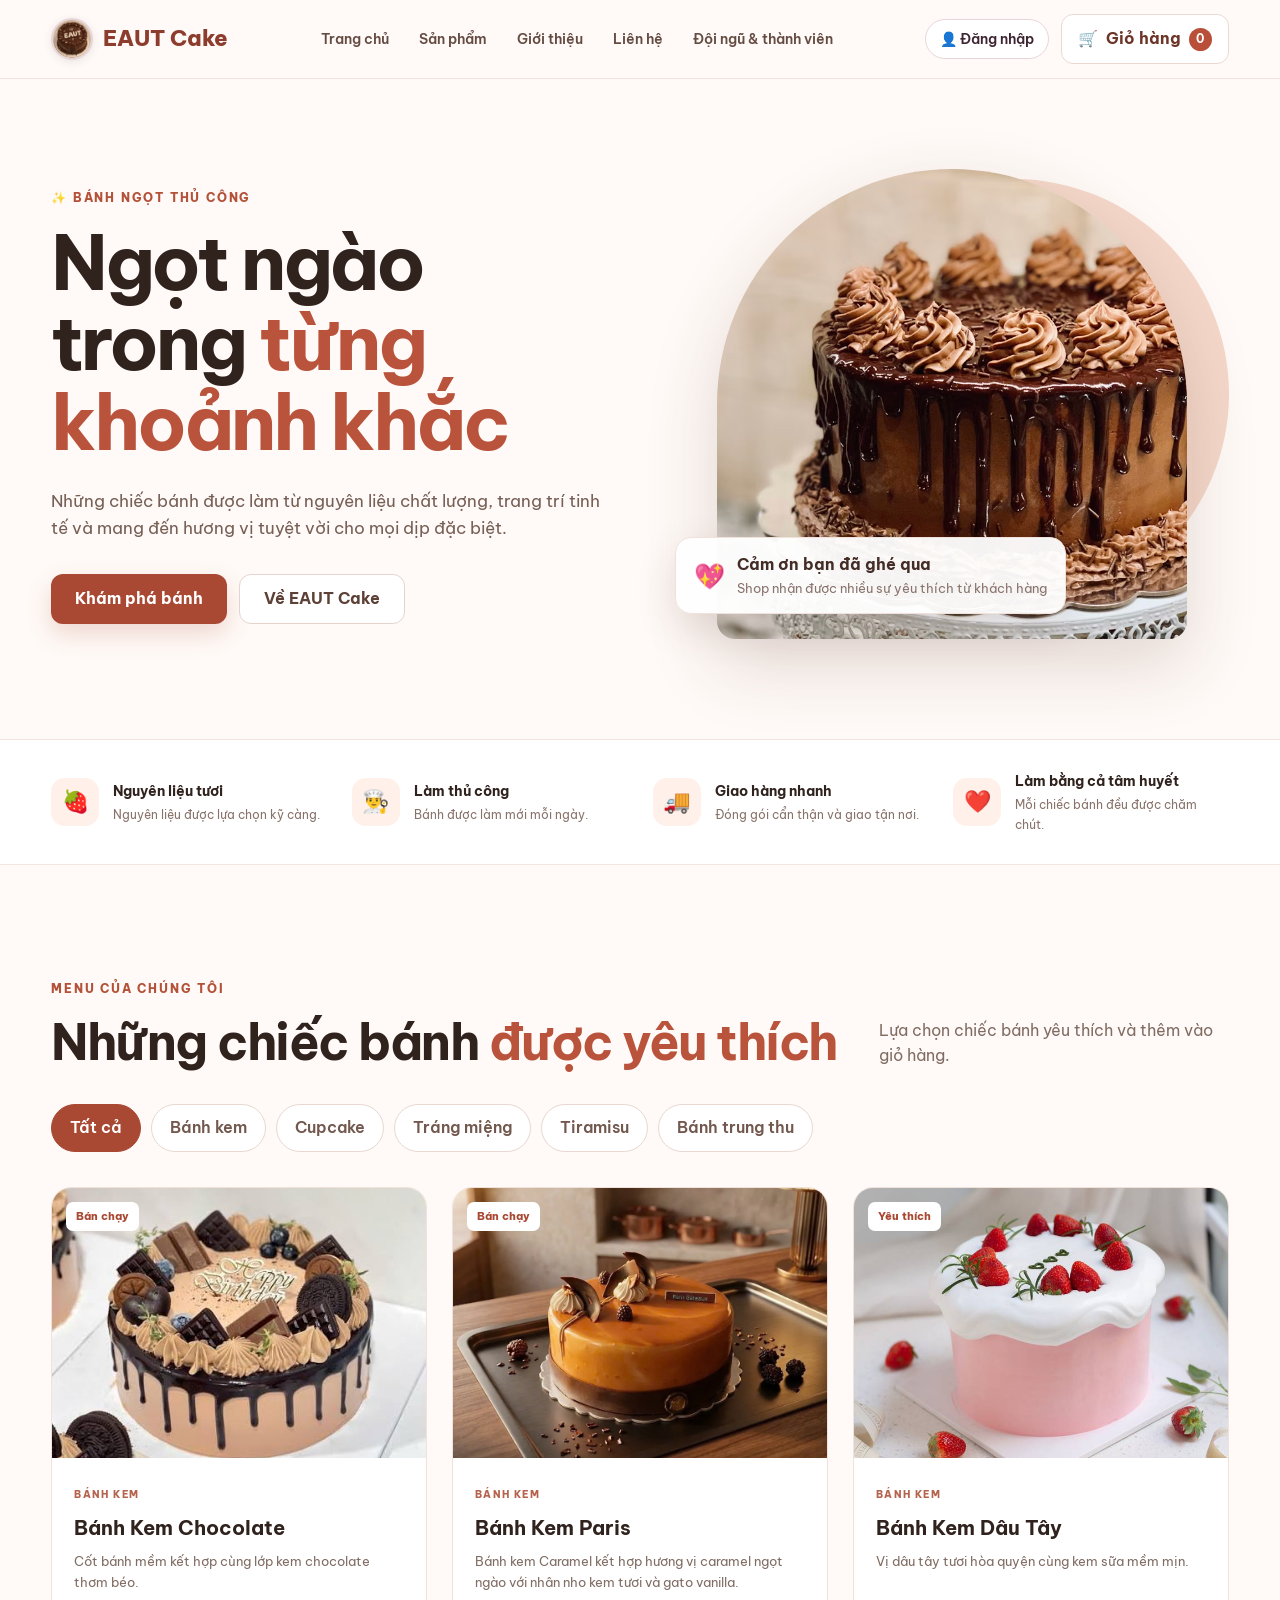
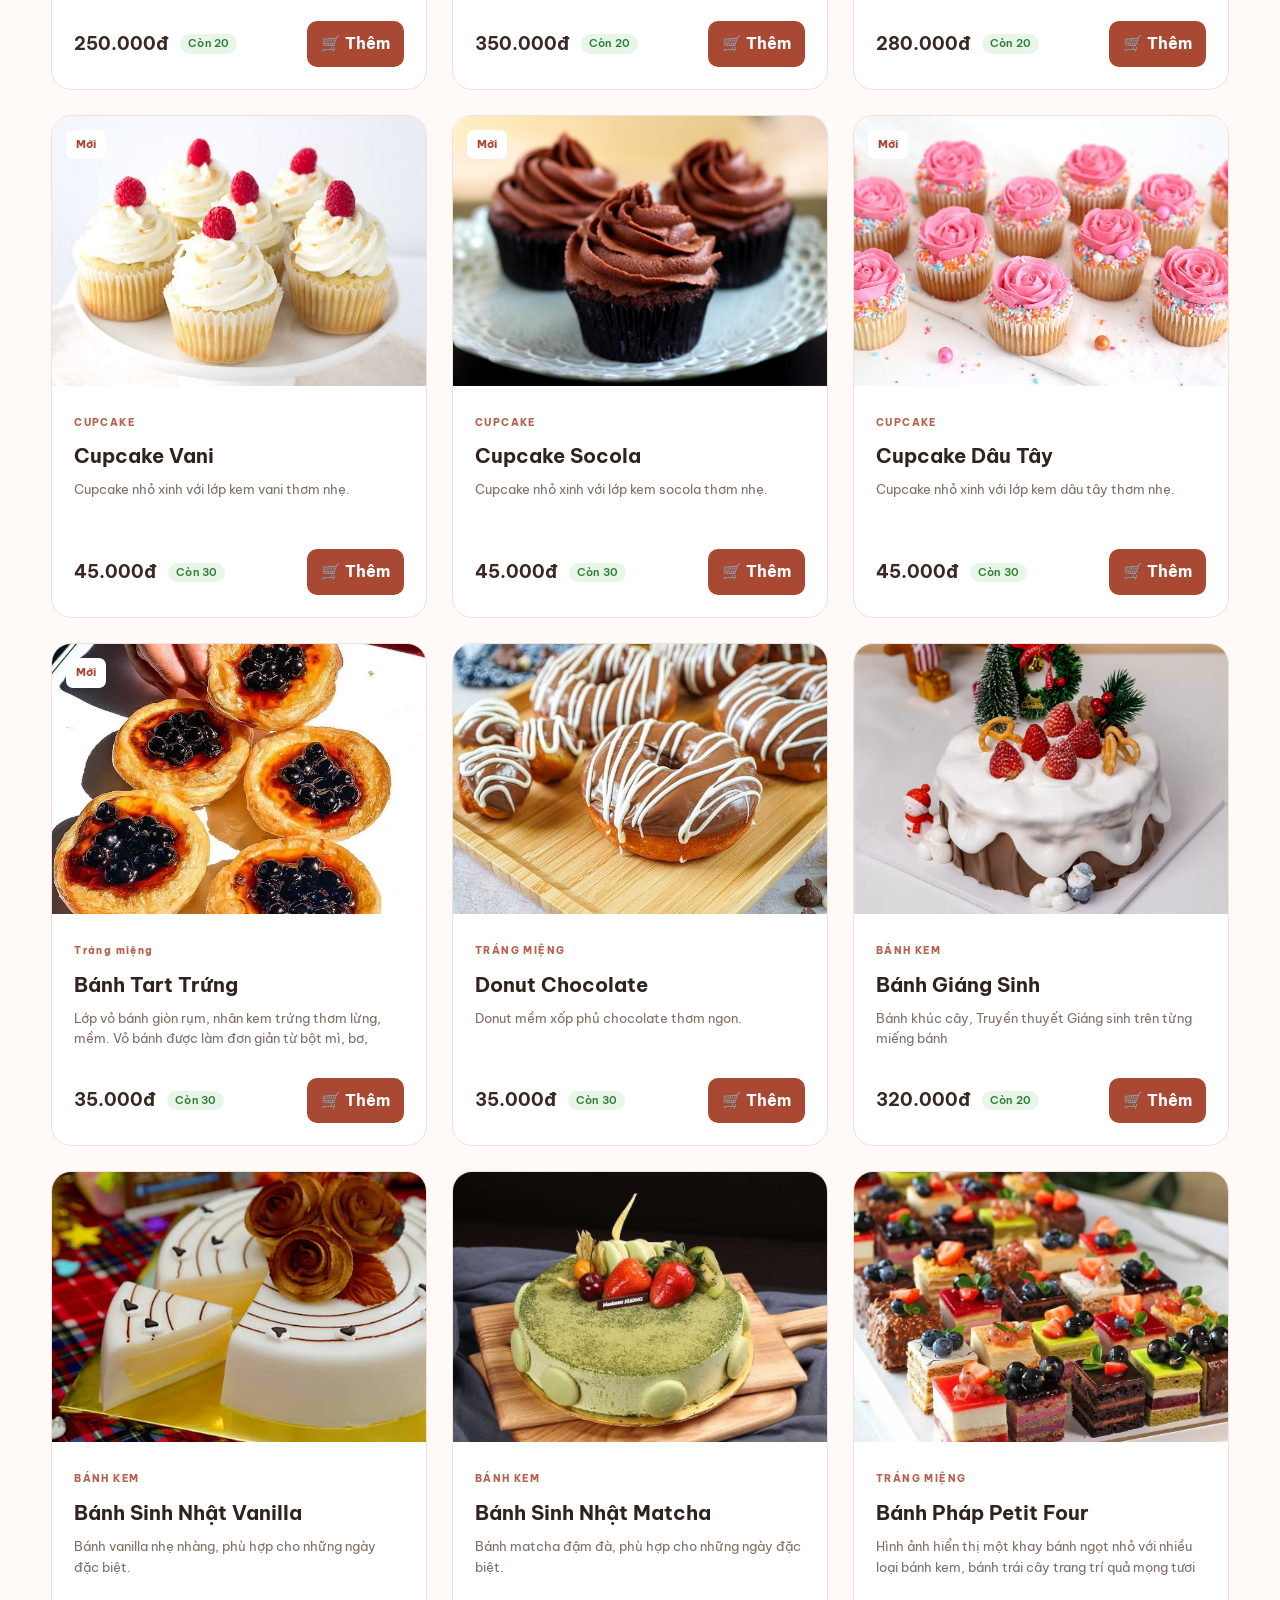
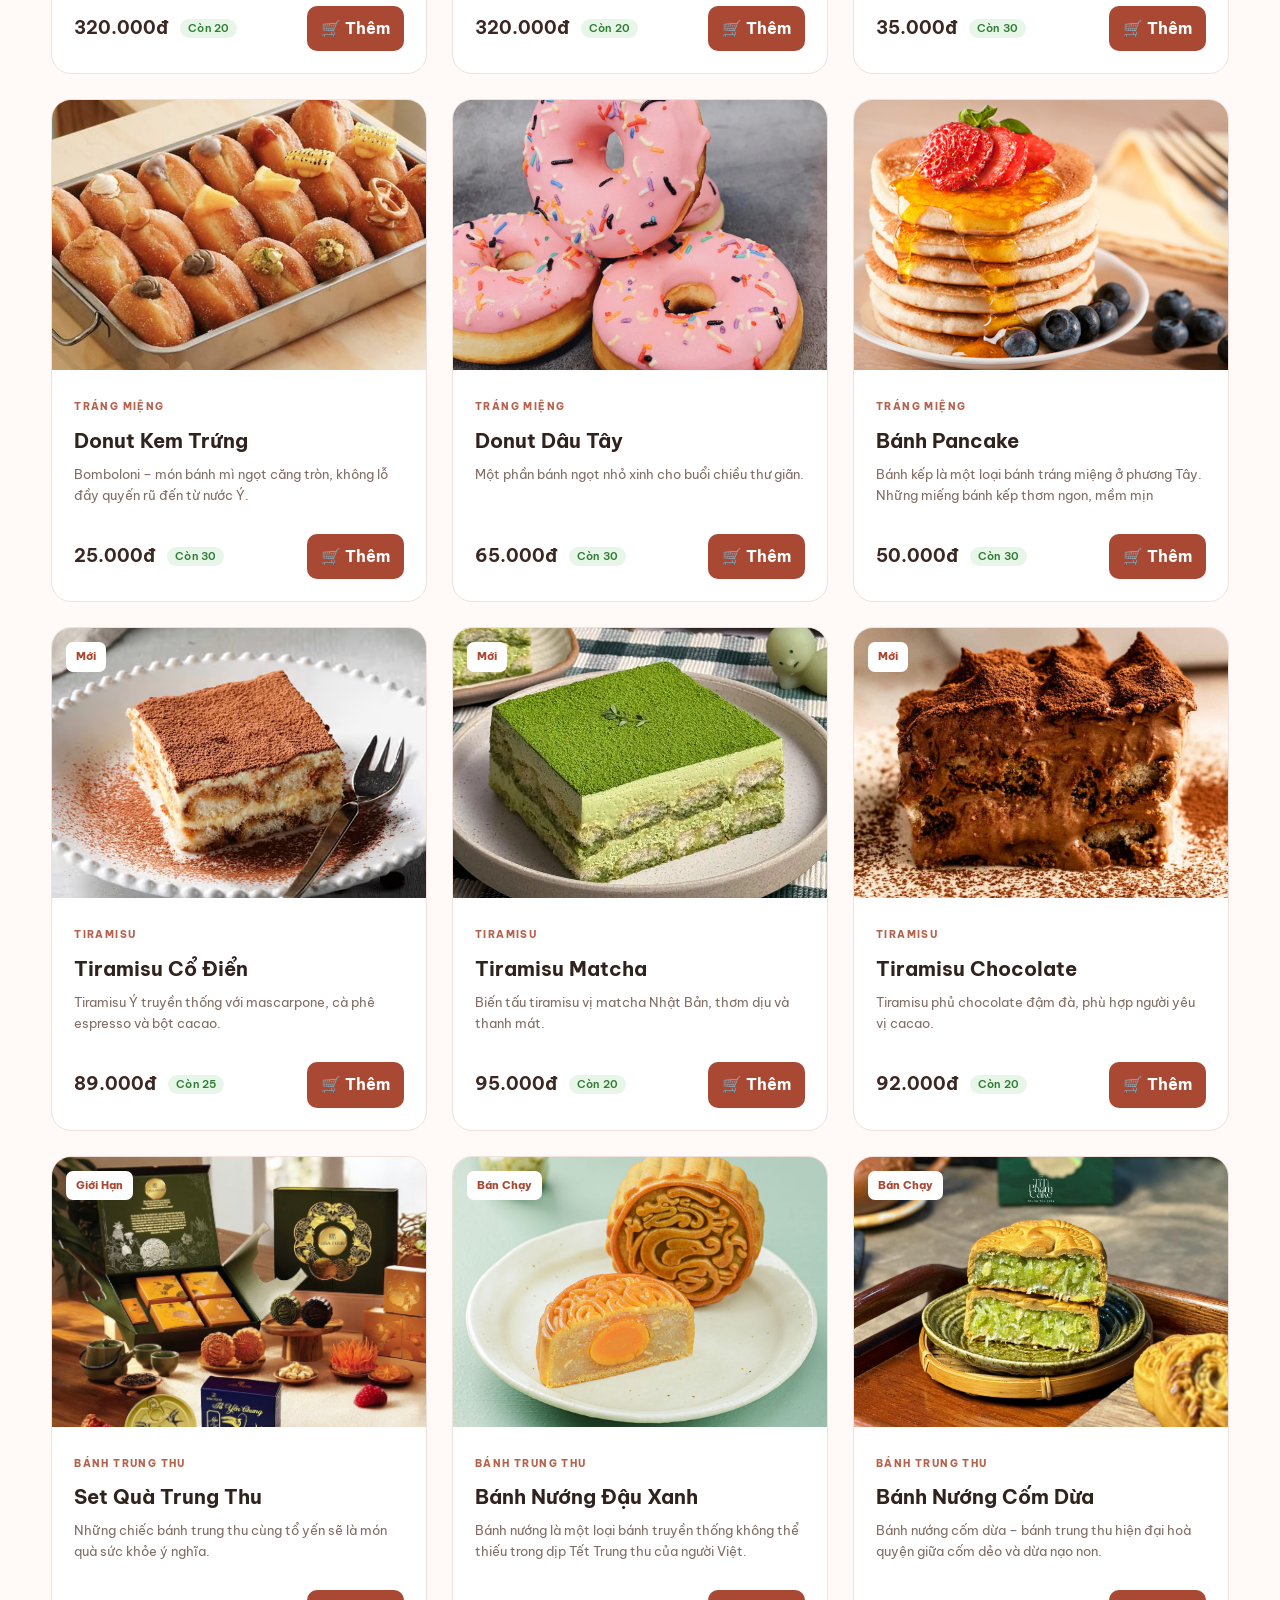
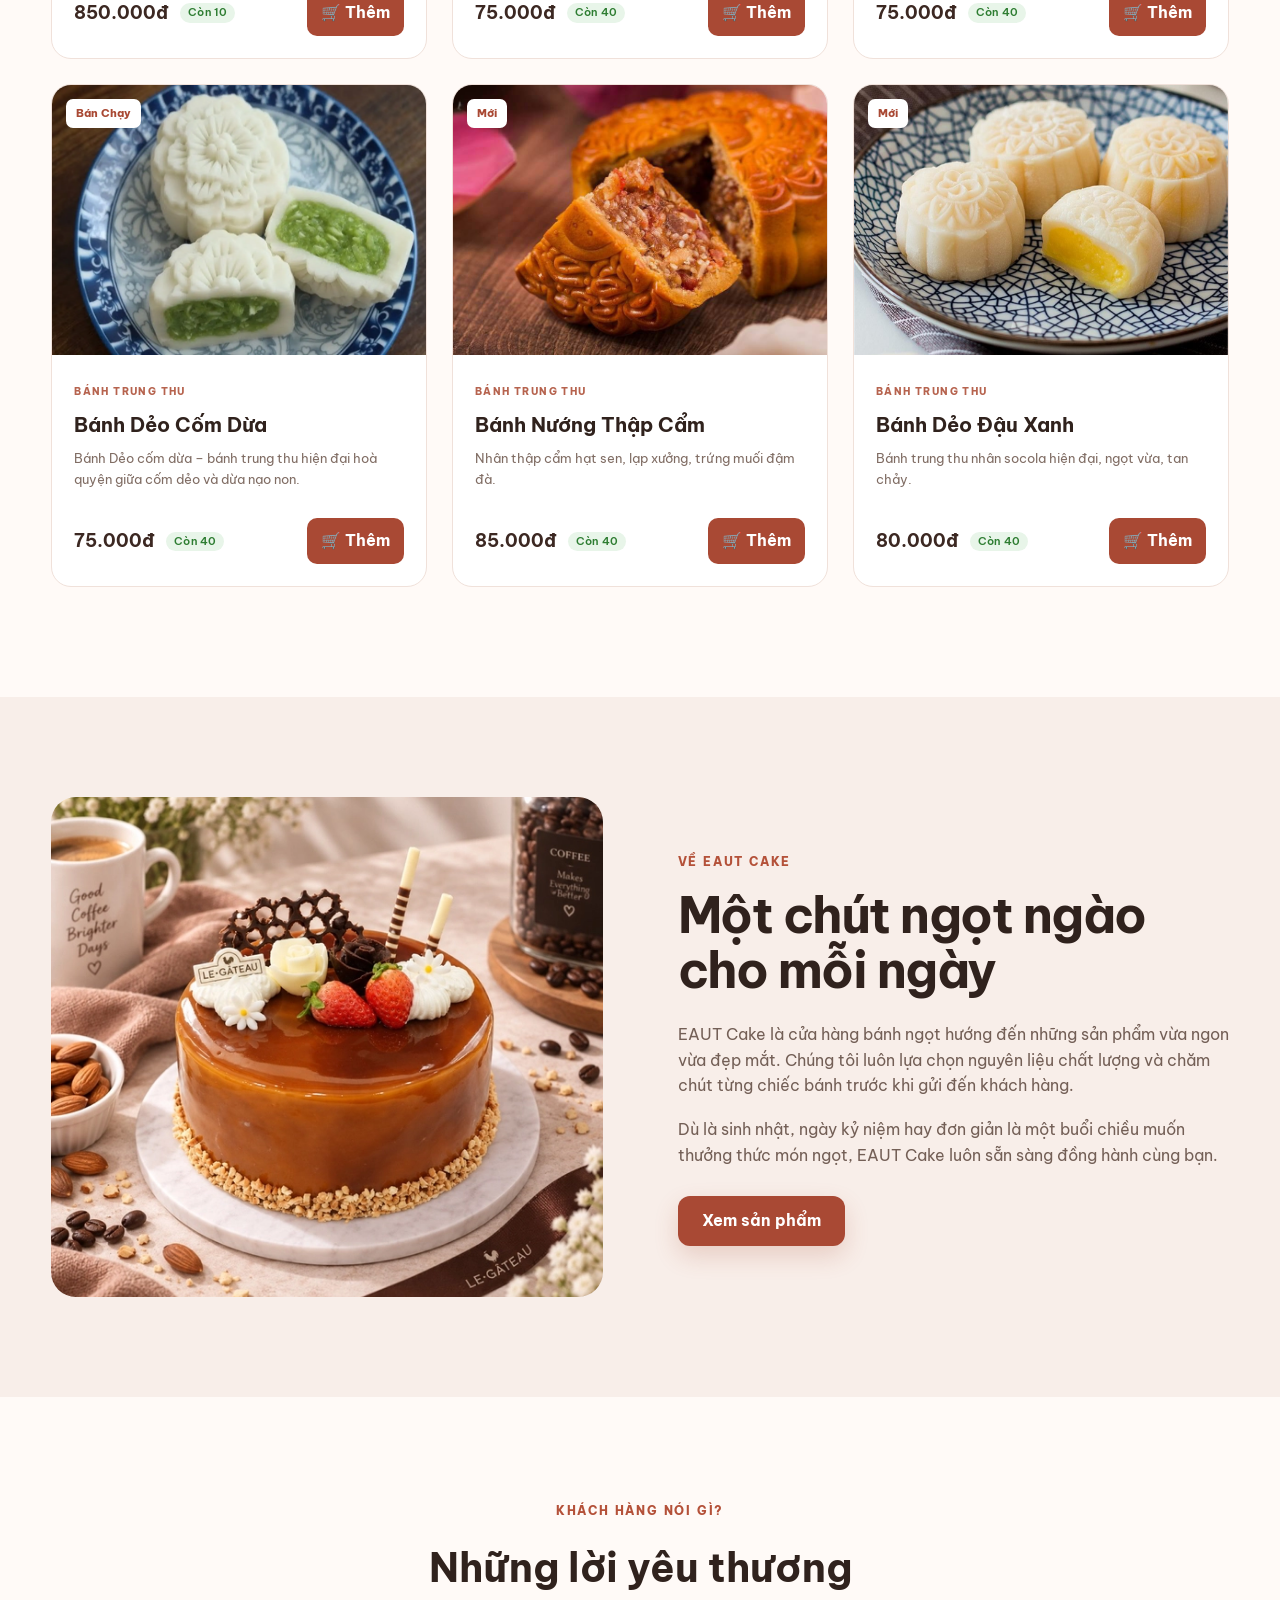
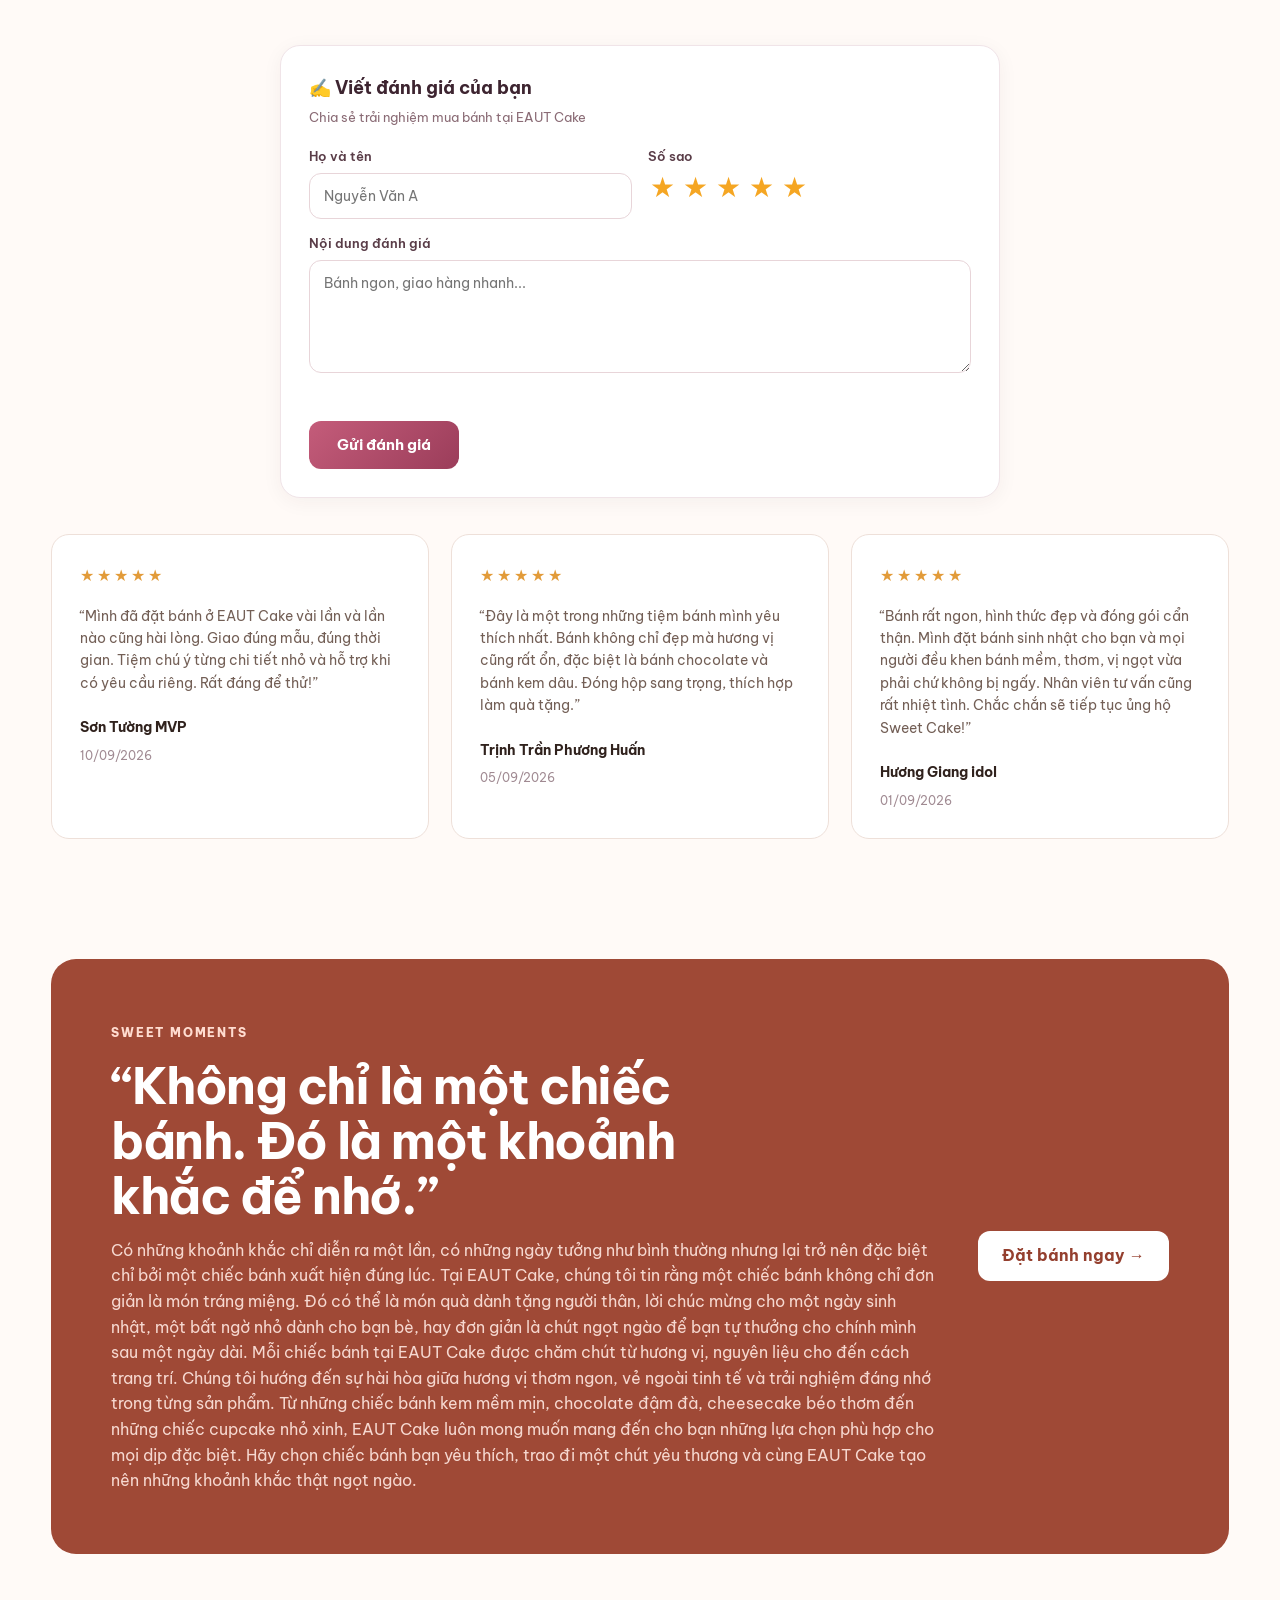
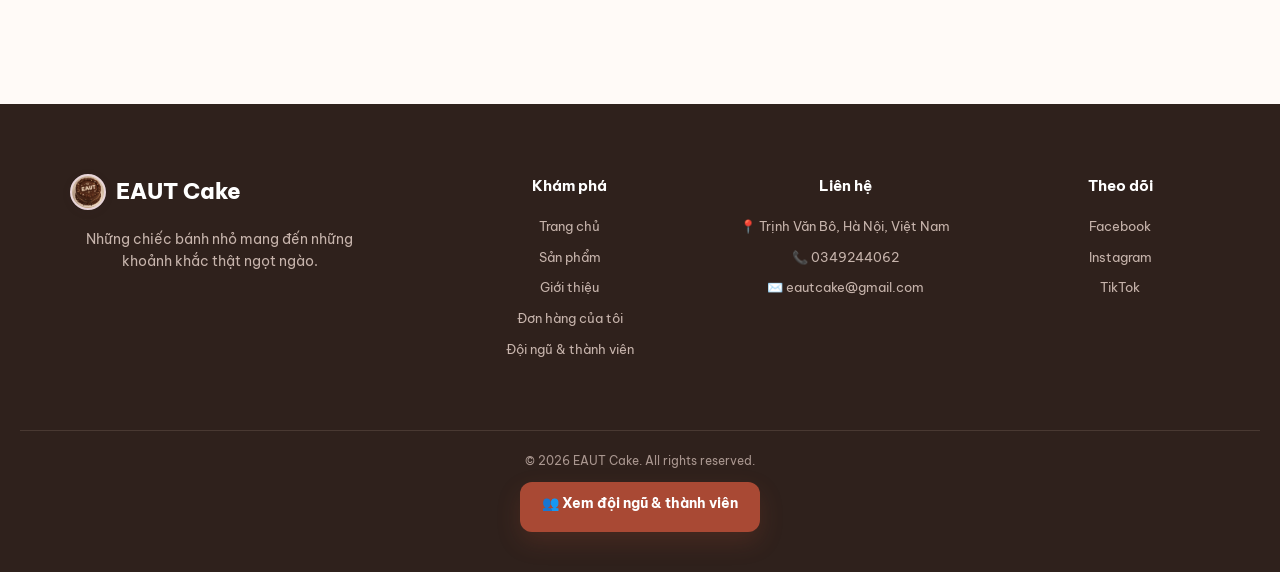
==== commit b34c9f56: "Add files via upload" ====
--- a/index.html
+++ b/index.html
@@ -28,7 +28,7 @@
                 <a href="#products">Sản phẩm</a>
                 <a href="#about">Giới thiệu</a>
                 <a href="#contact">Liên hệ</a>
-                <a href="team.html">Đội ngũ</a>
+                <a href="team.html">Đội ngũ &amp; thành viên</a>
             </nav>
 
             <div class="header-actions">
@@ -1285,7 +1285,7 @@
                 <a href="#products">Sản phẩm</a>
                 <a href="#about">Giới thiệu</a>
                 <a href="orders.html">Đơn hàng của tôi</a>
-                <a href="team.html">Đội ngũ thực hiện</a>
+                <a href="team.html">Đội ngũ &amp; thành viên</a>
 
             </div>
 
@@ -1325,7 +1325,7 @@
             </p>
 
             <a href="team.html" class="primary-btn" style="display:inline-block;margin-top:12px;padding:10px 22px;font-size:14px;text-decoration:none;">
-                👥 Xem đội ngũ thực hiện
+                👥 Xem đội ngũ & thành viên
             </a>
 
         </div>
@@ -1461,6 +1461,33 @@
                 <p class="auth-error" id="login-error"></p>
 
                 <button type="submit" class="auth-submit">Đăng nhập</button>
+                <p class="auth-forgot-wrap">
+                    <a href="#" class="auth-forgot-link" onclick="event.preventDefault(); switchAuthTab('forgot')">Quên mật khẩu?</a>
+                </p>
+            </form>
+
+            <!-- FORGOT PASSWORD FORM -->
+            <form id="forgot-form" class="auth-form" style="display:none;" onsubmit="handleForgotPassword(event)">
+                <h2>Quên mật khẩu</h2>
+                <p class="auth-hint">Nhập <b>tên đăng nhập</b> và <b>số điện thoại</b> đã đăng ký để lấy lại mật khẩu.</p>
+
+                <div class="form-group">
+                    <label>Tên đăng nhập</label>
+                    <input type="text" id="forgot-username" placeholder="Nhập tên đăng nhập" required autocomplete="username">
+                </div>
+
+                <div class="form-group">
+                    <label>Số điện thoại</label>
+                    <input type="tel" id="forgot-phone" placeholder="09xxxxxxxx" required>
+                </div>
+
+                <p class="auth-error" id="forgot-error"></p>
+                <p class="auth-success" id="forgot-success" style="display:none;"></p>
+
+                <button type="submit" class="auth-submit">Lấy lại mật khẩu</button>
+                <p class="auth-forgot-wrap">
+                    <a href="#" class="auth-forgot-link" onclick="event.preventDefault(); switchAuthTab('login')">← Quay lại đăng nhập</a>
+                </p>
             </form>
 
             <!-- REGISTER FORM -->
--- a/style.css
+++ b/style.css
@@ -1809,3 +1809,34 @@
         font-size: 20px;
     }
 }
+
+
+/* Quên mật khẩu */
+.auth-forgot-wrap {
+    text-align: center;
+    margin-top: 14px;
+    margin-bottom: 0;
+}
+.auth-forgot-link {
+    color: #c45c7a;
+    font-size: 13px;
+    font-weight: 600;
+    text-decoration: none;
+}
+.auth-forgot-link:hover {
+    text-decoration: underline;
+    color: #3d2430;
+}
+.auth-success {
+    color: #2e7d32;
+    background: #e8f5e9;
+    border-radius: 10px;
+    padding: 12px 14px;
+    font-size: 13px;
+    line-height: 1.55;
+    margin: 0 0 12px;
+}
+.auth-success a {
+    color: #c45c7a;
+    font-weight: 600;
+}
